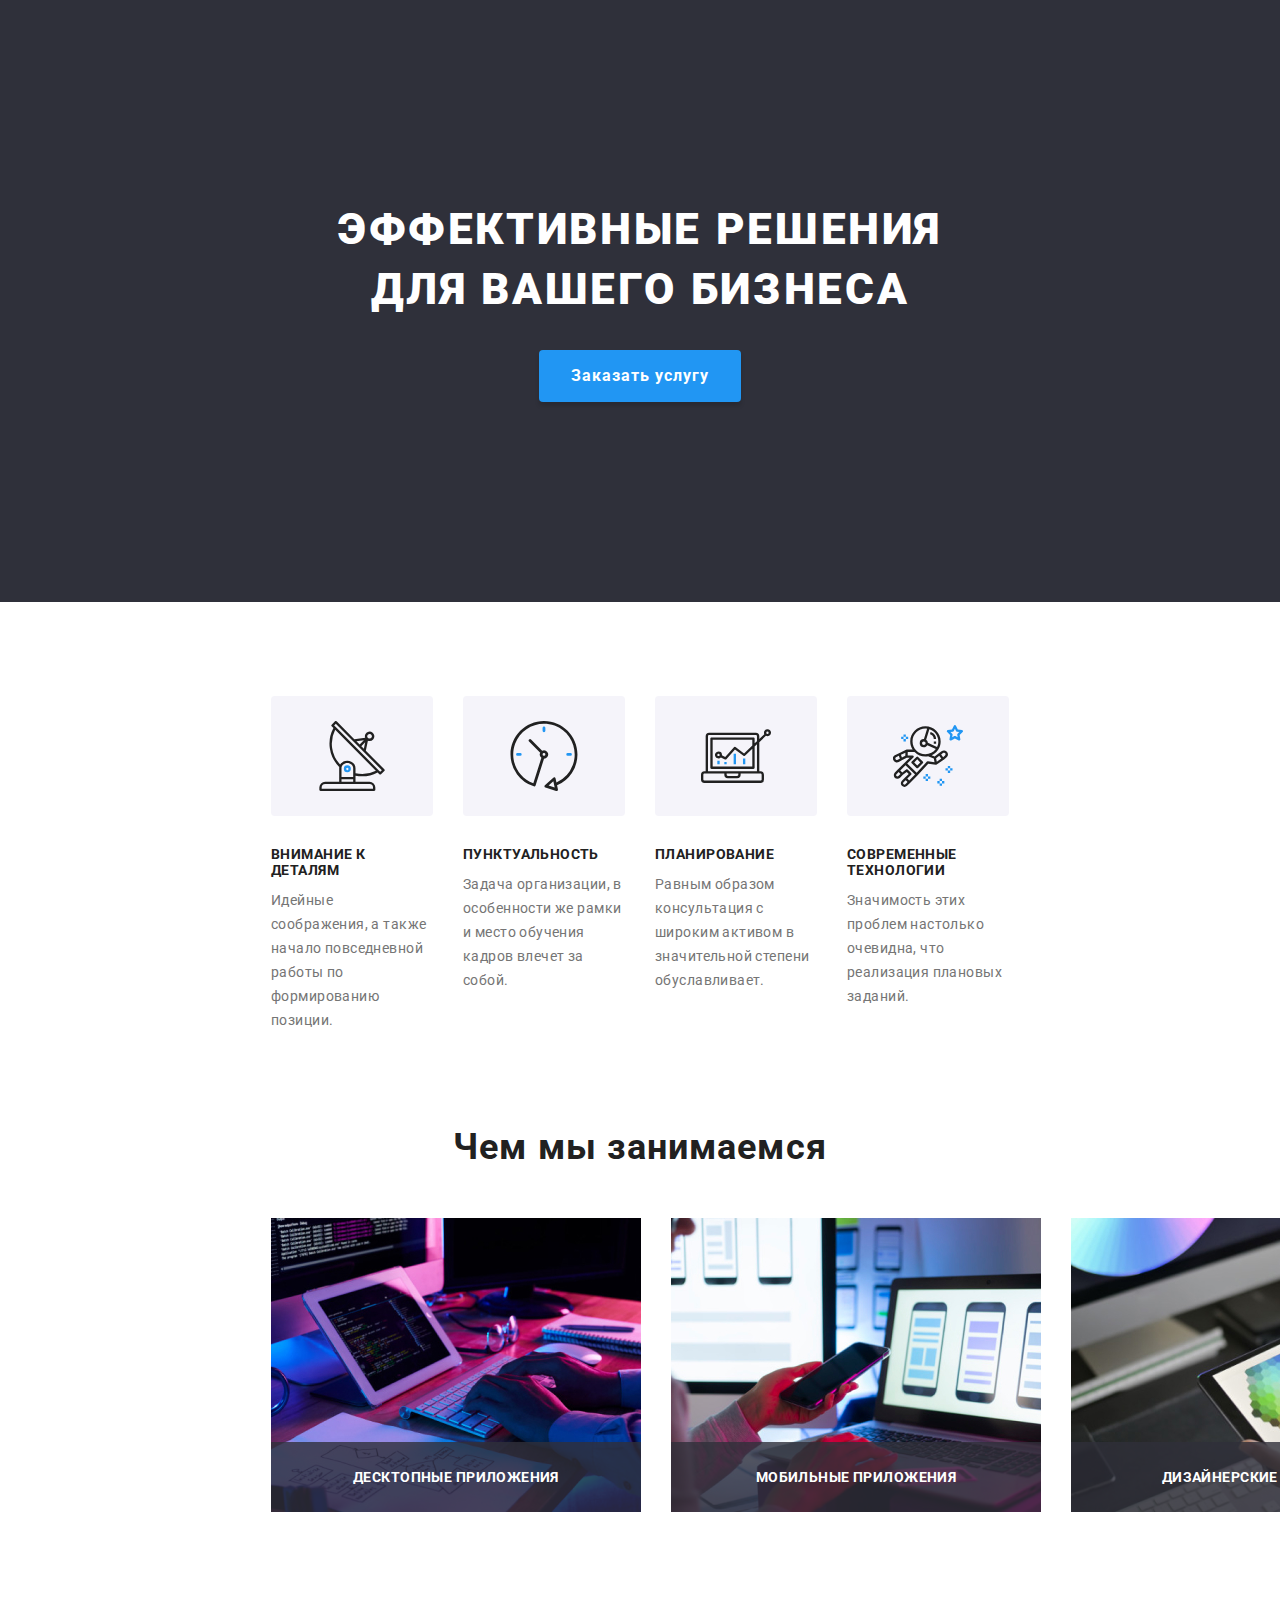
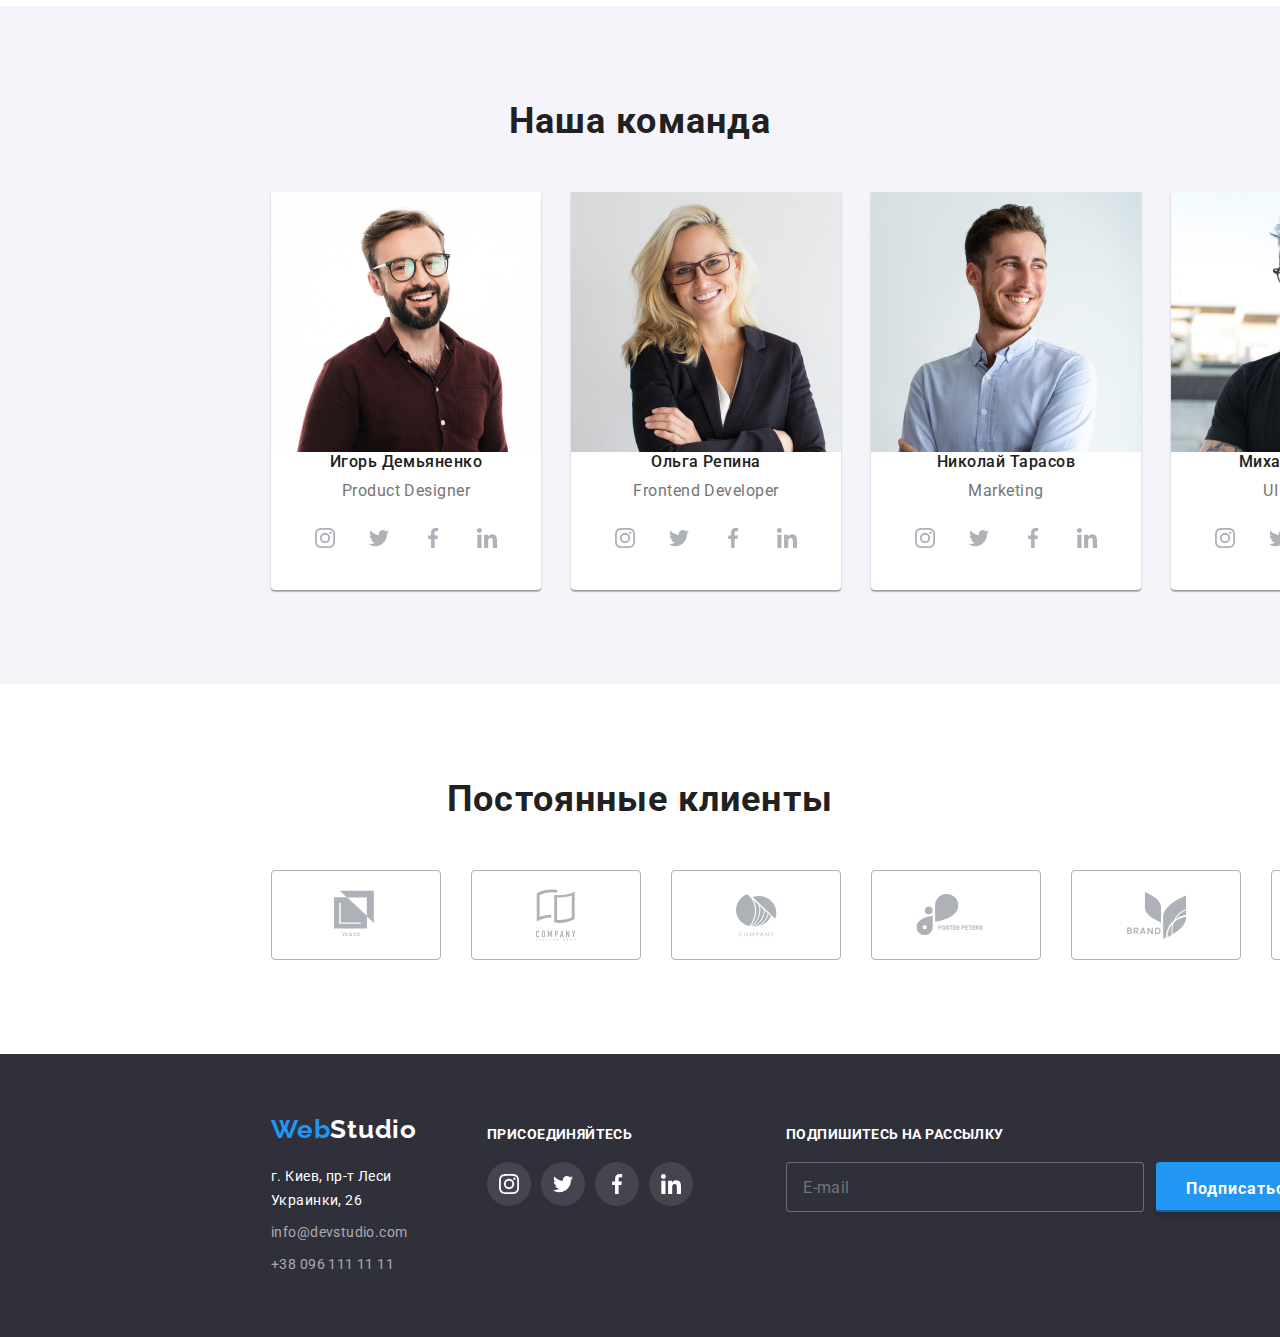
==== index.html @ cc9237bf "Адаптивность секций" ====
<!DOCTYPE html>
<html lang="ru">
  <head>
    <meta charset="UTF-8" />
    <meta name="viewport" content="width=device-width, initial-scale=1.0">
    <title>WebStudio</title>
    <link
      rel="stylesheet"
      href="https://cdnjs.cloudflare.com/ajax/libs/modern-normalize/1.0.0/modern-normalize.css"
    />
    <link
      href="https://fonts.googleapis.com/css2?family=Raleway:wght@700&family=Roboto:wght@400;500;700;900&display=swap"
      rel="stylesheet"
    />
    <link rel="stylesheet" href="https://cdnjs.cloudflare.com/ajax/libs/animate.css/4.1.1/animate.min.css" />
    <link rel="stylesheet" href="./css/main.min.css">
  </head>
  <body>
    <!-- HEADER -->
    <!-- <header class="header">
      <div class="container container-header">
        <nav class="nav">
          <a class="logo link animate__pulse" href="./index.html" lang="en"
            ><span class="logo-first-word">Web</span>Studio</a
          >
          <ul class="nav-list list">
            <li class="nav-list-item">
              <div class="active">
                <a class="nav-list-link link active" href="./index.html"
                  >Студия</a
                >
              </div>
            </li>
            <li class="nav-list-item">
              <a class="nav-list-link link" href="./portfolio.html"
                >Портфолио</a
              >
            </li>
            <li class="nav-list-item">
              <a class="nav-list-link link" href="">Контакты</a>
            </li>
          </ul>
        </nav>
        <address class="address-header">
          <ul class="address-header-list list">
            <li class="address-header-list-item">
              <a class="address-link-mail link" href="mailto:info@devstudio.com"
                ><svg class="letter-svg" width="16" height="12">
                  <use href="./images/sprite.svg#letter"></use>
                </svg>
                info@devstudio.com</a
              >
            </li>
            <li class="address-header-list-item">
              <a class="address-link-tel link" href="tel:+380961111111"
                ><svg class="phone-svg" width="10" height="16">
                  <use href="./images/sprite.svg#phone"></use>
                </svg>
                +38 096 111 11 11</a
              >
            </li>
          </ul>
        </address>
      </div>
    </header> -->
    <main>
      <!-- HERO -->
      <section class="hero">
        <div class="container">
          <h1 class="hero-title">
            Эффективные решения <br />
            для вашего бизнеса
          </h1>
          <button class="modal-btn" type="button" data-modal-open>
            Заказать услугу
          </button>
        </div>
      </section>
      <!-- ADVANTAGE -->
      <section class="advantage">
        <div class="container">
          <h2 class="visually-hidden">Приимущества</h2>
          <ul class="advantage-list list">
            <li class="advantage-list-item">
              <h3 class="advantage-title">Внимание к деталям</h3>
              <p class="advantage-description">
                Идейные соображения, а также начало повседневной работы по
                формированию позиции.
              </p>
            </li>
            <li class="advantage-list-item">
              <h3 class="advantage-title">Пунктуальность</h3>
              <p class="advantage-description">
                Задача организации, в особенности же рамки и место обучения
                кадров влечет за собой.
              </p>
            </li>
            <li class="advantage-list-item">
              <h3 class="advantage-title">Планирование</h3>
              <p class="advantage-description">
                Равным образом консультация с широким активом в значительной
                степени обуславливает.
              </p>
            </li>
            <li class="advantage-list-item">
              <h3 class="advantage-title">Современные технологии</h3>
              <p class="advantage-description">
                Значимость этих проблем настолько очевидна, что реализация
                плановых заданий.
              </p>
            </li>
          </ul>
        </div>
      </section>
      <!-- ABOUT-->
      <section class="about">
        <div class="container">
          <h2 class="about-title">Чем мы занимаемся</h2>
          <ul class="about-list list">
            <li class="about-list-item">
              <picture>
                <source srcset="./images/work/work-process-1.jpg 1x, ./images/work/work-process-1@2x.jpg 2x" media="(min-width: 1200px)">
                <img class="about-list-img"
                src="./images/work/work-process-1.jpg"
                alt="мужчина программирует за компьютером">
              </picture>
              
              <div class="about-text-overlay">
                <p class="about-text">
                  Десктопные приложения
                </p>
              </div>


            </li>
            <li class="about-list-item">
              <picture>
                <source srcset="./images/work/work-process-2.jpg 1x, ./images/work/work-process-2@2x.jpg 2x"
                  media="(min-width: 1200px)">
                <img class="about-list-img" src="./images/work/work-process-2.jpg" alt="девушка смотрит на телефон перед ноутбуком">
              </picture>
              <div class="about-text-overlay">
                <p class="about-text">
                  Мобильные приложения
                </p>
              </div>
            </li>
            <li class="about-list-item">
              <picture>
                <source srcset="./images/work/work-process-3.jpg 1x, ./images/work/work-process-3@2x.jpg 2x"
                  media="(min-width: 1200px)">
                <img class="about-list-img" src="./images/work/work-process-3.jpg" alt="человек работает с планшетом над проектом">
              </picture>
              <div class="about-text-overlay">
                <p class="about-text">
                  Дизайнерские решения
                </p>
              </div>
            </li>
          </ul>
        </div>
      </section>
      <!-- OUR TEAM -->
      <section class="team">
        <div class="container">
          <h2 class="team-title">Наша команда</h2>
          <ul class="team-list list">
            <li class="team-list-item">
              <picture>
                <source srcset="./images/team/igor-desktop.jpg 1x, ./images/team/igor-desktop@2x.jpg 2x"
                  media="(min-width: 1200px)">
                <source srcset="./images/team/igor-tablet.jpg 1x, ./images/team/igor-tablet@2x.jpg 2x"
                  media="(min-width:768px)">
                  <source srcset="./images/team/igor-mobile.jpg 1x, ./images/team/igor-mobile@2x.jpg 2x"
                    media="(min-width:480px)">
                <img class="about-list-img" src="./images/team/igor-mobile.jpg" alt="Фото Игоря Демьяненко">
              </picture>
              <p class="team-list-name">Игорь Демьяненко</p>
              <p class="team-list-position" lang="en">Product Designer</p>
              <ul class="social-list list">
                <li class="social-list-item">
                  <a class="social-list-link" href="">
                    <svg class="social-list-svg">
                      <use href="./images/sprite.svg#instagram"></use>
                    </svg>
                  </a>
                </li>
                <li class="social-list-item">
                  <a class="social-list-link" href="">
                    <svg class="social-list-svg">
                      <use href="./images/sprite.svg#twitter"></use>
                    </svg>
                  </a>
                </li>
                <li class="social-list-item">
                  <a class="social-list-link" href="">
                    <svg class="social-list-svg">
                      <use href="./images/sprite.svg#facebook"></use>
                    </svg>
                  </a>
                </li>
                <li class="social-list-item">
                  <a class="social-list-link" href="">
                    <svg class="social-list-svg">
                      <use href="./images/sprite.svg#linkedin"></use>
                    </svg>
                  </a>
                </li>
              </ul>
            </li>
            <li class="team-list-item">
              <picture>
                <source srcset="./images/team/olga-desktop.jpg 1x, ./images/team/olga-desktop@2x.jpg 2x" media="(min-width: 1200px)">
                <source srcset="./images/team/olga-tablet.jpg 1x, ./images/team/olga-tablet@2x.jpg 2x" media="(min-width:768px)">
                <source srcset="./images/team/olga-mobile.jpg 1x, ./images/team/olga-mobile@2x.jpg 2x" media="(min-width:480px)">
                <img class="about-list-img" src="./images/team/olga-mobile.jpg" alt="Фото Ольги Репеной">
              </picture>
              <p class="team-list-name">Ольга Репина</p>
              <p class="team-list-position" lang="en">Frontend Developer</p>
              <ul class="social-list list">
                <li class="social-list-item">
                  <a class="social-list-link" href="">
                    <svg class="social-list-svg">
                      <use href="./images/sprite.svg#instagram"></use>
                    </svg>
                  </a>
                </li>
                <li class="social-list-item">
                  <a class="social-list-link" href="">
                    <svg class="social-list-svg">
                      <use href="./images/sprite.svg#twitter"></use>
                    </svg>
                  </a>
                </li>
                <li class="social-list-item">
                  <a class="social-list-link" href="">
                    <svg class="social-list-svg">
                      <use href="./images/sprite.svg#facebook"></use>
                    </svg>
                  </a>
                </li>
                <li class="social-list-item">
                  <a class="social-list-link" href="">
                    <svg class="social-list-svg">
                      <use href="./images/sprite.svg#linkedin"></use>
                    </svg>
                  </a>
                </li>
              </ul>
            </li>
            <li class="team-list-item">
              <picture>
                <source srcset="./images/team/nikolay-desktop.jpg 1x, ./images/team/nikolay-desktop@2x.jpg 2x" media="(min-width: 1200px)">
                <source srcset="./images/team/nikolay-tablet.jpg 1x, ./images/team/nikolay-tablet@2x.jpg 2x" media="(min-width:768px)">
                <source srcset="./images/team/nikolay-mobile.jpg 1x, ./images/team/nikolay-mobile@2x.jpg 2x" media="(min-width:480px)">
                <img class="about-list-img" src="./images/team/nikolay-mobile.jpg" alt="Фото Николая Тарасова">
              </picture>
              <p class="team-list-name">Николай Тарасов</p>
              <p class="team-list-position" lang="en">Marketing</p>
              <ul class="social-list list">
                <li class="social-list-item">
                  <a class="social-list-link" href="">
                    <svg class="social-list-svg">
                      <use href="./images/sprite.svg#instagram"></use>
                    </svg>
                  </a>
                </li>
                <li class="social-list-item">
                  <a class="social-list-link" href="">
                    <svg class="social-list-svg">
                      <use href="./images/sprite.svg#twitter"></use>
                    </svg>
                  </a>
                </li>
                <li class="social-list-item">
                  <a class="social-list-link" href="">
                    <svg class="social-list-svg">
                      <use href="./images/sprite.svg#facebook"></use>
                    </svg>
                  </a>
                </li>
                <li class="social-list-item">
                  <a class="social-list-link" href="">
                    <svg class="social-list-svg">
                      <use href="./images/sprite.svg#linkedin"></use>
                    </svg>
                  </a>
                </li>
              </ul>
            </li>
            <li class="team-list-item">
              <picture>
                <source srcset="./images/team/mikhail-desktop.jpg 1x, ./images/team/mikhail-desktop@2x.jpg 2x" media="(min-width: 1200px)">
                <source srcset="./images/team/mikhail-tablet.jpg 1x, ./images/team/mikhail-tablet@2x.jpg 2x" media="(min-width:768px)">
                <source srcset="./images/team/mikhail-mobile.jpg 1x, ./images/team/mikhail-mobile@2x.jpg 2x" media="(min-width:480px)">
                <img class="about-list-img" src="./images/team/mikhail-mobile.jpg" alt="Фото Михаила Ермакова">
              </picture>
              <p class="team-list-name">Михаил Ермаков</p>
              <p class="team-list-position" lang="en">UI Designer</p>
              <ul class="social-list list">
                <li class="social-list-item">
                  <a class="social-list-link" href="">
                    <svg class="social-list-svg">
                      <use href="./images/sprite.svg#instagram"></use>
                    </svg>
                  </a>
                </li>
                <li class="social-list-item">
                  <a class="social-list-link" href="">
                    <svg class="social-list-svg">
                      <use href="./images/sprite.svg#twitter"></use>
                    </svg>
                  </a>
                </li>
                <li class="social-list-item">
                  <a class="social-list-link" href="">
                    <svg class="social-list-svg">
                      <use href="./images/sprite.svg#facebook"></use>
                    </svg>
                  </a>
                </li>
                <li class="social-list-item">
                  <a class="social-list-link" href="">
                    <svg class="social-list-svg">
                      <use href="./images/sprite.svg#linkedin"></use>
                    </svg>
                  </a>
                </li>
              </ul>
            </li>
          </ul>
        </div>
      </section>
      <!-- REGULAR CLIENTS -->
      <section class="clients">
        <div class="container">
          <h2 class="clients-title">Постоянные клиенты</h2>
          <ul class="clients-list list">
            <li class="clients-list-item">
              <a class="clients-link" href="">
                <svg class="clients-logo-svg" width="44" height="50">
                  <use href="./images/sprite.svg#logo-1"></use>
                </svg>
              </a>
            </li>
            <li class="clients-list-item">
              <a class="clients-link" href="">
                <svg class="clients-logo-svg" width="40" height="52">
                  <use href="./images/sprite.svg#logo-2"></use>
                </svg>
              </a>
            </li>
            <li class="clients-list-item">
              <a class="clients-link" href="">
                <svg class="clients-logo-svg" width="41" height="43">
                  <use href="./images/sprite.svg#logo-3"></use>
                </svg>
              </a>
            </li>
            <li class="clients-list-item">
              <a class="clients-link" href="">
                <svg class="clients-logo-svg" width="80" height="42">
                  <use href="./images/sprite.svg#logo-4"></use>
                </svg>
              </a>
            </li>
            <li class="clients-list-item">
              <a class="clients-link" href="">
                <svg class="clients-logo-svg" width="59" height="47">
                  <use href="./images/sprite.svg#logo-5"></use>
                </svg>
              </a>
            </li>
            <li class="clients-list-item">
              <a class="clients-link" href="">
                <svg class="clients-logo-svg" width="88" height="45">
                  <use href="./images/sprite.svg#logo-6"></use>
                </svg>
              </a>
            </li>
          </ul>
        </div>
      </section>
    </main>
    <!-- FOOTER -->
    <footer class="footer">
      <div class="container">
        <ul class="footer-list list">
          <li class="footer-left-side">
            <a class="logo-footer link" href="./index.html" lang="en"
              ><span class="logo-first-word">Web</span>Studio</a
            >
            <address class="address">
              <ul class="address-list-footer list">
                <li class="address-list-item">
                  <a
                    class="address-link-maps-foot link"
                    href="https://goo.gl/maps/HmVPbDxhy2ioRLZ18"
                    target="_blank"
                    >г. Киев, пр-т Леси Украинки, 26</a
                  >
                </li>
                <li>
                  <a
                    class="address-link-mail-foot link"
                    href="mailto:info@devstudio.com"
                    >info@devstudio.com</a
                  >
                </li>
                <li class="address-list-item">
                  <a class="address-link-tel-foot link" href="tel:+380961111111"
                    >+38 096 111 11 11</a
                  >
                </li>
              </ul>
            </address>
          </li>
          <li class="footer-social-side">
            <h3 class="footer-social-side-title">присоединяйтесь</h3>
            <ul class="social-list list">
              <li class="social-list-item">
                <a class="social-list-link" href="">
                  <svg class="social-list-svg">
                    <use href="./images/sprite.svg#instagram"></use>
                  </svg>
                </a>
              </li>
              <li class="social-list-item">
                <a class="social-list-link" href="">
                  <svg class="social-list-svg">
                    <use href="./images/sprite.svg#twitter"></use>
                  </svg>
                </a>
              </li>
              <li class="social-list-item">
                <a class="social-list-link" href="">
                  <svg class="social-list-svg">
                    <use href="./images/sprite.svg#facebook"></use>
                  </svg>
                </a>
              </li>
              <li class="social-list-item">
                <a class="social-list-link" href="">
                  <svg class="social-list-svg">
                    <use href="./images/sprite.svg#linkedin"></use>
                  </svg>
                </a>
              </li>
            </ul>
          </li>
          <li class="subscribe">
            <h3 class="footer-social-side-title">Подпишитесь на рассылку</h3>
            <form action="#" class="form-subscribe"> 
              <input class="input-form-subscribe" type="email" name="user-imail" placeholder="E-mail" required >
              <button type="submit" class="subscribe-btn ">
                <span >Подписаться  
                  <svg width="24px" height="24px" >
                    <use href="./images/sprite.svg#telegram"></use>
                  </svg>
                </span>
              </button>
            </form>
          </li>
        </ul>
      </div>
    </footer>
    <div class="backdrop is-hidden" data-modal>
      <div class="modal-wrapper">
        <div class="modal">
          <button type="button" class="close-btn" data-modal-close> 
            <svg width="18px" height="18px">
              <use href="./images/sprite.svg#btn-close"></use>
            </svg>
          </button>
          <h2 class="modal-form-title">Оставьте свои данные, мы вам перезвоним</h2>
          <form action="#" class="modal-form">
            <label class="modal-form-field">Имя*
              <span class="modal-form-field-wrapper">
                <input type="text" name="user-name" class="modal-form-input" required>
                <svg width="18px" height="18px" class="modal-form-svg-icon">
                  <use href="./images/sprite.svg#person"></use>
                </svg>
              </span>
            </label>
            <label class="modal-form-field">Телефон*
              <span class="modal-form-field-wrapper">
                <input type="tel" name="user-tel" class="modal-form-input" required>
                <svg width="18px" height="18px" class="modal-form-svg-icon">
                  <use href="./images/sprite.svg#handset"></use>
                </svg>
              </span>
            </label>
            <label class="modal-form-field">Почта*
              <span class="modal-form-field-wrapper">
                <input type="email" name="user-email" class="modal-form-input" required>
                <svg width="18px" height="18px" class="modal-form-svg-icon">
                  <use href="./images/sprite.svg#email"></use>
                </svg>
              </span>
            </label>      
            <label class="modal-form-message-field" for="user-message">Комментарий</label>
            <textarea name="user-message" class="modal-form-message" id="user-message" placeholder="Введите текст"></textarea>
            <input type="checkbox" name="user-policy" value="accept-policy" id="check-policy"
              class="modal-form-policy visually-hidden" >
            <label for="check-policy" class="modal-form-policy-label">
            Соглашаюсь с рассылкой и принимаю &nbsp;<a href="#">Условия договора</a>
            </label>
            <button type="submit" class="modal-btn modal-btn__send">отправить</button>
          </form>
        </div>
      </div>
    </div>
    <script src="./js/modal.js"></script>
  </body>
</html>
---- css/main.min.css ----
.visually-hidden{position:absolute !important;clip:rect(1px 1px 1px 1px);clip:rect(1px, 1px, 1px, 1px);padding:0 !important;border:0 !important;height:1px !important;width:1px !important;overflow:hidden}*,*::before,*::after{margin:0;padding:0}body{font-family:"Roboto",sans-serif;font-style:normal}.list{list-style:none}.link{text-decoration:none}img{display:block}.container{padding:0 15px;margin:0 auto}@media screen and (min-width: 480px){.container{width:480px}}@media screen and (min-width: 768px){.container{width:768px}}@media screen and (min-width: 1200){.container{width:1200px}}.logo{font-family:"Raleway",sans-serif;font-weight:700;font-size:26px;line-height:1.192;letter-spacing:0.03em;color:#000000;margin-right:94px;animation-duration:2000ms;animation-iteration-count:infinite}.logo-footer{font-family:"Raleway",sans-serif;font-weight:700;font-size:26px;line-height:1.192;letter-spacing:0.03em;color:#fff;display:inline-block;margin-bottom:20px}.logo-first-word{color:#2196f3}.modal-btn{font-family:"Roboto",sans-serif;font-weight:700;font-size:16px;line-height:1.875;text-align:center;letter-spacing:0.06em;color:#fff;background:#2196f3;box-shadow:0px 4px 4px rgba(0,0,0,0.15);border-radius:4px;border-style:none;padding:11px 32px;cursor:pointer}.modal-btn__send{width:200px;height:50px;padding:10px 55px;margin:0 auto}.social-list{display:flex;justify-content:center;padding-bottom:30px}.social-list-link{width:44px;height:44px;border-radius:50%;display:flex;align-items:center;justify-content:center;transition:background-color 250ms cubic-bezier(0.4, 0, 0.2, 1)}.social-list-link:hover{background-color:#2196f3}.social-list-item:not(:last-child){margin-right:10px}.social-list-svg{width:20px;height:20px;fill:#afb1b8;transition:fill 250ms cubic-bezier(0.4, 0, 0.2, 1)}.social-list-link:hover .social-list-svg{fill:#fff}.backdrop{position:fixed;top:0;left:0;width:100%;height:100%;overflow-y:auto;background-color:rgba(0,0,0,0.5)}.backdrop.is-hidden{pointer-events:none;visibility:hidden;opacity:0;transition:opacity 250ms cubic-bezier(0.4, 0, 0.2, 1),visibility 0ms linear 250ms}.modal{width:528px;height:581px;transform:scale(1) perspective(400px) rotateX(0deg);transition:transform 250ms cubic-bezier(0.4, 0, 0.2, 1);background-color:#fff;box-shadow:0px 1px 3px rgba(0,0,0,0.12),0px 1px 1px rgba(0,0,0,0.14),0px 2px 1px rgba(0,0,0,0.2);border-radius:4px;padding:40px}.modal-wrapper{display:flex;justify-content:center;align-items:center;min-height:100%;padding:15px}.backdrop.is-hidden .modal{transform:scale(0.3) perspective(400px) rotateX(25deg);transition:transform 250ms cubic-bezier(0.4, 0, 0.2, 1)}.close-btn{position:absolute;top:8px;right:8px;width:30px;height:30px;display:flex;justify-content:center;align-items:center;background-color:#fff;border:1px solid rgba(0,0,0,0.1);border-radius:50%;cursor:pointer;fill:#000000;outline:none;transition:fill 250ms cubic-bezier(0.4, 0, 0.2, 1)}.close-btn:hover{fill:#2196f3}.modal-form{display:flex;flex-direction:column}.modal-form-title{font-weight:700;font-size:20px;line-height:1.15;text-align:center;letter-spacing:0.03em;color:#212121;padding-bottom:12px}.modal-form-field{margin-bottom:10px;font-weight:400;font-size:12px;line-height:1.167;letter-spacing:0.01em;color:#757575}.modal-form-field-wrapper{display:block;position:relative;margin-top:4px}.modal-form-input:focus,.modal-form-message:focus{outline:none;border:1px solid #2196f3}.modal-form-input{display:block;width:100%;height:40px;border:1px solid rgba(33,33,33,0.2);border-radius:4px;padding-left:42px;transition:border 250ms cubic-bezier(0.4, 0, 0.2, 1)}.modal-form-message{height:120px;border:1px solid rgba(33,33,33,0.2);border-radius:4px;resize:none;padding:12px 16px;margin-bottom:20px;font-weight:400;font-size:12px;line-height:1.167;transition:border 250ms cubic-bezier(0.4, 0, 0.2, 1)}.modal-form-message:placeholder-shown{font-weight:400;font-size:14px;line-height:1.143;letter-spacing:0.01em;color:rgba(117,117,117,0.5)}.modal-form-message-field{font-weight:400;font-size:12px;line-height:1.167;letter-spacing:0.01em;color:#757575;padding-bottom:4px}.modal-form-svg-icon{position:absolute;top:50%;left:12px;transform:translateY(-50%);transition:fill 250ms cubic-bezier(0.4, 0, 0.2, 1)}.modal-form-input:focus+.modal-form-svg-icon{fill:#2196f3}.modal-form-policy-label{font-weight:400;font-size:14px;line-height:1.714;letter-spacing:0.03em;color:#757575;padding-bottom:30px;margin:0 auto;display:flex;align-items:center}.modal-form-policy-label::before{content:'';margin-right:7px;display:inline-block;width:16px;height:15px;border:2px solid #212121;border-radius:2px;background-image:url(../images/modal/vector.svg);background-position:center;background-repeat:no-repeat;background-size:contain}.modal-form-policy:checked+.modal-form-policy-label::before{border:1px solid #2196f3;background-color:#2196f3}.modal-form .modal-form-policy-label a{text-decoration-line:underline;color:#2196f3}.nav{display:flex;align-items:center}.nav-list{display:flex}.nav-list-link{font-family:"Roboto",sans-serif;font-weight:500;font-size:14px;line-height:1.14;letter-spacing:0.02em;color:#212121;transition:color 250ms cubic-bezier(0.4, 0, 0.2, 1)}.nav-list-item{padding-top:32px;padding-bottom:32px}.nav-list-item:not(:last-child){margin-right:52px}.nav-list-link:hover,.nav-list-link:focus,.nav .active{color:#2196f3;position:relative}.nav-list-link:hover .nav-list-link::after,.nav-list-link:focus .nav-list-link::after,.nav .active .nav-list-link::after{position:absolute;content:'';display:block;width:100%;height:4px;background-color:#2196f3;border-radius:4px;bottom:-33px}.address-header{margin-left:auto}.address-header-list{display:flex;align-items:center}.address-header-list-item:not(:last-child){margin-right:30px}.address-link-mail,.address-link-tel{font-family:"Roboto",sans-serif;font-style:normal;font-weight:500;font-size:14px;line-height:1.142;letter-spacing:0.02em;color:#757575;display:flex;align-items:center;transition:color 250ms cubic-bezier(0.4, 0, 0.2, 1)}.address-link-mail:hover,.address-link-mail:focus,.address-link-mail:hover,.address-link-mail:focus,.address-link-tel:hover,.address-link-tel:focus,.address-link-tel:hover,.address-link-tel:focus{color:#2196f3}.letter-svg,.phone-svg{margin-right:10px;fill:currentColor}.header-portfolio{border-bottom:1px solid #ececec}.nav{display:flex;align-items:center}.nav-list{display:flex}.nav-list-link{font-family:"Roboto",sans-serif;font-weight:500;font-size:14px;line-height:1.14;letter-spacing:0.02em;color:#212121;transition:color 250ms cubic-bezier(0.4, 0, 0.2, 1)}.nav-list-item{padding-top:32px;padding-bottom:32px}.nav-list-item:not(:last-child){margin-right:52px}.nav-list-link:hover,.nav-list-link:focus,.nav .active{color:#2196f3;position:relative}.nav-list-link:hover .nav-list-link::after,.nav-list-link:focus .nav-list-link::after,.nav .active .nav-list-link::after{position:absolute;content:'';display:block;width:100%;height:4px;background-color:#2196f3;border-radius:4px;bottom:-33px}.address-header{margin-left:auto}.address-header-list{display:flex;align-items:center}.address-header-list-item:not(:last-child){margin-right:30px}.address-link-mail,.address-link-tel{font-family:"Roboto",sans-serif;font-style:normal;font-weight:500;font-size:14px;line-height:1.142;letter-spacing:0.02em;color:#757575;display:flex;align-items:center;transition:color 250ms cubic-bezier(0.4, 0, 0.2, 1)}.address-link-mail:hover,.address-link-mail:focus,.address-link-mail:hover,.address-link-mail:focus,.address-link-tel:hover,.address-link-tel:focus,.address-link-tel:hover,.address-link-tel:focus{color:#2196f3}.letter-svg,.phone-svg{margin-right:10px;fill:currentColor}.header-portfolio{border-bottom:1px solid #ececec}.hero{text-align:center;padding-top:200px;padding-bottom:200px;background-color:#2f303a;background-image:linear-gradient(rgba(47,48,58,0.4), rgba(47,48,58,0.4)),url(../images/hero/bg.jpg);background-position:center;background-repeat:no-repeat}.hero-title{font-weight:900;font-size:44px;line-height:1.363;text-align:center;letter-spacing:0.06em;text-transform:uppercase;color:#fff;margin-bottom:30px}.advantage{padding-top:94px}.advantage-title{font-weight:700;font-size:14px;line-height:1.142;letter-spacing:0.03em;text-transform:uppercase;color:#212121;margin-bottom:10px}.advantage-description{font-weight:400;font-size:14px;line-height:1.72;letter-spacing:0.03em;color:#757575}.advantage-list{display:flex}.advantage .advantage-list li{flex-basis:270px;margin-right:30px}.advantage .advantage-list li:last-child{margin-right:0px}.advantage .advantage-list-item::before{content:'';display:block;height:120px;margin-bottom:30px;background-color:#f5f4fa;border-radius:4px;background-repeat:no-repeat;background-position:center}.advantage .advantage-list-item:nth-child(1)::before{background-image:url(../images/advantage/antenna.svg)}.advantage .advantage-list-item:nth-child(2)::before{background-image:url(../images/advantage/clock.svg)}.advantage .advantage-list-item:nth-child(3)::before{background-image:url(../images/advantage/pc.svg)}.advantage .advantage-list-item:nth-child(4)::before{background-image:url(../images/advantage/astronaut.svg)}.about{padding-top:94px;padding-bottom:94px}.about-title{font-weight:700;font-size:36px;line-height:1.167;text-align:center;letter-spacing:0.03em;color:#212121;margin-bottom:50px}.about-text-overlay{position:absolute;bottom:0px;height:70px;width:100%;display:flex;justify-content:center;align-items:center;background-color:rgba(47,48,58,0.8)}.about-text{font-weight:700;font-size:14px;line-height:1.142;text-align:center;letter-spacing:0.03em;text-transform:uppercase;color:#fff}.about .about-list{display:flex}.about-list-item{position:relative}.about-list-item:not(:last-child){margin-right:30px}.team{background-color:#f5f4fa;padding-top:94px;padding-bottom:94px}.team-list{display:flex}.team-list-item{background:#fff;box-shadow:0px 1px 3px rgba(0,0,0,0.12),0px 1px 1px rgba(0,0,0,0.14),0px 2px 1px rgba(0,0,0,0.2);border-radius:0px 0px 4px 4px}.team-list-item:not(:last-child){margin-right:30px}.team-title{font-weight:700;font-size:36px;line-height:1.167;text-align:center;letter-spacing:0.03em;color:#212121;margin-bottom:50px}.team-list-img{margin-bottom:30px}.team-list-name{font-weight:500;font-size:16px;line-height:1.187;text-align:center;letter-spacing:0.03em;color:#212121;margin-bottom:10px}.team-list-position{font-weight:400;font-size:16px;line-height:1.187;text-align:center;letter-spacing:0.03em;color:#757575;margin-bottom:16px}.clients{padding-top:94px;padding-bottom:94px}.clients-title{font-weight:700;font-size:36px;line-height:1.167;text-align:center;letter-spacing:0.03em;color:#212121;margin-bottom:50px}.clients .clients-list{display:flex}.clients .clients-list-item:not(:last-child){margin-right:30px}.clients-link{display:flex;justify-content:center;align-items:center;width:170px;height:90px;border:1px solid #afb1b8;border-radius:4px;color:#afb1b8;transition:border 250ms cubic-bezier(0.4, 0, 0.2, 1),color 250ms cubic-bezier(0.4, 0, 0.2, 1)}.clients-link:hover{border:1px solid #2196f3;color:#2196f3}.clients-logo-svg{fill:currentColor}.footer{background-color:#2f303a;padding-top:60px;padding-bottom:60px}.footer-social-side{margin-right:93px}.footer-social-side-title{font-weight:700;font-size:14px;line-height:1.142;letter-spacing:0.03em;text-transform:uppercase;color:#fff;padding-bottom:20px;padding-top:12px}.footer-list{display:flex}.footer-left-side{margin-right:70px}.address-link-maps-foot,.address-link-mail-foot,.address-link-tel-foot{font-style:normal;font-weight:400;font-size:14px;line-height:1.714;letter-spacing:0.03em;color:rgba(255,255,255,0.6)}.address-link-maps-foot{color:#fff}.address-list-footer{display:flex;flex-direction:column}.address-list-footer li:not(:last-child){margin-bottom:8px;margin-right:0px}.footer-social-side .social-list-svg{fill:#fff}.footer-social-side .social-list-link:hover{background:#2196f3}.social-list-link{background:rgba(255,255,255,0.1)}.form-subscribe{display:flex;justify-content:center}.form-subscribe :placeholder-shown{padding:15px 16px;font-size:16px;line-height:1.25;font-weight:400;letter-spacing:0.03em;color:rgba(255,255,255,0.6)}.form-subscribe .input-form-subscribe{border:1px solid rgba(255,255,255,0.3);border-radius:4px;background:#2f303a;outline:none;width:358px;height:50px;padding-left:16px;margin-right:12px;color:#fff}.form-subscribe .subscribe-btn{width:200px;height:50px;background:#2196f3;border-radius:4px;box-shadow:0px 4px 4px rgba(0,0,0,0.15);border-color:#2196f3;cursor:pointer}.form-subscribe .subscribe-btn span{display:flex;align-items:center;justify-content:center;padding:10px 28px;font-weight:bold;font-size:16px;line-height:1.87;letter-spacing:0.06em;color:#fff;fill:#fff}.form-subscribe .subscribe-btn svg{margin-left:10px}
/*# sourceMappingURL=main.min.css.map */
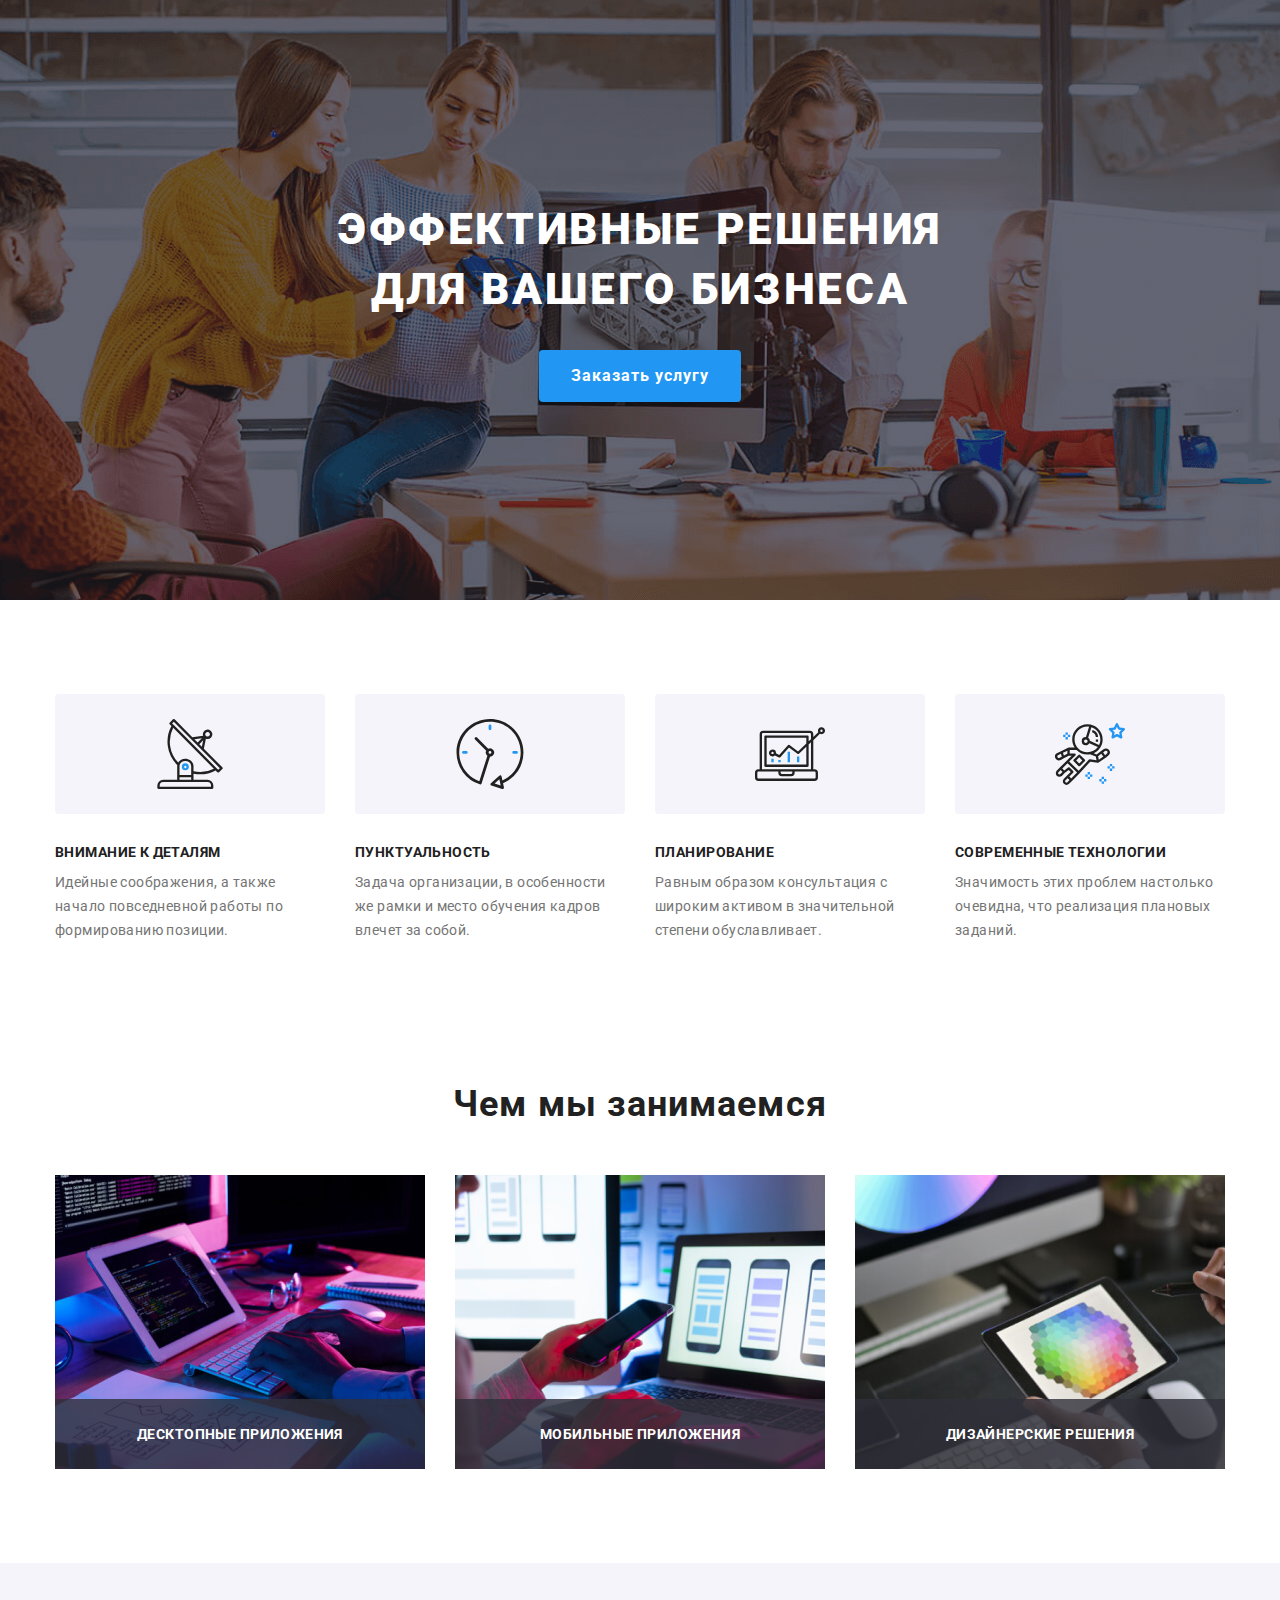
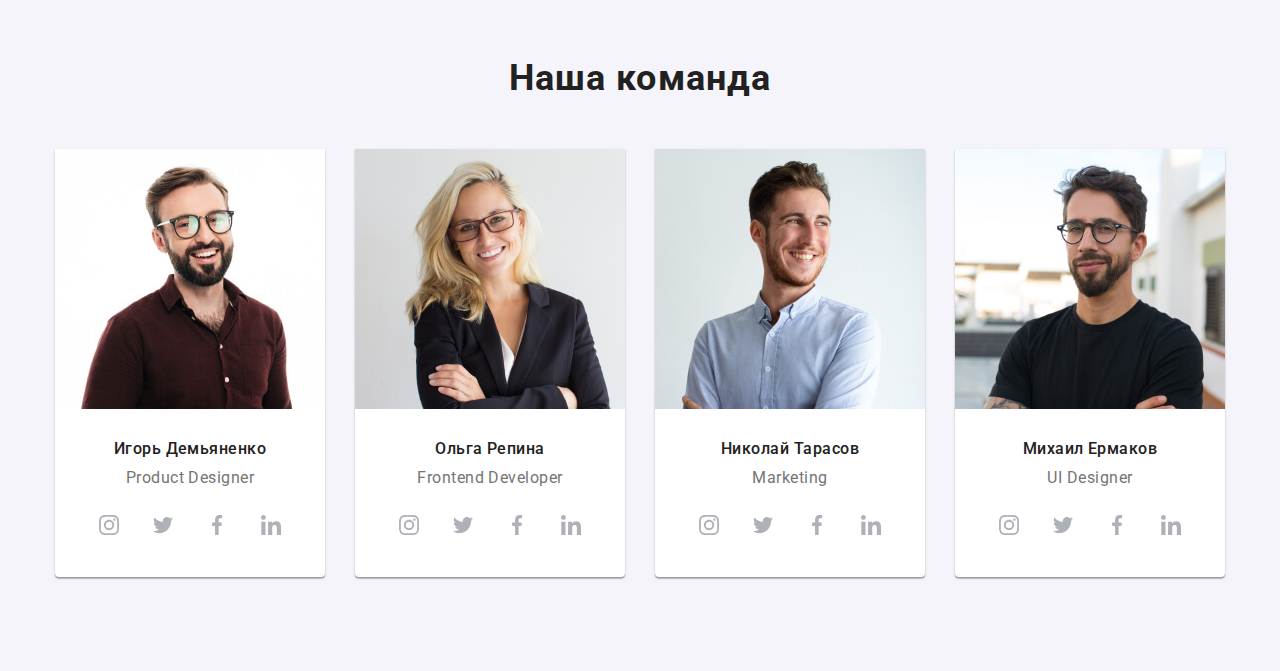
==== commit ed00241d: "Адаптивность секций" ====
--- a/index.html
+++ b/index.html
@@ -130,8 +130,6 @@
                   Десктопные приложения
                 </p>
               </div>
-
-
             </li>
             <li class="about-list-item">
               <picture>
@@ -332,7 +330,7 @@
         </div>
       </section>
       <!-- REGULAR CLIENTS -->
-      <section class="clients">
+      <!-- <section class="clients">
         <div class="container">
           <h2 class="clients-title">Постоянные клиенты</h2>
           <ul class="clients-list list">
@@ -381,9 +379,9 @@
           </ul>
         </div>
       </section>
-    </main>
+    </main> -->
     <!-- FOOTER -->
-    <footer class="footer">
+    <!-- <footer class="footer">
       <div class="container">
         <ul class="footer-list list">
           <li class="footer-left-side">
@@ -509,7 +507,7 @@
           </form>
         </div>
       </div>
-    </div>
+    </div> -->
     <script src="./js/modal.js"></script>
   </body>
 </html>
--- a/css/main.min.css
+++ b/css/main.min.css
@@ -1,2 +1,2 @@
-.visually-hidden{position:absolute !important;clip:rect(1px 1px 1px 1px);clip:rect(1px, 1px, 1px, 1px);padding:0 !important;border:0 !important;height:1px !important;width:1px !important;overflow:hidden}*,*::before,*::after{margin:0;padding:0}body{font-family:"Roboto",sans-serif;font-style:normal}.list{list-style:none}.link{text-decoration:none}img{display:block}.container{padding:0 15px;margin:0 auto}@media screen and (min-width: 480px){.container{width:480px}}@media screen and (min-width: 768px){.container{width:768px}}@media screen and (min-width: 1200){.container{width:1200px}}.logo{font-family:"Raleway",sans-serif;font-weight:700;font-size:26px;line-height:1.192;letter-spacing:0.03em;color:#000000;margin-right:94px;animation-duration:2000ms;animation-iteration-count:infinite}.logo-footer{font-family:"Raleway",sans-serif;font-weight:700;font-size:26px;line-height:1.192;letter-spacing:0.03em;color:#fff;display:inline-block;margin-bottom:20px}.logo-first-word{color:#2196f3}.modal-btn{font-family:"Roboto",sans-serif;font-weight:700;font-size:16px;line-height:1.875;text-align:center;letter-spacing:0.06em;color:#fff;background:#2196f3;box-shadow:0px 4px 4px rgba(0,0,0,0.15);border-radius:4px;border-style:none;padding:11px 32px;cursor:pointer}.modal-btn__send{width:200px;height:50px;padding:10px 55px;margin:0 auto}.social-list{display:flex;justify-content:center;padding-bottom:30px}.social-list-link{width:44px;height:44px;border-radius:50%;display:flex;align-items:center;justify-content:center;transition:background-color 250ms cubic-bezier(0.4, 0, 0.2, 1)}.social-list-link:hover{background-color:#2196f3}.social-list-item:not(:last-child){margin-right:10px}.social-list-svg{width:20px;height:20px;fill:#afb1b8;transition:fill 250ms cubic-bezier(0.4, 0, 0.2, 1)}.social-list-link:hover .social-list-svg{fill:#fff}.backdrop{position:fixed;top:0;left:0;width:100%;height:100%;overflow-y:auto;background-color:rgba(0,0,0,0.5)}.backdrop.is-hidden{pointer-events:none;visibility:hidden;opacity:0;transition:opacity 250ms cubic-bezier(0.4, 0, 0.2, 1),visibility 0ms linear 250ms}.modal{width:528px;height:581px;transform:scale(1) perspective(400px) rotateX(0deg);transition:transform 250ms cubic-bezier(0.4, 0, 0.2, 1);background-color:#fff;box-shadow:0px 1px 3px rgba(0,0,0,0.12),0px 1px 1px rgba(0,0,0,0.14),0px 2px 1px rgba(0,0,0,0.2);border-radius:4px;padding:40px}.modal-wrapper{display:flex;justify-content:center;align-items:center;min-height:100%;padding:15px}.backdrop.is-hidden .modal{transform:scale(0.3) perspective(400px) rotateX(25deg);transition:transform 250ms cubic-bezier(0.4, 0, 0.2, 1)}.close-btn{position:absolute;top:8px;right:8px;width:30px;height:30px;display:flex;justify-content:center;align-items:center;background-color:#fff;border:1px solid rgba(0,0,0,0.1);border-radius:50%;cursor:pointer;fill:#000000;outline:none;transition:fill 250ms cubic-bezier(0.4, 0, 0.2, 1)}.close-btn:hover{fill:#2196f3}.modal-form{display:flex;flex-direction:column}.modal-form-title{font-weight:700;font-size:20px;line-height:1.15;text-align:center;letter-spacing:0.03em;color:#212121;padding-bottom:12px}.modal-form-field{margin-bottom:10px;font-weight:400;font-size:12px;line-height:1.167;letter-spacing:0.01em;color:#757575}.modal-form-field-wrapper{display:block;position:relative;margin-top:4px}.modal-form-input:focus,.modal-form-message:focus{outline:none;border:1px solid #2196f3}.modal-form-input{display:block;width:100%;height:40px;border:1px solid rgba(33,33,33,0.2);border-radius:4px;padding-left:42px;transition:border 250ms cubic-bezier(0.4, 0, 0.2, 1)}.modal-form-message{height:120px;border:1px solid rgba(33,33,33,0.2);border-radius:4px;resize:none;padding:12px 16px;margin-bottom:20px;font-weight:400;font-size:12px;line-height:1.167;transition:border 250ms cubic-bezier(0.4, 0, 0.2, 1)}.modal-form-message:placeholder-shown{font-weight:400;font-size:14px;line-height:1.143;letter-spacing:0.01em;color:rgba(117,117,117,0.5)}.modal-form-message-field{font-weight:400;font-size:12px;line-height:1.167;letter-spacing:0.01em;color:#757575;padding-bottom:4px}.modal-form-svg-icon{position:absolute;top:50%;left:12px;transform:translateY(-50%);transition:fill 250ms cubic-bezier(0.4, 0, 0.2, 1)}.modal-form-input:focus+.modal-form-svg-icon{fill:#2196f3}.modal-form-policy-label{font-weight:400;font-size:14px;line-height:1.714;letter-spacing:0.03em;color:#757575;padding-bottom:30px;margin:0 auto;display:flex;align-items:center}.modal-form-policy-label::before{content:'';margin-right:7px;display:inline-block;width:16px;height:15px;border:2px solid #212121;border-radius:2px;background-image:url(../images/modal/vector.svg);background-position:center;background-repeat:no-repeat;background-size:contain}.modal-form-policy:checked+.modal-form-policy-label::before{border:1px solid #2196f3;background-color:#2196f3}.modal-form .modal-form-policy-label a{text-decoration-line:underline;color:#2196f3}.nav{display:flex;align-items:center}.nav-list{display:flex}.nav-list-link{font-family:"Roboto",sans-serif;font-weight:500;font-size:14px;line-height:1.14;letter-spacing:0.02em;color:#212121;transition:color 250ms cubic-bezier(0.4, 0, 0.2, 1)}.nav-list-item{padding-top:32px;padding-bottom:32px}.nav-list-item:not(:last-child){margin-right:52px}.nav-list-link:hover,.nav-list-link:focus,.nav .active{color:#2196f3;position:relative}.nav-list-link:hover .nav-list-link::after,.nav-list-link:focus .nav-list-link::after,.nav .active .nav-list-link::after{position:absolute;content:'';display:block;width:100%;height:4px;background-color:#2196f3;border-radius:4px;bottom:-33px}.address-header{margin-left:auto}.address-header-list{display:flex;align-items:center}.address-header-list-item:not(:last-child){margin-right:30px}.address-link-mail,.address-link-tel{font-family:"Roboto",sans-serif;font-style:normal;font-weight:500;font-size:14px;line-height:1.142;letter-spacing:0.02em;color:#757575;display:flex;align-items:center;transition:color 250ms cubic-bezier(0.4, 0, 0.2, 1)}.address-link-mail:hover,.address-link-mail:focus,.address-link-mail:hover,.address-link-mail:focus,.address-link-tel:hover,.address-link-tel:focus,.address-link-tel:hover,.address-link-tel:focus{color:#2196f3}.letter-svg,.phone-svg{margin-right:10px;fill:currentColor}.header-portfolio{border-bottom:1px solid #ececec}.nav{display:flex;align-items:center}.nav-list{display:flex}.nav-list-link{font-family:"Roboto",sans-serif;font-weight:500;font-size:14px;line-height:1.14;letter-spacing:0.02em;color:#212121;transition:color 250ms cubic-bezier(0.4, 0, 0.2, 1)}.nav-list-item{padding-top:32px;padding-bottom:32px}.nav-list-item:not(:last-child){margin-right:52px}.nav-list-link:hover,.nav-list-link:focus,.nav .active{color:#2196f3;position:relative}.nav-list-link:hover .nav-list-link::after,.nav-list-link:focus .nav-list-link::after,.nav .active .nav-list-link::after{position:absolute;content:'';display:block;width:100%;height:4px;background-color:#2196f3;border-radius:4px;bottom:-33px}.address-header{margin-left:auto}.address-header-list{display:flex;align-items:center}.address-header-list-item:not(:last-child){margin-right:30px}.address-link-mail,.address-link-tel{font-family:"Roboto",sans-serif;font-style:normal;font-weight:500;font-size:14px;line-height:1.142;letter-spacing:0.02em;color:#757575;display:flex;align-items:center;transition:color 250ms cubic-bezier(0.4, 0, 0.2, 1)}.address-link-mail:hover,.address-link-mail:focus,.address-link-mail:hover,.address-link-mail:focus,.address-link-tel:hover,.address-link-tel:focus,.address-link-tel:hover,.address-link-tel:focus{color:#2196f3}.letter-svg,.phone-svg{margin-right:10px;fill:currentColor}.header-portfolio{border-bottom:1px solid #ececec}.hero{text-align:center;padding-top:200px;padding-bottom:200px;background-color:#2f303a;background-image:linear-gradient(rgba(47,48,58,0.4), rgba(47,48,58,0.4)),url(../images/hero/bg.jpg);background-position:center;background-repeat:no-repeat}.hero-title{font-weight:900;font-size:44px;line-height:1.363;text-align:center;letter-spacing:0.06em;text-transform:uppercase;color:#fff;margin-bottom:30px}.advantage{padding-top:94px}.advantage-title{font-weight:700;font-size:14px;line-height:1.142;letter-spacing:0.03em;text-transform:uppercase;color:#212121;margin-bottom:10px}.advantage-description{font-weight:400;font-size:14px;line-height:1.72;letter-spacing:0.03em;color:#757575}.advantage-list{display:flex}.advantage .advantage-list li{flex-basis:270px;margin-right:30px}.advantage .advantage-list li:last-child{margin-right:0px}.advantage .advantage-list-item::before{content:'';display:block;height:120px;margin-bottom:30px;background-color:#f5f4fa;border-radius:4px;background-repeat:no-repeat;background-position:center}.advantage .advantage-list-item:nth-child(1)::before{background-image:url(../images/advantage/antenna.svg)}.advantage .advantage-list-item:nth-child(2)::before{background-image:url(../images/advantage/clock.svg)}.advantage .advantage-list-item:nth-child(3)::before{background-image:url(../images/advantage/pc.svg)}.advantage .advantage-list-item:nth-child(4)::before{background-image:url(../images/advantage/astronaut.svg)}.about{padding-top:94px;padding-bottom:94px}.about-title{font-weight:700;font-size:36px;line-height:1.167;text-align:center;letter-spacing:0.03em;color:#212121;margin-bottom:50px}.about-text-overlay{position:absolute;bottom:0px;height:70px;width:100%;display:flex;justify-content:center;align-items:center;background-color:rgba(47,48,58,0.8)}.about-text{font-weight:700;font-size:14px;line-height:1.142;text-align:center;letter-spacing:0.03em;text-transform:uppercase;color:#fff}.about .about-list{display:flex}.about-list-item{position:relative}.about-list-item:not(:last-child){margin-right:30px}.team{background-color:#f5f4fa;padding-top:94px;padding-bottom:94px}.team-list{display:flex}.team-list-item{background:#fff;box-shadow:0px 1px 3px rgba(0,0,0,0.12),0px 1px 1px rgba(0,0,0,0.14),0px 2px 1px rgba(0,0,0,0.2);border-radius:0px 0px 4px 4px}.team-list-item:not(:last-child){margin-right:30px}.team-title{font-weight:700;font-size:36px;line-height:1.167;text-align:center;letter-spacing:0.03em;color:#212121;margin-bottom:50px}.team-list-img{margin-bottom:30px}.team-list-name{font-weight:500;font-size:16px;line-height:1.187;text-align:center;letter-spacing:0.03em;color:#212121;margin-bottom:10px}.team-list-position{font-weight:400;font-size:16px;line-height:1.187;text-align:center;letter-spacing:0.03em;color:#757575;margin-bottom:16px}.clients{padding-top:94px;padding-bottom:94px}.clients-title{font-weight:700;font-size:36px;line-height:1.167;text-align:center;letter-spacing:0.03em;color:#212121;margin-bottom:50px}.clients .clients-list{display:flex}.clients .clients-list-item:not(:last-child){margin-right:30px}.clients-link{display:flex;justify-content:center;align-items:center;width:170px;height:90px;border:1px solid #afb1b8;border-radius:4px;color:#afb1b8;transition:border 250ms cubic-bezier(0.4, 0, 0.2, 1),color 250ms cubic-bezier(0.4, 0, 0.2, 1)}.clients-link:hover{border:1px solid #2196f3;color:#2196f3}.clients-logo-svg{fill:currentColor}.footer{background-color:#2f303a;padding-top:60px;padding-bottom:60px}.footer-social-side{margin-right:93px}.footer-social-side-title{font-weight:700;font-size:14px;line-height:1.142;letter-spacing:0.03em;text-transform:uppercase;color:#fff;padding-bottom:20px;padding-top:12px}.footer-list{display:flex}.footer-left-side{margin-right:70px}.address-link-maps-foot,.address-link-mail-foot,.address-link-tel-foot{font-style:normal;font-weight:400;font-size:14px;line-height:1.714;letter-spacing:0.03em;color:rgba(255,255,255,0.6)}.address-link-maps-foot{color:#fff}.address-list-footer{display:flex;flex-direction:column}.address-list-footer li:not(:last-child){margin-bottom:8px;margin-right:0px}.footer-social-side .social-list-svg{fill:#fff}.footer-social-side .social-list-link:hover{background:#2196f3}.social-list-link{background:rgba(255,255,255,0.1)}.form-subscribe{display:flex;justify-content:center}.form-subscribe :placeholder-shown{padding:15px 16px;font-size:16px;line-height:1.25;font-weight:400;letter-spacing:0.03em;color:rgba(255,255,255,0.6)}.form-subscribe .input-form-subscribe{border:1px solid rgba(255,255,255,0.3);border-radius:4px;background:#2f303a;outline:none;width:358px;height:50px;padding-left:16px;margin-right:12px;color:#fff}.form-subscribe .subscribe-btn{width:200px;height:50px;background:#2196f3;border-radius:4px;box-shadow:0px 4px 4px rgba(0,0,0,0.15);border-color:#2196f3;cursor:pointer}.form-subscribe .subscribe-btn span{display:flex;align-items:center;justify-content:center;padding:10px 28px;font-weight:bold;font-size:16px;line-height:1.87;letter-spacing:0.06em;color:#fff;fill:#fff}.form-subscribe .subscribe-btn svg{margin-left:10px}
+.visually-hidden{position:absolute !important;clip:rect(1px 1px 1px 1px);clip:rect(1px, 1px, 1px, 1px);padding:0 !important;border:0 !important;height:1px !important;width:1px !important;overflow:hidden}*,*::before,*::after{margin:0;padding:0}body{font-family:"Roboto",sans-serif;font-style:normal}.list{list-style:none}.link{text-decoration:none}img{display:block;max-width:100%;height:auto}.container{margin-left:auto;margin-right:auto;padding-left:15px;padding-right:15px}@media screen and (min-width: 480px){.container{width:480px}}@media screen and (min-width: 768px){.container{width:768px}}@media screen and (min-width: 1200px){.container{width:1200px}}.logo{font-family:"Raleway",sans-serif;font-weight:700;font-size:26px;line-height:1.192;letter-spacing:0.03em;color:#000000;margin-right:94px;animation-duration:2000ms;animation-iteration-count:infinite}.logo-footer{font-family:"Raleway",sans-serif;font-weight:700;font-size:26px;line-height:1.192;letter-spacing:0.03em;color:#fff;display:inline-block;margin-bottom:20px}.logo-first-word{color:#2196f3}.modal-btn{font-family:"Roboto",sans-serif;font-weight:700;font-size:16px;line-height:1.875;text-align:center;letter-spacing:0.06em;color:#fff;background:#2196f3;box-shadow:0px 4px 4px rgba(0,0,0,0.15);border-radius:4px;border-style:none;padding:11px 32px;cursor:pointer}.modal-btn__send{width:200px;height:50px;padding:10px 55px;margin:0 auto}.social-list{display:flex;justify-content:center;padding-bottom:30px}.social-list-link{width:44px;height:44px;border-radius:50%;display:flex;align-items:center;justify-content:center;transition:background-color 250ms cubic-bezier(0.4, 0, 0.2, 1)}.social-list-link:hover{background-color:#2196f3}.social-list-item:not(:last-child){margin-right:10px}.social-list-svg{width:20px;height:20px;fill:#afb1b8;transition:fill 250ms cubic-bezier(0.4, 0, 0.2, 1)}.social-list-link:hover .social-list-svg{fill:#fff}.backdrop{position:fixed;top:0;left:0;width:100%;height:100%;overflow-y:auto;background-color:rgba(0,0,0,0.5)}.backdrop.is-hidden{pointer-events:none;visibility:hidden;opacity:0;transition:opacity 250ms cubic-bezier(0.4, 0, 0.2, 1),visibility 0ms linear 250ms}.modal{width:528px;height:581px;transform:scale(1) perspective(400px) rotateX(0deg);transition:transform 250ms cubic-bezier(0.4, 0, 0.2, 1);background-color:#fff;box-shadow:0px 1px 3px rgba(0,0,0,0.12),0px 1px 1px rgba(0,0,0,0.14),0px 2px 1px rgba(0,0,0,0.2);border-radius:4px;padding:40px}.modal-wrapper{display:flex;justify-content:center;align-items:center;min-height:100%;padding:15px}.backdrop.is-hidden .modal{transform:scale(0.3) perspective(400px) rotateX(25deg);transition:transform 250ms cubic-bezier(0.4, 0, 0.2, 1)}.close-btn{position:absolute;top:8px;right:8px;width:30px;height:30px;display:flex;justify-content:center;align-items:center;background-color:#fff;border:1px solid rgba(0,0,0,0.1);border-radius:50%;cursor:pointer;fill:#000000;outline:none;transition:fill 250ms cubic-bezier(0.4, 0, 0.2, 1)}.close-btn:hover{fill:#2196f3}.modal-form{display:flex;flex-direction:column}.modal-form-title{font-weight:700;font-size:20px;line-height:1.15;text-align:center;letter-spacing:0.03em;color:#212121;padding-bottom:12px}.modal-form-field{margin-bottom:10px;font-weight:400;font-size:12px;line-height:1.167;letter-spacing:0.01em;color:#757575}.modal-form-field-wrapper{display:block;position:relative;margin-top:4px}.modal-form-input:focus,.modal-form-message:focus{outline:none;border:1px solid #2196f3}.modal-form-input{display:block;width:100%;height:40px;border:1px solid rgba(33,33,33,0.2);border-radius:4px;padding-left:42px;transition:border 250ms cubic-bezier(0.4, 0, 0.2, 1)}.modal-form-message{height:120px;border:1px solid rgba(33,33,33,0.2);border-radius:4px;resize:none;padding:12px 16px;margin-bottom:20px;font-weight:400;font-size:12px;line-height:1.167;transition:border 250ms cubic-bezier(0.4, 0, 0.2, 1)}.modal-form-message:placeholder-shown{font-weight:400;font-size:14px;line-height:1.143;letter-spacing:0.01em;color:rgba(117,117,117,0.5)}.modal-form-message-field{font-weight:400;font-size:12px;line-height:1.167;letter-spacing:0.01em;color:#757575;padding-bottom:4px}.modal-form-svg-icon{position:absolute;top:50%;left:12px;transform:translateY(-50%);transition:fill 250ms cubic-bezier(0.4, 0, 0.2, 1)}.modal-form-input:focus+.modal-form-svg-icon{fill:#2196f3}.modal-form-policy-label{font-weight:400;font-size:14px;line-height:1.714;letter-spacing:0.03em;color:#757575;padding-bottom:30px;margin:0 auto;display:flex;align-items:center}.modal-form-policy-label::before{content:'';margin-right:7px;display:inline-block;width:16px;height:15px;border:2px solid #212121;border-radius:2px;background-image:url(../images/modal/vector.svg);background-position:center;background-repeat:no-repeat;background-size:contain}.modal-form-policy:checked+.modal-form-policy-label::before{border:1px solid #2196f3;background-color:#2196f3}.modal-form .modal-form-policy-label a{text-decoration-line:underline;color:#2196f3}.nav{display:flex;align-items:center}.nav-list{display:flex}.nav-list-link{font-family:"Roboto",sans-serif;font-weight:500;font-size:14px;line-height:1.14;letter-spacing:0.02em;color:#212121;transition:color 250ms cubic-bezier(0.4, 0, 0.2, 1)}.nav-list-item{padding-top:32px;padding-bottom:32px}.nav-list-item:not(:last-child){margin-right:52px}.nav-list-link:hover,.nav-list-link:focus,.nav .active{color:#2196f3;position:relative}.nav-list-link:hover .nav-list-link::after,.nav-list-link:focus .nav-list-link::after,.nav .active .nav-list-link::after{position:absolute;content:'';display:block;width:100%;height:4px;background-color:#2196f3;border-radius:4px;bottom:-33px}.address-header{margin-left:auto}.address-header-list{display:flex;align-items:center}.address-header-list-item:not(:last-child){margin-right:30px}.address-link-mail,.address-link-tel{font-family:"Roboto",sans-serif;font-style:normal;font-weight:500;font-size:14px;line-height:1.142;letter-spacing:0.02em;color:#757575;display:flex;align-items:center;transition:color 250ms cubic-bezier(0.4, 0, 0.2, 1)}.address-link-mail:hover,.address-link-mail:focus,.address-link-mail:hover,.address-link-mail:focus,.address-link-tel:hover,.address-link-tel:focus,.address-link-tel:hover,.address-link-tel:focus{color:#2196f3}.letter-svg,.phone-svg{margin-right:10px;fill:currentColor}.header-portfolio{border-bottom:1px solid #ececec}.nav{display:flex;align-items:center}.nav-list{display:flex}.nav-list-link{font-family:"Roboto",sans-serif;font-weight:500;font-size:14px;line-height:1.14;letter-spacing:0.02em;color:#212121;transition:color 250ms cubic-bezier(0.4, 0, 0.2, 1)}.nav-list-item{padding-top:32px;padding-bottom:32px}.nav-list-item:not(:last-child){margin-right:52px}.nav-list-link:hover,.nav-list-link:focus,.nav .active{color:#2196f3;position:relative}.nav-list-link:hover .nav-list-link::after,.nav-list-link:focus .nav-list-link::after,.nav .active .nav-list-link::after{position:absolute;content:'';display:block;width:100%;height:4px;background-color:#2196f3;border-radius:4px;bottom:-33px}.address-header{margin-left:auto}.address-header-list{display:flex;align-items:center}.address-header-list-item:not(:last-child){margin-right:30px}.address-link-mail,.address-link-tel{font-family:"Roboto",sans-serif;font-style:normal;font-weight:500;font-size:14px;line-height:1.142;letter-spacing:0.02em;color:#757575;display:flex;align-items:center;transition:color 250ms cubic-bezier(0.4, 0, 0.2, 1)}.address-link-mail:hover,.address-link-mail:focus,.address-link-mail:hover,.address-link-mail:focus,.address-link-tel:hover,.address-link-tel:focus,.address-link-tel:hover,.address-link-tel:focus{color:#2196f3}.letter-svg,.phone-svg{margin-right:10px;fill:currentColor}.header-portfolio{border-bottom:1px solid #ececec}.hero{max-width:100%;height:400px;margin:0 auto;padding:120px 0px;text-align:center;background-color:#2f303a;background-repeat:no-repeat;background-position:center;background-image:linear-gradient(rgba(47,48,58,0.4), rgba(47,48,58,0.4)),url(../images/hero/bg-mobile.png)}@media screen and (min-width: 480px){.hero{max-width:480px;background-size:480px 400px;background-image:linear-gradient(rgba(47,48,58,0.4), rgba(47,48,58,0.4)),url(../images/hero/bg-mobile.png)}}@media screen and (min-width: 480px) and (min-device-pixel-ratio: 2), screen and (min-width: 480px) and (min-resolution: 192dpi), screen and (min-width: 480px) and (min-resolution: 2dppx){.hero{background-image:linear-gradient(rgba(47,48,58,0.4), rgba(47,48,58,0.4)),url(../images/hero/bg-mobile@2.png)}}@media screen and (min-width: 768px){.hero{max-width:768px;background-size:768px 400px;background-image:linear-gradient(rgba(47,48,58,0.4), rgba(47,48,58,0.4)),url(../images/hero/bg-tablet.png)}}@media screen and (min-width: 768px) and (min-device-pixel-ratio: 2), screen and (min-width: 768px) and (min-resolution: 192dpi), screen and (min-width: 768px) and (min-resolution: 2dppx){.hero{background-image:linear-gradient(rgba(47,48,58,0.4), rgba(47,48,58,0.4)),url(../images/hero/bg-tablet@2x.png)}}@media screen and (min-width: 1200px){.hero{max-width:1600px;height:600px;padding:200px 0px;background-size:1600px 600px;background-image:linear-gradient(rgba(47,48,58,0.4), rgba(47,48,58,0.4)),url(../images/hero/bg-desktop.png)}}@media screen and (min-width: 1200px) and (min-device-pixel-ratio: 2), screen and (min-width: 1200px) and (min-resolution: 192dpi), screen and (min-width: 1200px) and (min-resolution: 2dppx){.hero{background-image:linear-gradient(rgba(47,48,58,0.4), rgba(47,48,58,0.4)),url(../images/hero/bg-desktop@2x.png)}}.hero-title{margin-right:auto;margin-left:auto;margin-bottom:30px;font-weight:900;font-size:26px;line-height:1.615;text-align:center;letter-spacing:0.06em;text-transform:uppercase;color:#fff}@media screen and (min-width: 480px){.hero-title{width:368px}}@media screen and (min-width: 1200px){.hero-title{width:696px;font-size:44px;line-height:1.363}}.advantage{padding-top:60px;padding-bottom:30px}@media screen and (min-width: 1200px){.advantage{padding-top:94px;padding-bottom:47px}}@media screen and (min-width: 768px){.advantage-list{display:flex;flex-wrap:wrap}}@media screen and (min-width: 480px){.advantage-list-item{width:450px}}@media screen and (min-width: 768px){.advantage-list-item{width:354px}}@media screen and (min-width: 1200px){.advantage-list-item{width:270px}}@media screen and (min-width: 768px){.advantage-list-item:nth-child(odd){margin-right:30px}}.advantage-list-item:not(:last-child){margin-bottom:30px}@media screen and (min-width: 1200px){.advantage-list-item:not(:last-child){margin-right:30px;margin-bottom:0}}.advantage-title{font-weight:700;font-size:14px;line-height:1.142;letter-spacing:0.03em;text-transform:uppercase;color:#212121;margin-bottom:10px}@media screen and (max-width: 767px){.advantage-title{text-align:center}}.advantage-description{font-weight:400;font-size:14px;line-height:1.72;letter-spacing:0.03em;color:#757575}.advantage .advantage-list-item::before{content:'';display:block;height:120px;margin-bottom:30px;background-color:#f5f4fa;border-radius:4px;background-repeat:no-repeat;background-position:center}.advantage .advantage-list-item:nth-child(1)::before{background-image:url(../images/advantage/antenna.svg)}.advantage .advantage-list-item:nth-child(2)::before{background-image:url(../images/advantage/clock.svg)}.advantage .advantage-list-item:nth-child(3)::before{background-image:url(../images/advantage/pc.svg)}.advantage .advantage-list-item:nth-child(4)::before{background-image:url(../images/advantage/astronaut.svg)}.about{padding-top:94px;padding-bottom:94px}@media screen and (max-width: 1199px){.about{display:none}}.about-title{font-weight:700;font-size:36px;line-height:1.167;text-align:center;letter-spacing:0.03em;color:#212121;margin-bottom:50px}.about-text-overlay{position:absolute;bottom:0px;height:70px;width:100%;display:flex;justify-content:center;align-items:center;background-color:rgba(47,48,58,0.8)}.about-text{font-weight:700;font-size:14px;line-height:1.142;text-align:center;letter-spacing:0.03em;text-transform:uppercase;color:#fff}.about .about-list{display:flex}.about-list-item{position:relative}.about-list-item:not(:last-child){margin-right:30px}.team{padding-top:60px;padding-bottom:60px;background-color:#f5f4fa}@media screen and (min-width: 1200px){.team{padding-top:94px;padding-bottom:94px}}.team-list{display:flex;flex-direction:column;margin:-15px}@media screen and (min-width: 768px){.team-list{flex-direction:row;flex-wrap:wrap}}.team-list-item{background:#fff;box-shadow:0px 1px 3px rgba(0,0,0,0.12),0px 1px 1px rgba(0,0,0,0.14),0px 2px 1px rgba(0,0,0,0.2);border-radius:0px 0px 4px 4px;margin:15px}.team-title{font-weight:700;font-size:36px;line-height:1.167;text-align:center;letter-spacing:0.03em;color:#212121;margin-bottom:30px}@media screen and (min-width: 1200px){.team-title{margin-bottom:50px}}.team-list-name{font-weight:500;font-size:16px;line-height:1.187;text-align:center;letter-spacing:0.03em;color:#212121;padding-top:30px;padding-bottom:10px}.team-list-position{font-weight:400;font-size:16px;line-height:1.187;text-align:center;letter-spacing:0.03em;color:#757575;padding-bottom:16px}.clients{padding-top:94px;padding-bottom:94px}.clients-title{font-weight:700;font-size:36px;line-height:1.167;text-align:center;letter-spacing:0.03em;color:#212121;margin-bottom:50px}.clients .clients-list{display:flex}.clients .clients-list-item:not(:last-child){margin-right:30px}.clients-link{display:flex;justify-content:center;align-items:center;width:170px;height:90px;border:1px solid #afb1b8;border-radius:4px;color:#afb1b8;transition:border 250ms cubic-bezier(0.4, 0, 0.2, 1),color 250ms cubic-bezier(0.4, 0, 0.2, 1)}.clients-link:hover{border:1px solid #2196f3;color:#2196f3}.clients-logo-svg{fill:currentColor}.footer{background-color:#2f303a;padding-top:60px;padding-bottom:60px}.footer-social-side{margin-right:93px}.footer-social-side-title{font-weight:700;font-size:14px;line-height:1.142;letter-spacing:0.03em;text-transform:uppercase;color:#fff;padding-bottom:20px;padding-top:12px}.footer-list{display:flex}.footer-left-side{margin-right:70px}.address-link-maps-foot,.address-link-mail-foot,.address-link-tel-foot{font-style:normal;font-weight:400;font-size:14px;line-height:1.714;letter-spacing:0.03em;color:rgba(255,255,255,0.6)}.address-link-maps-foot{color:#fff}.address-list-footer{display:flex;flex-direction:column}.address-list-footer li:not(:last-child){margin-bottom:8px;margin-right:0px}.footer-social-side .social-list-svg{fill:#fff}.footer-social-side .social-list-link:hover{background:#2196f3}.social-list-link{background:rgba(255,255,255,0.1)}.form-subscribe{display:flex;justify-content:center}.form-subscribe :placeholder-shown{padding:15px 16px;font-size:16px;line-height:1.25;font-weight:400;letter-spacing:0.03em;color:rgba(255,255,255,0.6)}.form-subscribe .input-form-subscribe{border:1px solid rgba(255,255,255,0.3);border-radius:4px;background:#2f303a;outline:none;width:358px;height:50px;padding-left:16px;margin-right:12px;color:#fff}.form-subscribe .subscribe-btn{width:200px;height:50px;background:#2196f3;border-radius:4px;box-shadow:0px 4px 4px rgba(0,0,0,0.15);border-color:#2196f3;cursor:pointer}.form-subscribe .subscribe-btn span{display:flex;align-items:center;justify-content:center;padding:10px 28px;font-weight:bold;font-size:16px;line-height:1.87;letter-spacing:0.06em;color:#fff;fill:#fff}.form-subscribe .subscribe-btn svg{margin-left:10px}
 /*# sourceMappingURL=main.min.css.map */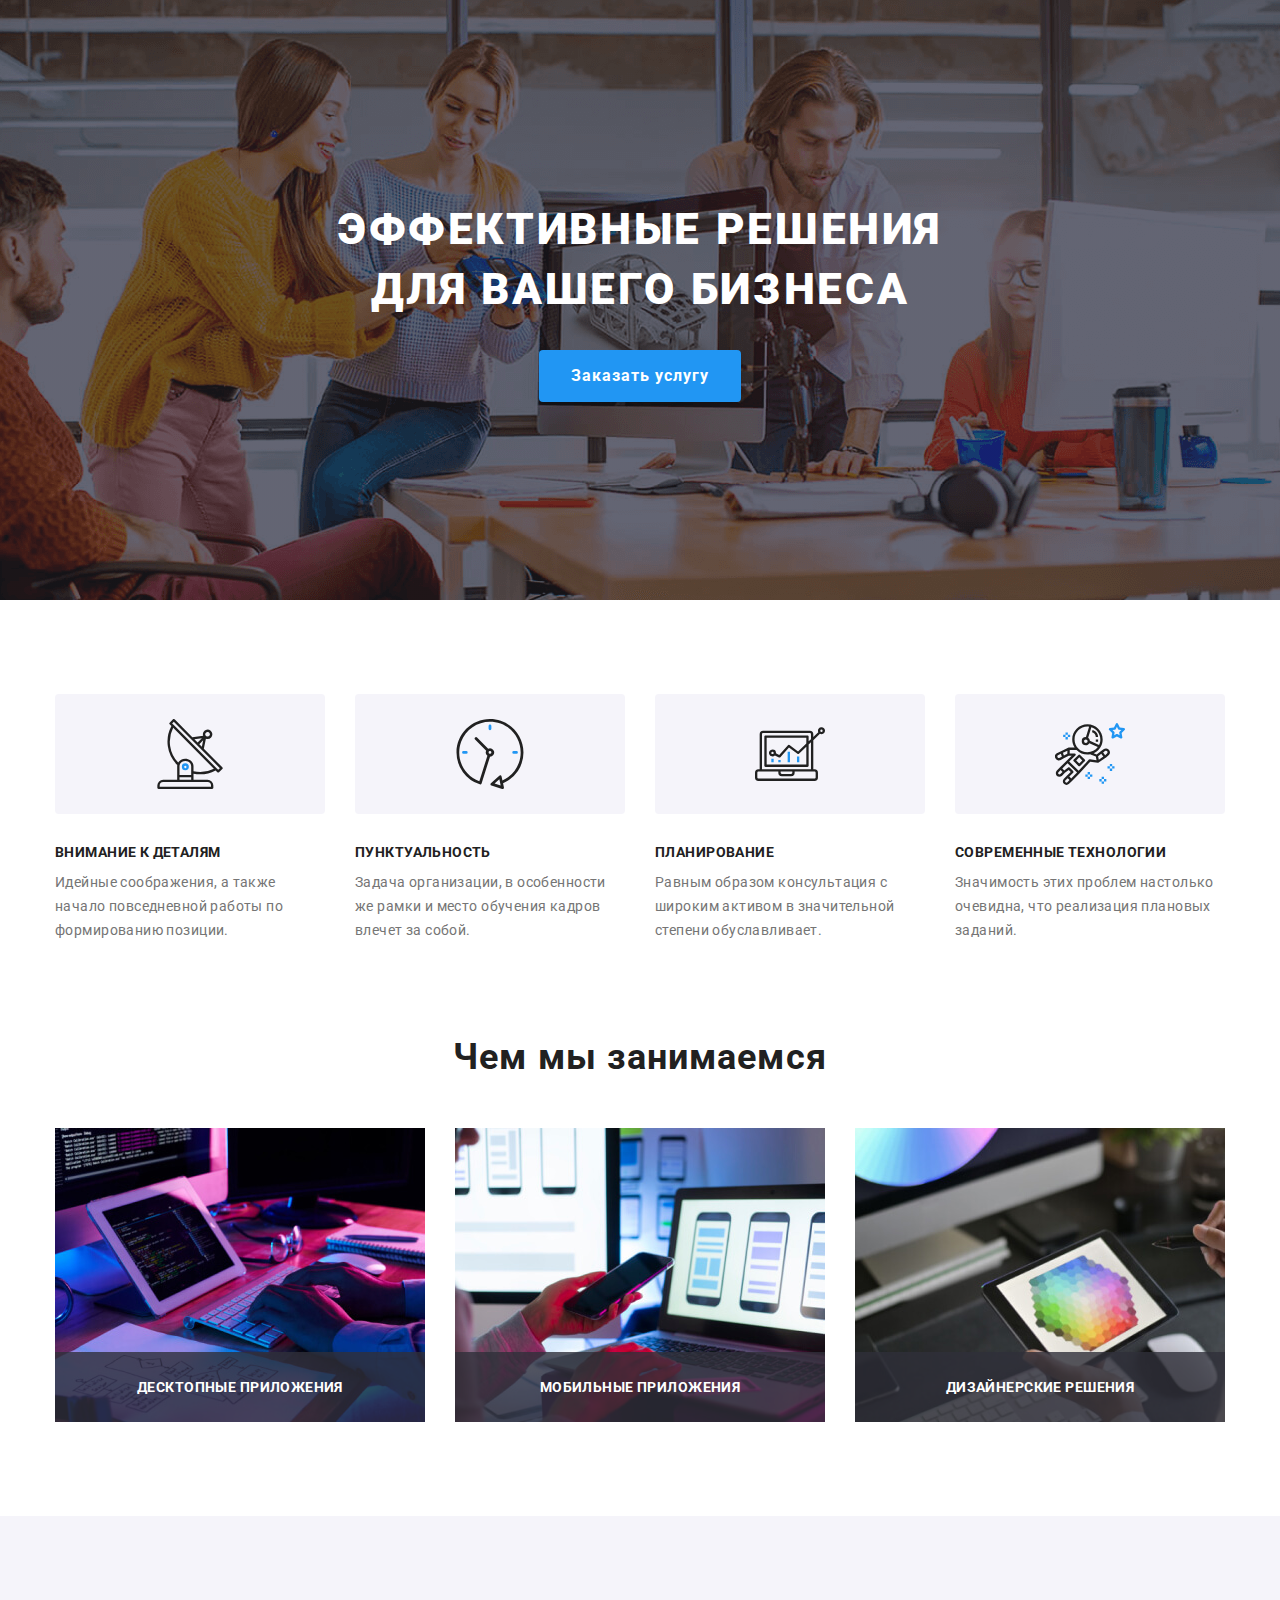
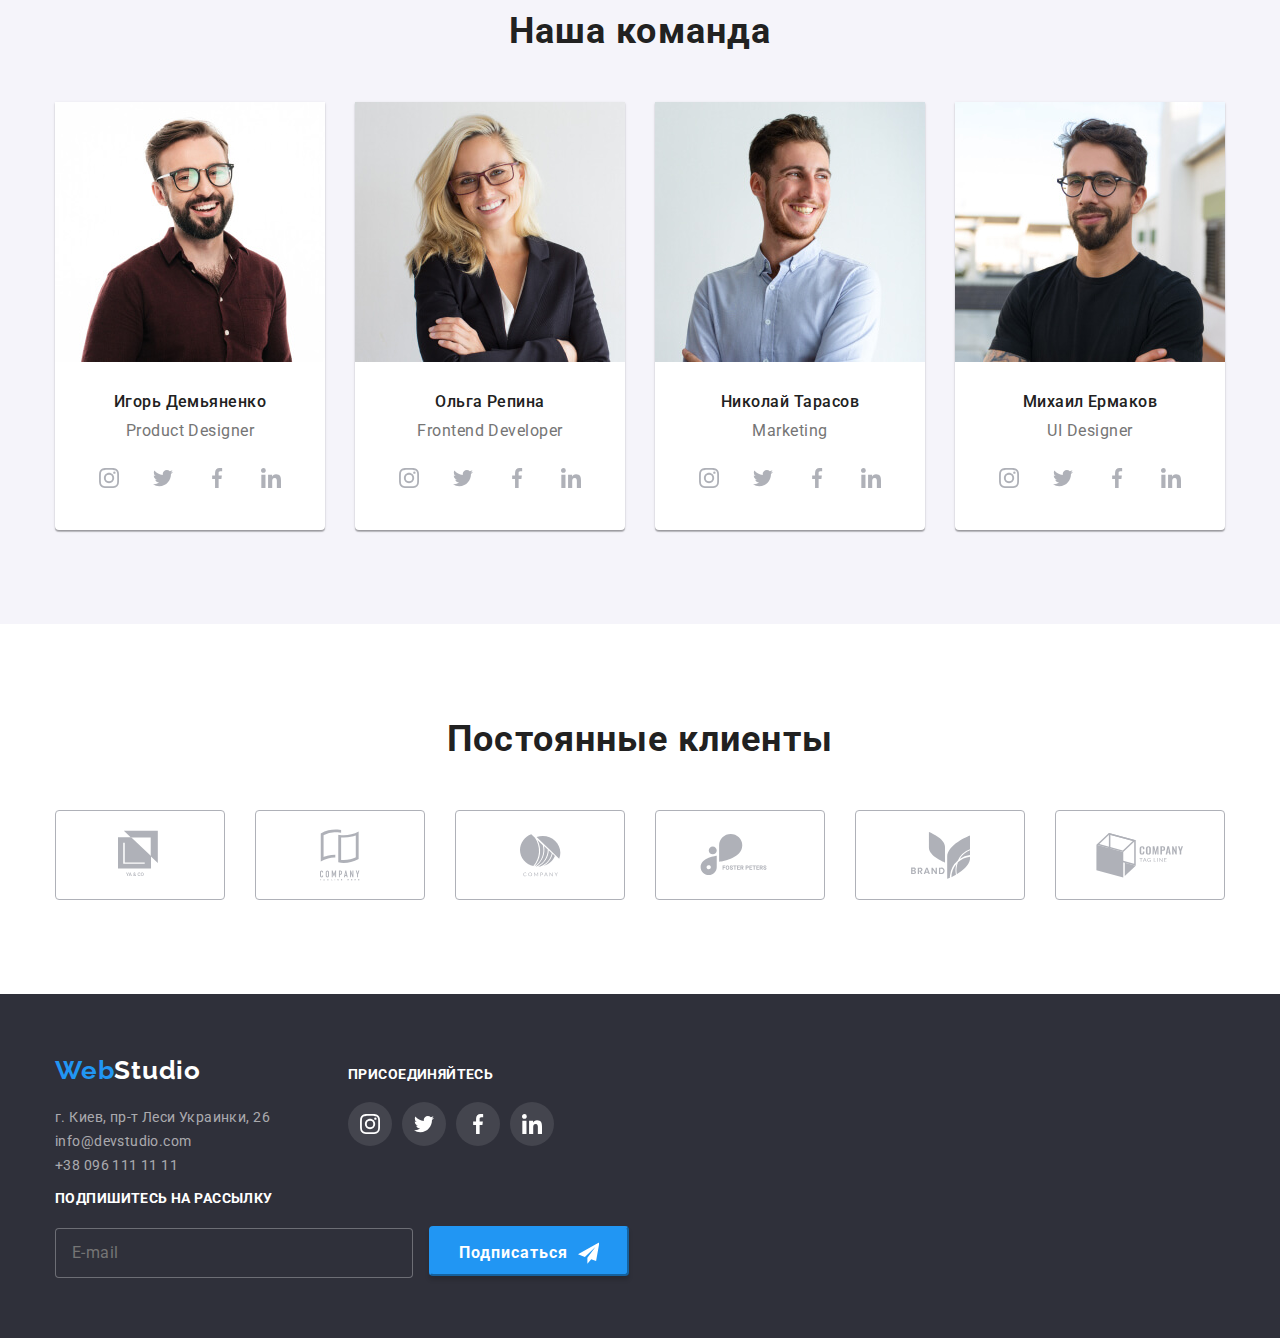
==== commit 1fa4457c: "Адаптивность секций" ====
--- a/index.html
+++ b/index.html
@@ -330,7 +330,7 @@
         </div>
       </section>
       <!-- REGULAR CLIENTS -->
-      <!-- <section class="clients">
+      <section class="clients">
         <div class="container">
           <h2 class="clients-title">Постоянные клиенты</h2>
           <ul class="clients-list list">
@@ -379,76 +379,81 @@
           </ul>
         </div>
       </section>
-    </main> -->
+    </main>
     <!-- FOOTER -->
-    <!-- <footer class="footer">
+    <footer class="footer">
       <div class="container">
-        <ul class="footer-list list">
-          <li class="footer-left-side">
-            <a class="logo-footer link" href="./index.html" lang="en"
-              ><span class="logo-first-word">Web</span>Studio</a
-            >
-            <address class="address">
-              <ul class="address-list-footer list">
-                <li class="address-list-item">
-                  <a
-                    class="address-link-maps-foot link"
-                    href="https://goo.gl/maps/HmVPbDxhy2ioRLZ18"
-                    target="_blank"
-                    >г. Киев, пр-т Леси Украинки, 26</a
-                  >
-                </li>
-                <li>
-                  <a
-                    class="address-link-mail-foot link"
-                    href="mailto:info@devstudio.com"
-                    >info@devstudio.com</a
-                  >
-                </li>
-                <li class="address-list-item">
-                  <a class="address-link-tel-foot link" href="tel:+380961111111"
-                    >+38 096 111 11 11</a
-                  >
+          <div class="footer-address-social-wrap">
+           <!-- <ul class="footer-list list"> -->
+           <!-- <li class="footer-left-side"> -->
+            <div class="address-container">
+              <a class="logo-footer link" href="./index.html" lang="en"
+                ><span class="logo-first-word">Web</span>Studio</a
+              >
+              <address class="address">
+                <ul class="address-list-footer list">
+                  <li class="address-list-item">
+                    <a
+                      class="address-link-maps-foot link"
+                      href="https://goo.gl/maps/HmVPbDxhy2ioRLZ18"
+                      target="_blank"
+                      >г. Киев, пр-т Леси Украинки, 26</a
+                    >
+                  </li>
+                  <li>
+                    <a
+                      class="address-link-mail-foot link"
+                      href="mailto:info@devstudio.com"
+                      >info@devstudio.com</a
+                    >
+                  </li>
+                  <li class="address-list-item">
+                    <a class="address-link-tel-foot link" href="tel:+380961111111"
+                      >+38 096 111 11 11</a
+                    >
+                  </li>
+                </ul>
+              </address>
+            </div>
+           <!-- </li> -->
+            <div class="footer-social-side">
+              <h3 class="footer-social-side-title">присоединяйтесь</h3>
+              <ul class="social-list list">
+                <li class="social-list-item">
+                  <a class="social-list-link" href="">
+                    <svg class="social-list-svg">
+                      <use href="./images/sprite.svg#instagram"></use>
+                    </svg>
+                  </a>
+                </li>
+                <li class="social-list-item">
+                  <a class="social-list-link" href="">
+                    <svg class="social-list-svg">
+                      <use href="./images/sprite.svg#twitter"></use>
+                    </svg>
+                  </a>
+                </li>
+                <li class="social-list-item">
+                  <a class="social-list-link" href="">
+                    <svg class="social-list-svg">
+                      <use href="./images/sprite.svg#facebook"></use>
+                    </svg>
+                  </a>
+                </li>
+                <li class="social-list-item">
+                  <a class="social-list-link" href="">
+                    <svg class="social-list-svg">
+                      <use href="./images/sprite.svg#linkedin"></use>
+                    </svg>
+                  </a>
                 </li>
               </ul>
-            </address>
-          </li>
-          <li class="footer-social-side">
-            <h3 class="footer-social-side-title">присоединяйтесь</h3>
-            <ul class="social-list list">
-              <li class="social-list-item">
-                <a class="social-list-link" href="">
-                  <svg class="social-list-svg">
-                    <use href="./images/sprite.svg#instagram"></use>
-                  </svg>
-                </a>
-              </li>
-              <li class="social-list-item">
-                <a class="social-list-link" href="">
-                  <svg class="social-list-svg">
-                    <use href="./images/sprite.svg#twitter"></use>
-                  </svg>
-                </a>
-              </li>
-              <li class="social-list-item">
-                <a class="social-list-link" href="">
-                  <svg class="social-list-svg">
-                    <use href="./images/sprite.svg#facebook"></use>
-                  </svg>
-                </a>
-              </li>
-              <li class="social-list-item">
-                <a class="social-list-link" href="">
-                  <svg class="social-list-svg">
-                    <use href="./images/sprite.svg#linkedin"></use>
-                  </svg>
-                </a>
-              </li>
-            </ul>
-          </li>
-          <li class="subscribe">
-            <h3 class="footer-social-side-title">Подпишитесь на рассылку</h3>
+            </div>
+          </div>
+          <!-- </li> -->
+          <!-- <li class="subscribe"> -->
             <form action="#" class="form-subscribe"> 
+              <h3 class="footer-social-side-title">Подпишитесь на рассылку</h3>
               <input class="input-form-subscribe" type="email" name="user-imail" placeholder="E-mail" required >
               <button type="submit" class="subscribe-btn ">
                 <span >Подписаться  
@@ -458,8 +463,8 @@
                 </span>
               </button>
             </form>
-          </li>
-        </ul>
+          <!-- </li> -->
+        <!-- </ul> -->
       </div>
     </footer>
     <div class="backdrop is-hidden" data-modal>
@@ -507,7 +512,7 @@
           </form>
         </div>
       </div>
-    </div> -->
+    </div>
     <script src="./js/modal.js"></script>
   </body>
 </html>
--- a/css/main.min.css
+++ b/css/main.min.css
@@ -1,2 +1,2 @@
-.visually-hidden{position:absolute !important;clip:rect(1px 1px 1px 1px);clip:rect(1px, 1px, 1px, 1px);padding:0 !important;border:0 !important;height:1px !important;width:1px !important;overflow:hidden}*,*::before,*::after{margin:0;padding:0}body{font-family:"Roboto",sans-serif;font-style:normal}.list{list-style:none}.link{text-decoration:none}img{display:block;max-width:100%;height:auto}.container{margin-left:auto;margin-right:auto;padding-left:15px;padding-right:15px}@media screen and (min-width: 480px){.container{width:480px}}@media screen and (min-width: 768px){.container{width:768px}}@media screen and (min-width: 1200px){.container{width:1200px}}.logo{font-family:"Raleway",sans-serif;font-weight:700;font-size:26px;line-height:1.192;letter-spacing:0.03em;color:#000000;margin-right:94px;animation-duration:2000ms;animation-iteration-count:infinite}.logo-footer{font-family:"Raleway",sans-serif;font-weight:700;font-size:26px;line-height:1.192;letter-spacing:0.03em;color:#fff;display:inline-block;margin-bottom:20px}.logo-first-word{color:#2196f3}.modal-btn{font-family:"Roboto",sans-serif;font-weight:700;font-size:16px;line-height:1.875;text-align:center;letter-spacing:0.06em;color:#fff;background:#2196f3;box-shadow:0px 4px 4px rgba(0,0,0,0.15);border-radius:4px;border-style:none;padding:11px 32px;cursor:pointer}.modal-btn__send{width:200px;height:50px;padding:10px 55px;margin:0 auto}.social-list{display:flex;justify-content:center;padding-bottom:30px}.social-list-link{width:44px;height:44px;border-radius:50%;display:flex;align-items:center;justify-content:center;transition:background-color 250ms cubic-bezier(0.4, 0, 0.2, 1)}.social-list-link:hover{background-color:#2196f3}.social-list-item:not(:last-child){margin-right:10px}.social-list-svg{width:20px;height:20px;fill:#afb1b8;transition:fill 250ms cubic-bezier(0.4, 0, 0.2, 1)}.social-list-link:hover .social-list-svg{fill:#fff}.backdrop{position:fixed;top:0;left:0;width:100%;height:100%;overflow-y:auto;background-color:rgba(0,0,0,0.5)}.backdrop.is-hidden{pointer-events:none;visibility:hidden;opacity:0;transition:opacity 250ms cubic-bezier(0.4, 0, 0.2, 1),visibility 0ms linear 250ms}.modal{width:528px;height:581px;transform:scale(1) perspective(400px) rotateX(0deg);transition:transform 250ms cubic-bezier(0.4, 0, 0.2, 1);background-color:#fff;box-shadow:0px 1px 3px rgba(0,0,0,0.12),0px 1px 1px rgba(0,0,0,0.14),0px 2px 1px rgba(0,0,0,0.2);border-radius:4px;padding:40px}.modal-wrapper{display:flex;justify-content:center;align-items:center;min-height:100%;padding:15px}.backdrop.is-hidden .modal{transform:scale(0.3) perspective(400px) rotateX(25deg);transition:transform 250ms cubic-bezier(0.4, 0, 0.2, 1)}.close-btn{position:absolute;top:8px;right:8px;width:30px;height:30px;display:flex;justify-content:center;align-items:center;background-color:#fff;border:1px solid rgba(0,0,0,0.1);border-radius:50%;cursor:pointer;fill:#000000;outline:none;transition:fill 250ms cubic-bezier(0.4, 0, 0.2, 1)}.close-btn:hover{fill:#2196f3}.modal-form{display:flex;flex-direction:column}.modal-form-title{font-weight:700;font-size:20px;line-height:1.15;text-align:center;letter-spacing:0.03em;color:#212121;padding-bottom:12px}.modal-form-field{margin-bottom:10px;font-weight:400;font-size:12px;line-height:1.167;letter-spacing:0.01em;color:#757575}.modal-form-field-wrapper{display:block;position:relative;margin-top:4px}.modal-form-input:focus,.modal-form-message:focus{outline:none;border:1px solid #2196f3}.modal-form-input{display:block;width:100%;height:40px;border:1px solid rgba(33,33,33,0.2);border-radius:4px;padding-left:42px;transition:border 250ms cubic-bezier(0.4, 0, 0.2, 1)}.modal-form-message{height:120px;border:1px solid rgba(33,33,33,0.2);border-radius:4px;resize:none;padding:12px 16px;margin-bottom:20px;font-weight:400;font-size:12px;line-height:1.167;transition:border 250ms cubic-bezier(0.4, 0, 0.2, 1)}.modal-form-message:placeholder-shown{font-weight:400;font-size:14px;line-height:1.143;letter-spacing:0.01em;color:rgba(117,117,117,0.5)}.modal-form-message-field{font-weight:400;font-size:12px;line-height:1.167;letter-spacing:0.01em;color:#757575;padding-bottom:4px}.modal-form-svg-icon{position:absolute;top:50%;left:12px;transform:translateY(-50%);transition:fill 250ms cubic-bezier(0.4, 0, 0.2, 1)}.modal-form-input:focus+.modal-form-svg-icon{fill:#2196f3}.modal-form-policy-label{font-weight:400;font-size:14px;line-height:1.714;letter-spacing:0.03em;color:#757575;padding-bottom:30px;margin:0 auto;display:flex;align-items:center}.modal-form-policy-label::before{content:'';margin-right:7px;display:inline-block;width:16px;height:15px;border:2px solid #212121;border-radius:2px;background-image:url(../images/modal/vector.svg);background-position:center;background-repeat:no-repeat;background-size:contain}.modal-form-policy:checked+.modal-form-policy-label::before{border:1px solid #2196f3;background-color:#2196f3}.modal-form .modal-form-policy-label a{text-decoration-line:underline;color:#2196f3}.nav{display:flex;align-items:center}.nav-list{display:flex}.nav-list-link{font-family:"Roboto",sans-serif;font-weight:500;font-size:14px;line-height:1.14;letter-spacing:0.02em;color:#212121;transition:color 250ms cubic-bezier(0.4, 0, 0.2, 1)}.nav-list-item{padding-top:32px;padding-bottom:32px}.nav-list-item:not(:last-child){margin-right:52px}.nav-list-link:hover,.nav-list-link:focus,.nav .active{color:#2196f3;position:relative}.nav-list-link:hover .nav-list-link::after,.nav-list-link:focus .nav-list-link::after,.nav .active .nav-list-link::after{position:absolute;content:'';display:block;width:100%;height:4px;background-color:#2196f3;border-radius:4px;bottom:-33px}.address-header{margin-left:auto}.address-header-list{display:flex;align-items:center}.address-header-list-item:not(:last-child){margin-right:30px}.address-link-mail,.address-link-tel{font-family:"Roboto",sans-serif;font-style:normal;font-weight:500;font-size:14px;line-height:1.142;letter-spacing:0.02em;color:#757575;display:flex;align-items:center;transition:color 250ms cubic-bezier(0.4, 0, 0.2, 1)}.address-link-mail:hover,.address-link-mail:focus,.address-link-mail:hover,.address-link-mail:focus,.address-link-tel:hover,.address-link-tel:focus,.address-link-tel:hover,.address-link-tel:focus{color:#2196f3}.letter-svg,.phone-svg{margin-right:10px;fill:currentColor}.header-portfolio{border-bottom:1px solid #ececec}.nav{display:flex;align-items:center}.nav-list{display:flex}.nav-list-link{font-family:"Roboto",sans-serif;font-weight:500;font-size:14px;line-height:1.14;letter-spacing:0.02em;color:#212121;transition:color 250ms cubic-bezier(0.4, 0, 0.2, 1)}.nav-list-item{padding-top:32px;padding-bottom:32px}.nav-list-item:not(:last-child){margin-right:52px}.nav-list-link:hover,.nav-list-link:focus,.nav .active{color:#2196f3;position:relative}.nav-list-link:hover .nav-list-link::after,.nav-list-link:focus .nav-list-link::after,.nav .active .nav-list-link::after{position:absolute;content:'';display:block;width:100%;height:4px;background-color:#2196f3;border-radius:4px;bottom:-33px}.address-header{margin-left:auto}.address-header-list{display:flex;align-items:center}.address-header-list-item:not(:last-child){margin-right:30px}.address-link-mail,.address-link-tel{font-family:"Roboto",sans-serif;font-style:normal;font-weight:500;font-size:14px;line-height:1.142;letter-spacing:0.02em;color:#757575;display:flex;align-items:center;transition:color 250ms cubic-bezier(0.4, 0, 0.2, 1)}.address-link-mail:hover,.address-link-mail:focus,.address-link-mail:hover,.address-link-mail:focus,.address-link-tel:hover,.address-link-tel:focus,.address-link-tel:hover,.address-link-tel:focus{color:#2196f3}.letter-svg,.phone-svg{margin-right:10px;fill:currentColor}.header-portfolio{border-bottom:1px solid #ececec}.hero{max-width:100%;height:400px;margin:0 auto;padding:120px 0px;text-align:center;background-color:#2f303a;background-repeat:no-repeat;background-position:center;background-image:linear-gradient(rgba(47,48,58,0.4), rgba(47,48,58,0.4)),url(../images/hero/bg-mobile.png)}@media screen and (min-width: 480px){.hero{max-width:480px;background-size:480px 400px;background-image:linear-gradient(rgba(47,48,58,0.4), rgba(47,48,58,0.4)),url(../images/hero/bg-mobile.png)}}@media screen and (min-width: 480px) and (min-device-pixel-ratio: 2), screen and (min-width: 480px) and (min-resolution: 192dpi), screen and (min-width: 480px) and (min-resolution: 2dppx){.hero{background-image:linear-gradient(rgba(47,48,58,0.4), rgba(47,48,58,0.4)),url(../images/hero/bg-mobile@2.png)}}@media screen and (min-width: 768px){.hero{max-width:768px;background-size:768px 400px;background-image:linear-gradient(rgba(47,48,58,0.4), rgba(47,48,58,0.4)),url(../images/hero/bg-tablet.png)}}@media screen and (min-width: 768px) and (min-device-pixel-ratio: 2), screen and (min-width: 768px) and (min-resolution: 192dpi), screen and (min-width: 768px) and (min-resolution: 2dppx){.hero{background-image:linear-gradient(rgba(47,48,58,0.4), rgba(47,48,58,0.4)),url(../images/hero/bg-tablet@2x.png)}}@media screen and (min-width: 1200px){.hero{max-width:1600px;height:600px;padding:200px 0px;background-size:1600px 600px;background-image:linear-gradient(rgba(47,48,58,0.4), rgba(47,48,58,0.4)),url(../images/hero/bg-desktop.png)}}@media screen and (min-width: 1200px) and (min-device-pixel-ratio: 2), screen and (min-width: 1200px) and (min-resolution: 192dpi), screen and (min-width: 1200px) and (min-resolution: 2dppx){.hero{background-image:linear-gradient(rgba(47,48,58,0.4), rgba(47,48,58,0.4)),url(../images/hero/bg-desktop@2x.png)}}.hero-title{margin-right:auto;margin-left:auto;margin-bottom:30px;font-weight:900;font-size:26px;line-height:1.615;text-align:center;letter-spacing:0.06em;text-transform:uppercase;color:#fff}@media screen and (min-width: 480px){.hero-title{width:368px}}@media screen and (min-width: 1200px){.hero-title{width:696px;font-size:44px;line-height:1.363}}.advantage{padding-top:60px;padding-bottom:30px}@media screen and (min-width: 1200px){.advantage{padding-top:94px;padding-bottom:47px}}@media screen and (min-width: 768px){.advantage-list{display:flex;flex-wrap:wrap}}@media screen and (min-width: 480px){.advantage-list-item{width:450px}}@media screen and (min-width: 768px){.advantage-list-item{width:354px}}@media screen and (min-width: 1200px){.advantage-list-item{width:270px}}@media screen and (min-width: 768px){.advantage-list-item:nth-child(odd){margin-right:30px}}.advantage-list-item:not(:last-child){margin-bottom:30px}@media screen and (min-width: 1200px){.advantage-list-item:not(:last-child){margin-right:30px;margin-bottom:0}}.advantage-title{font-weight:700;font-size:14px;line-height:1.142;letter-spacing:0.03em;text-transform:uppercase;color:#212121;margin-bottom:10px}@media screen and (max-width: 767px){.advantage-title{text-align:center}}.advantage-description{font-weight:400;font-size:14px;line-height:1.72;letter-spacing:0.03em;color:#757575}.advantage .advantage-list-item::before{content:'';display:block;height:120px;margin-bottom:30px;background-color:#f5f4fa;border-radius:4px;background-repeat:no-repeat;background-position:center}.advantage .advantage-list-item:nth-child(1)::before{background-image:url(../images/advantage/antenna.svg)}.advantage .advantage-list-item:nth-child(2)::before{background-image:url(../images/advantage/clock.svg)}.advantage .advantage-list-item:nth-child(3)::before{background-image:url(../images/advantage/pc.svg)}.advantage .advantage-list-item:nth-child(4)::before{background-image:url(../images/advantage/astronaut.svg)}.about{padding-top:94px;padding-bottom:94px}@media screen and (max-width: 1199px){.about{display:none}}.about-title{font-weight:700;font-size:36px;line-height:1.167;text-align:center;letter-spacing:0.03em;color:#212121;margin-bottom:50px}.about-text-overlay{position:absolute;bottom:0px;height:70px;width:100%;display:flex;justify-content:center;align-items:center;background-color:rgba(47,48,58,0.8)}.about-text{font-weight:700;font-size:14px;line-height:1.142;text-align:center;letter-spacing:0.03em;text-transform:uppercase;color:#fff}.about .about-list{display:flex}.about-list-item{position:relative}.about-list-item:not(:last-child){margin-right:30px}.team{padding-top:60px;padding-bottom:60px;background-color:#f5f4fa}@media screen and (min-width: 1200px){.team{padding-top:94px;padding-bottom:94px}}.team-list{display:flex;flex-direction:column;margin:-15px}@media screen and (min-width: 768px){.team-list{flex-direction:row;flex-wrap:wrap}}.team-list-item{background:#fff;box-shadow:0px 1px 3px rgba(0,0,0,0.12),0px 1px 1px rgba(0,0,0,0.14),0px 2px 1px rgba(0,0,0,0.2);border-radius:0px 0px 4px 4px;margin:15px}.team-title{font-weight:700;font-size:36px;line-height:1.167;text-align:center;letter-spacing:0.03em;color:#212121;margin-bottom:30px}@media screen and (min-width: 1200px){.team-title{margin-bottom:50px}}.team-list-name{font-weight:500;font-size:16px;line-height:1.187;text-align:center;letter-spacing:0.03em;color:#212121;padding-top:30px;padding-bottom:10px}.team-list-position{font-weight:400;font-size:16px;line-height:1.187;text-align:center;letter-spacing:0.03em;color:#757575;padding-bottom:16px}.clients{padding-top:94px;padding-bottom:94px}.clients-title{font-weight:700;font-size:36px;line-height:1.167;text-align:center;letter-spacing:0.03em;color:#212121;margin-bottom:50px}.clients .clients-list{display:flex}.clients .clients-list-item:not(:last-child){margin-right:30px}.clients-link{display:flex;justify-content:center;align-items:center;width:170px;height:90px;border:1px solid #afb1b8;border-radius:4px;color:#afb1b8;transition:border 250ms cubic-bezier(0.4, 0, 0.2, 1),color 250ms cubic-bezier(0.4, 0, 0.2, 1)}.clients-link:hover{border:1px solid #2196f3;color:#2196f3}.clients-logo-svg{fill:currentColor}.footer{background-color:#2f303a;padding-top:60px;padding-bottom:60px}.footer-social-side{margin-right:93px}.footer-social-side-title{font-weight:700;font-size:14px;line-height:1.142;letter-spacing:0.03em;text-transform:uppercase;color:#fff;padding-bottom:20px;padding-top:12px}.footer-list{display:flex}.footer-left-side{margin-right:70px}.address-link-maps-foot,.address-link-mail-foot,.address-link-tel-foot{font-style:normal;font-weight:400;font-size:14px;line-height:1.714;letter-spacing:0.03em;color:rgba(255,255,255,0.6)}.address-link-maps-foot{color:#fff}.address-list-footer{display:flex;flex-direction:column}.address-list-footer li:not(:last-child){margin-bottom:8px;margin-right:0px}.footer-social-side .social-list-svg{fill:#fff}.footer-social-side .social-list-link:hover{background:#2196f3}.social-list-link{background:rgba(255,255,255,0.1)}.form-subscribe{display:flex;justify-content:center}.form-subscribe :placeholder-shown{padding:15px 16px;font-size:16px;line-height:1.25;font-weight:400;letter-spacing:0.03em;color:rgba(255,255,255,0.6)}.form-subscribe .input-form-subscribe{border:1px solid rgba(255,255,255,0.3);border-radius:4px;background:#2f303a;outline:none;width:358px;height:50px;padding-left:16px;margin-right:12px;color:#fff}.form-subscribe .subscribe-btn{width:200px;height:50px;background:#2196f3;border-radius:4px;box-shadow:0px 4px 4px rgba(0,0,0,0.15);border-color:#2196f3;cursor:pointer}.form-subscribe .subscribe-btn span{display:flex;align-items:center;justify-content:center;padding:10px 28px;font-weight:bold;font-size:16px;line-height:1.87;letter-spacing:0.06em;color:#fff;fill:#fff}.form-subscribe .subscribe-btn svg{margin-left:10px}
+.visually-hidden{position:absolute !important;clip:rect(1px 1px 1px 1px);clip:rect(1px, 1px, 1px, 1px);padding:0 !important;border:0 !important;height:1px !important;width:1px !important;overflow:hidden}*,*::before,*::after{margin:0;padding:0}body{font-family:"Roboto",sans-serif;font-style:normal}.list{list-style:none}.link{text-decoration:none}img{display:block;max-width:100%;height:auto}.container{margin-left:auto;margin-right:auto;padding-left:15px;padding-right:15px}@media screen and (min-width: 480px){.container{width:480px}}@media screen and (min-width: 768px){.container{width:768px}}@media screen and (min-width: 1200px){.container{width:1200px}}.logo{font-family:"Raleway",sans-serif;font-weight:700;font-size:26px;line-height:1.192;letter-spacing:0.03em;color:#000000;margin-right:94px;animation-duration:2000ms;animation-iteration-count:infinite}.logo-footer{font-family:"Raleway",sans-serif;font-weight:700;font-size:26px;line-height:1.192;letter-spacing:0.03em;color:#fff;display:inline-block;margin-bottom:20px}.logo-first-word{color:#2196f3}.modal-btn{font-family:"Roboto",sans-serif;font-weight:700;font-size:16px;line-height:1.875;text-align:center;letter-spacing:0.06em;color:#fff;background:#2196f3;box-shadow:0px 4px 4px rgba(0,0,0,0.15);border-radius:4px;border-style:none;padding:11px 32px;cursor:pointer}.modal-btn__send{width:200px;height:50px;padding:10px 55px;margin:0 auto}.social-list{display:flex;justify-content:center;padding-bottom:30px}.social-list-link{width:44px;height:44px;border-radius:50%;display:flex;align-items:center;justify-content:center;transition:background-color 250ms cubic-bezier(0.4, 0, 0.2, 1)}.social-list-link:hover{background-color:#2196f3}.social-list-item:not(:last-child){margin-right:10px}.social-list-svg{width:20px;height:20px;fill:#afb1b8;transition:fill 250ms cubic-bezier(0.4, 0, 0.2, 1)}.social-list-link:hover .social-list-svg{fill:#fff}.backdrop{position:fixed;top:0;left:0;width:100%;height:100%;overflow-y:auto;background-color:rgba(0,0,0,0.5)}.backdrop.is-hidden{pointer-events:none;visibility:hidden;opacity:0;transition:opacity 250ms cubic-bezier(0.4, 0, 0.2, 1),visibility 0ms linear 250ms}.modal{width:528px;height:581px;transform:scale(1) perspective(400px) rotateX(0deg);transition:transform 250ms cubic-bezier(0.4, 0, 0.2, 1);background-color:#fff;box-shadow:0px 1px 3px rgba(0,0,0,0.12),0px 1px 1px rgba(0,0,0,0.14),0px 2px 1px rgba(0,0,0,0.2);border-radius:4px;padding:40px}.modal-wrapper{display:flex;justify-content:center;align-items:center;min-height:100%;padding:15px}.backdrop.is-hidden .modal{transform:scale(0.3) perspective(400px) rotateX(25deg);transition:transform 250ms cubic-bezier(0.4, 0, 0.2, 1)}.close-btn{position:absolute;top:8px;right:8px;width:30px;height:30px;display:flex;justify-content:center;align-items:center;background-color:#fff;border:1px solid rgba(0,0,0,0.1);border-radius:50%;cursor:pointer;fill:#000000;outline:none;transition:fill 250ms cubic-bezier(0.4, 0, 0.2, 1)}.close-btn:hover{fill:#2196f3}.modal-form{display:flex;flex-direction:column}.modal-form-title{font-weight:700;font-size:20px;line-height:1.15;text-align:center;letter-spacing:0.03em;color:#212121;padding-bottom:12px}.modal-form-field{margin-bottom:10px;font-weight:400;font-size:12px;line-height:1.167;letter-spacing:0.01em;color:#757575}.modal-form-field-wrapper{display:block;position:relative;margin-top:4px}.modal-form-input:focus,.modal-form-message:focus{outline:none;border:1px solid #2196f3}.modal-form-input{display:block;width:100%;height:40px;border:1px solid rgba(33,33,33,0.2);border-radius:4px;padding-left:42px;transition:border 250ms cubic-bezier(0.4, 0, 0.2, 1)}.modal-form-message{height:120px;border:1px solid rgba(33,33,33,0.2);border-radius:4px;resize:none;padding:12px 16px;margin-bottom:20px;font-weight:400;font-size:12px;line-height:1.167;transition:border 250ms cubic-bezier(0.4, 0, 0.2, 1)}.modal-form-message:placeholder-shown{font-weight:400;font-size:14px;line-height:1.143;letter-spacing:0.01em;color:rgba(117,117,117,0.5)}.modal-form-message-field{font-weight:400;font-size:12px;line-height:1.167;letter-spacing:0.01em;color:#757575;padding-bottom:4px}.modal-form-svg-icon{position:absolute;top:50%;left:12px;transform:translateY(-50%);transition:fill 250ms cubic-bezier(0.4, 0, 0.2, 1)}.modal-form-input:focus+.modal-form-svg-icon{fill:#2196f3}.modal-form-policy-label{font-weight:400;font-size:14px;line-height:1.714;letter-spacing:0.03em;color:#757575;padding-bottom:30px;margin:0 auto;display:flex;align-items:center}.modal-form-policy-label::before{content:'';margin-right:7px;display:inline-block;width:16px;height:15px;border:2px solid #212121;border-radius:2px;background-image:url(../images/modal/vector.svg);background-position:center;background-repeat:no-repeat;background-size:contain}.modal-form-policy:checked+.modal-form-policy-label::before{border:1px solid #2196f3;background-color:#2196f3}.modal-form .modal-form-policy-label a{text-decoration-line:underline;color:#2196f3}.nav{display:flex;align-items:center}.nav-list{display:flex}.nav-list-link{font-family:"Roboto",sans-serif;font-weight:500;font-size:14px;line-height:1.14;letter-spacing:0.02em;color:#212121;transition:color 250ms cubic-bezier(0.4, 0, 0.2, 1)}.nav-list-item{padding-top:32px;padding-bottom:32px}.nav-list-item:not(:last-child){margin-right:52px}.nav-list-link:hover,.nav-list-link:focus,.nav .active{color:#2196f3;position:relative}.nav-list-link:hover .nav-list-link::after,.nav-list-link:focus .nav-list-link::after,.nav .active .nav-list-link::after{position:absolute;content:'';display:block;width:100%;height:4px;background-color:#2196f3;border-radius:4px;bottom:-33px}.address-header{margin-left:auto}.address-header-list{display:flex;align-items:center}.address-header-list-item:not(:last-child){margin-right:30px}.address-link-mail,.address-link-tel{font-family:"Roboto",sans-serif;font-style:normal;font-weight:500;font-size:14px;line-height:1.142;letter-spacing:0.02em;color:#757575;display:flex;align-items:center;transition:color 250ms cubic-bezier(0.4, 0, 0.2, 1)}.address-link-mail:hover,.address-link-mail:focus,.address-link-mail:hover,.address-link-mail:focus,.address-link-tel:hover,.address-link-tel:focus,.address-link-tel:hover,.address-link-tel:focus{color:#2196f3}.letter-svg,.phone-svg{margin-right:10px;fill:currentColor}.header-portfolio{border-bottom:1px solid #ececec}.nav{display:flex;align-items:center}.nav-list{display:flex}.nav-list-link{font-family:"Roboto",sans-serif;font-weight:500;font-size:14px;line-height:1.14;letter-spacing:0.02em;color:#212121;transition:color 250ms cubic-bezier(0.4, 0, 0.2, 1)}.nav-list-item{padding-top:32px;padding-bottom:32px}.nav-list-item:not(:last-child){margin-right:52px}.nav-list-link:hover,.nav-list-link:focus,.nav .active{color:#2196f3;position:relative}.nav-list-link:hover .nav-list-link::after,.nav-list-link:focus .nav-list-link::after,.nav .active .nav-list-link::after{position:absolute;content:'';display:block;width:100%;height:4px;background-color:#2196f3;border-radius:4px;bottom:-33px}.address-header{margin-left:auto}.address-header-list{display:flex;align-items:center}.address-header-list-item:not(:last-child){margin-right:30px}.address-link-mail,.address-link-tel{font-family:"Roboto",sans-serif;font-style:normal;font-weight:500;font-size:14px;line-height:1.142;letter-spacing:0.02em;color:#757575;display:flex;align-items:center;transition:color 250ms cubic-bezier(0.4, 0, 0.2, 1)}.address-link-mail:hover,.address-link-mail:focus,.address-link-mail:hover,.address-link-mail:focus,.address-link-tel:hover,.address-link-tel:focus,.address-link-tel:hover,.address-link-tel:focus{color:#2196f3}.letter-svg,.phone-svg{margin-right:10px;fill:currentColor}.header-portfolio{border-bottom:1px solid #ececec}.hero{max-width:100%;height:400px;margin:0 auto;padding:120px 0px;text-align:center;background-color:#2f303a;background-repeat:no-repeat;background-position:center;background-image:linear-gradient(rgba(47,48,58,0.4), rgba(47,48,58,0.4)),url(../images/hero/bg-mobile.png)}@media screen and (min-width: 480px){.hero{max-width:480px;background-size:480px 400px;background-image:linear-gradient(rgba(47,48,58,0.4), rgba(47,48,58,0.4)),url(../images/hero/bg-mobile.png)}}@media screen and (min-width: 480px) and (min-device-pixel-ratio: 2), screen and (min-width: 480px) and (min-resolution: 192dpi), screen and (min-width: 480px) and (min-resolution: 2dppx){.hero{background-image:linear-gradient(rgba(47,48,58,0.4), rgba(47,48,58,0.4)),url(../images/hero/bg-mobile@2x.png)}}@media screen and (min-width: 768px){.hero{max-width:768px;background-size:768px 400px;background-image:linear-gradient(rgba(47,48,58,0.4), rgba(47,48,58,0.4)),url(../images/hero/bg-tablet.png)}}@media screen and (min-width: 768px) and (min-device-pixel-ratio: 2), screen and (min-width: 768px) and (min-resolution: 192dpi), screen and (min-width: 768px) and (min-resolution: 2dppx){.hero{background-image:linear-gradient(rgba(47,48,58,0.4), rgba(47,48,58,0.4)),url(../images/hero/bg-tablet@2x.png)}}@media screen and (min-width: 1200px){.hero{max-width:1600px;height:600px;padding:200px 0px;background-size:1600px 600px;background-image:linear-gradient(rgba(47,48,58,0.4), rgba(47,48,58,0.4)),url(../images/hero/bg-desktop.png)}}@media screen and (min-width: 1200px) and (min-device-pixel-ratio: 2), screen and (min-width: 1200px) and (min-resolution: 192dpi), screen and (min-width: 1200px) and (min-resolution: 2dppx){.hero{background-image:linear-gradient(rgba(47,48,58,0.4), rgba(47,48,58,0.4)),url(../images/hero/bg-desktop@2x.png)}}.hero-title{margin-right:auto;margin-left:auto;margin-bottom:30px;font-weight:900;font-size:26px;line-height:1.615;text-align:center;letter-spacing:0.06em;text-transform:uppercase;color:#fff}@media screen and (min-width: 480px){.hero-title{width:368px}}@media screen and (min-width: 1200px){.hero-title{width:696px;font-size:44px;line-height:1.363}}.advantage{padding-top:60px;padding-bottom:30px}@media screen and (min-width: 1200px){.advantage{padding-top:94px;padding-bottom:0px}}@media screen and (min-width: 768px){.advantage-list{display:flex;flex-wrap:wrap}}@media screen and (min-width: 480px){.advantage-list-item{width:450px}}@media screen and (min-width: 768px){.advantage-list-item{width:354px}}@media screen and (min-width: 1200px){.advantage-list-item{width:270px}}@media screen and (min-width: 768px){.advantage-list-item:nth-child(odd){margin-right:30px}}.advantage-list-item:not(:last-child){margin-bottom:30px}@media screen and (min-width: 1200px){.advantage-list-item:not(:last-child){margin-right:30px;margin-bottom:0}}.advantage-title{font-weight:700;font-size:14px;line-height:1.142;letter-spacing:0.03em;text-transform:uppercase;color:#212121;margin-bottom:10px}@media screen and (max-width: 767px){.advantage-title{text-align:center}}.advantage-description{font-weight:400;font-size:14px;line-height:1.72;letter-spacing:0.03em;color:#757575}.advantage .advantage-list-item::before{content:'';display:block;height:120px;margin-bottom:30px;background-color:#f5f4fa;border-radius:4px;background-repeat:no-repeat;background-position:center}.advantage .advantage-list-item:nth-child(1)::before{background-image:url(../images/advantage/antenna.svg)}.advantage .advantage-list-item:nth-child(2)::before{background-image:url(../images/advantage/clock.svg)}.advantage .advantage-list-item:nth-child(3)::before{background-image:url(../images/advantage/pc.svg)}.advantage .advantage-list-item:nth-child(4)::before{background-image:url(../images/advantage/astronaut.svg)}.about{padding-top:94px;padding-bottom:94px}@media screen and (max-width: 1199px){.about{display:none}}.about-title{font-weight:700;font-size:36px;line-height:1.167;text-align:center;letter-spacing:0.03em;color:#212121;margin-bottom:50px}.about-text-overlay{position:absolute;bottom:0px;height:70px;width:100%;display:flex;justify-content:center;align-items:center;background-color:rgba(47,48,58,0.8)}.about-text{font-weight:700;font-size:14px;line-height:1.142;text-align:center;letter-spacing:0.03em;text-transform:uppercase;color:#fff}.about .about-list{display:flex}.about-list-item{position:relative}.about-list-item:not(:last-child){margin-right:30px}.team{padding-top:60px;padding-bottom:60px;background-color:#f5f4fa}@media screen and (min-width: 1200px){.team{padding-top:94px;padding-bottom:94px}}.team-list{display:flex;flex-direction:column;margin:-15px}@media screen and (min-width: 768px){.team-list{flex-direction:row;flex-wrap:wrap}}.team-list-item{background:#fff;box-shadow:0px 1px 3px rgba(0,0,0,0.12),0px 1px 1px rgba(0,0,0,0.14),0px 2px 1px rgba(0,0,0,0.2);border-radius:0px 0px 4px 4px;margin:15px}.team-title{font-weight:700;font-size:36px;line-height:1.167;text-align:center;letter-spacing:0.03em;color:#212121;margin-bottom:30px}@media screen and (min-width: 1200px){.team-title{margin-bottom:50px}}.team-list-name{font-weight:500;font-size:16px;line-height:1.187;text-align:center;letter-spacing:0.03em;color:#212121;padding-top:30px;padding-bottom:10px}.team-list-position{font-weight:400;font-size:16px;line-height:1.187;text-align:center;letter-spacing:0.03em;color:#757575;padding-bottom:16px}.clients{padding:60px 0px}@media screen and (min-width: 1200px){.clients{padding:94px 0px}}.clients-title{font-weight:700;font-size:28px;line-height:1.178;text-align:center;letter-spacing:0.03em;color:#212121;margin-bottom:30px}@media screen and (min-width: 1200px){.clients-title{font-size:36px;line-height:1.167;margin-bottom:50px}}.clients-list{display:flex;flex-wrap:wrap;margin:-15px}.clients-list-item{margin:15px;width:calc((100% - 2 * 30px) / 2)}@media screen and (min-width: 768px){.clients-list-item{width:calc((100% - 3 * 30px) / 3)}}@media screen and (min-width: 1200px){.clients-list-item{width:170px}}.clients-link{display:flex;justify-content:center;align-items:center;width:100%;height:90px;border:1px solid #afb1b8;border-radius:4px;color:#afb1b8;transition:border 250ms cubic-bezier(0.4, 0, 0.2, 1),color 250ms cubic-bezier(0.4, 0, 0.2, 1)}.clients-link:hover{border:1px solid #2196f3;color:#2196f3}.clients-logo-svg{fill:currentColor}.footer{background-color:#2f303a;padding-top:60px;padding-bottom:60px}@media screen and (max-width: 1199px){.footer{text-align:center}}@media screen and (min-width: 768px) and (max-width: 1199px){.footer-address-social-wrap{display:flex;justify-content:center;margin-bottom:60px}}@media screen and (min-width: 1200px){.footer-address-social-wrap{display:flex;align-items:baseline}}@media screen and (max-width: 767px){.footer-social-side{margin-bottom:60px}}@media screen and (min-width: 1200px){.footer-social-side{margin-right:93px}}.footer-social-side-title{font-weight:700;font-size:14px;line-height:1.142;letter-spacing:0.03em;text-transform:uppercase;color:#fff;padding-bottom:20px;padding-top:12px}.footer-social-side .social-list-svg{fill:#fff}.footer-social-side .social-list-link:hover{background:#2196f3}.social-list-link{background:rgba(255,255,255,0.1)}@media screen and (max-width: 767px){.address-container{margin-bottom:60px}}@media screen and (min-width: 768px){.address-container{margin-right:165px}}@media screen and (min-width: 1200px){.address-container{margin-right:78px;text-align:left}}.address-link-maps-foot,.address-link-mail-foot,.address-link-tel-foot{font-style:normal;font-weight:400;font-size:14px;line-height:1.714;letter-spacing:0.03em;color:rgba(255,255,255,0.6)}.form-subscribe :placeholder-shown{padding:15px 16px;font-size:16px;line-height:1.25;font-weight:400;letter-spacing:0.03em;color:rgba(255,255,255,0.6)}.form-subscribe .input-form-subscribe{border:1px solid rgba(255,255,255,0.3);border-radius:4px;background:#2f303a;outline:none;width:358px;height:50px;padding-left:16px;margin-right:12px;color:#fff}.form-subscribe .subscribe-btn{width:200px;height:50px;background:#2196f3;border-radius:4px;box-shadow:0px 4px 4px rgba(0,0,0,0.15);border-color:#2196f3;cursor:pointer}.form-subscribe .subscribe-btn span{display:flex;align-items:center;justify-content:center;padding:10px 28px;font-weight:bold;font-size:16px;line-height:1.87;letter-spacing:0.06em;color:#fff;fill:#fff}.form-subscribe .subscribe-btn svg{margin-left:10px}
 /*# sourceMappingURL=main.min.css.map */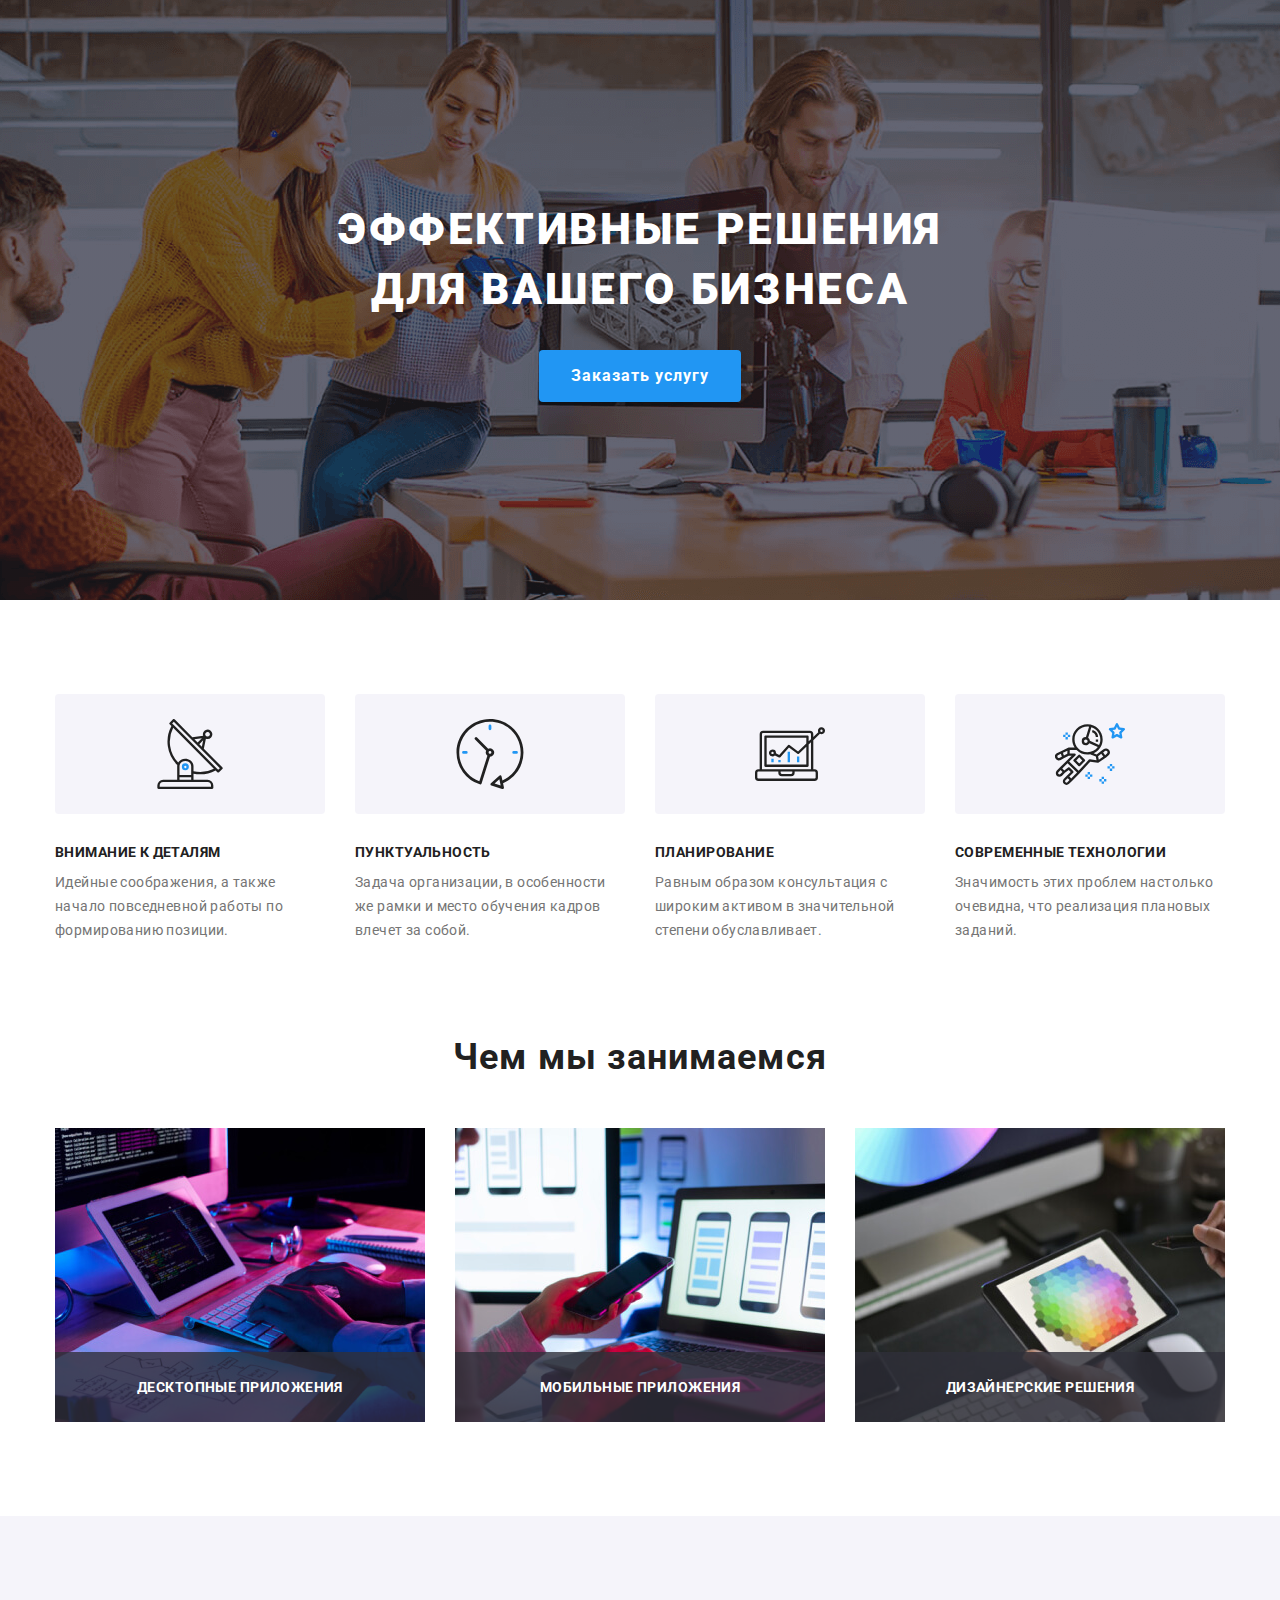
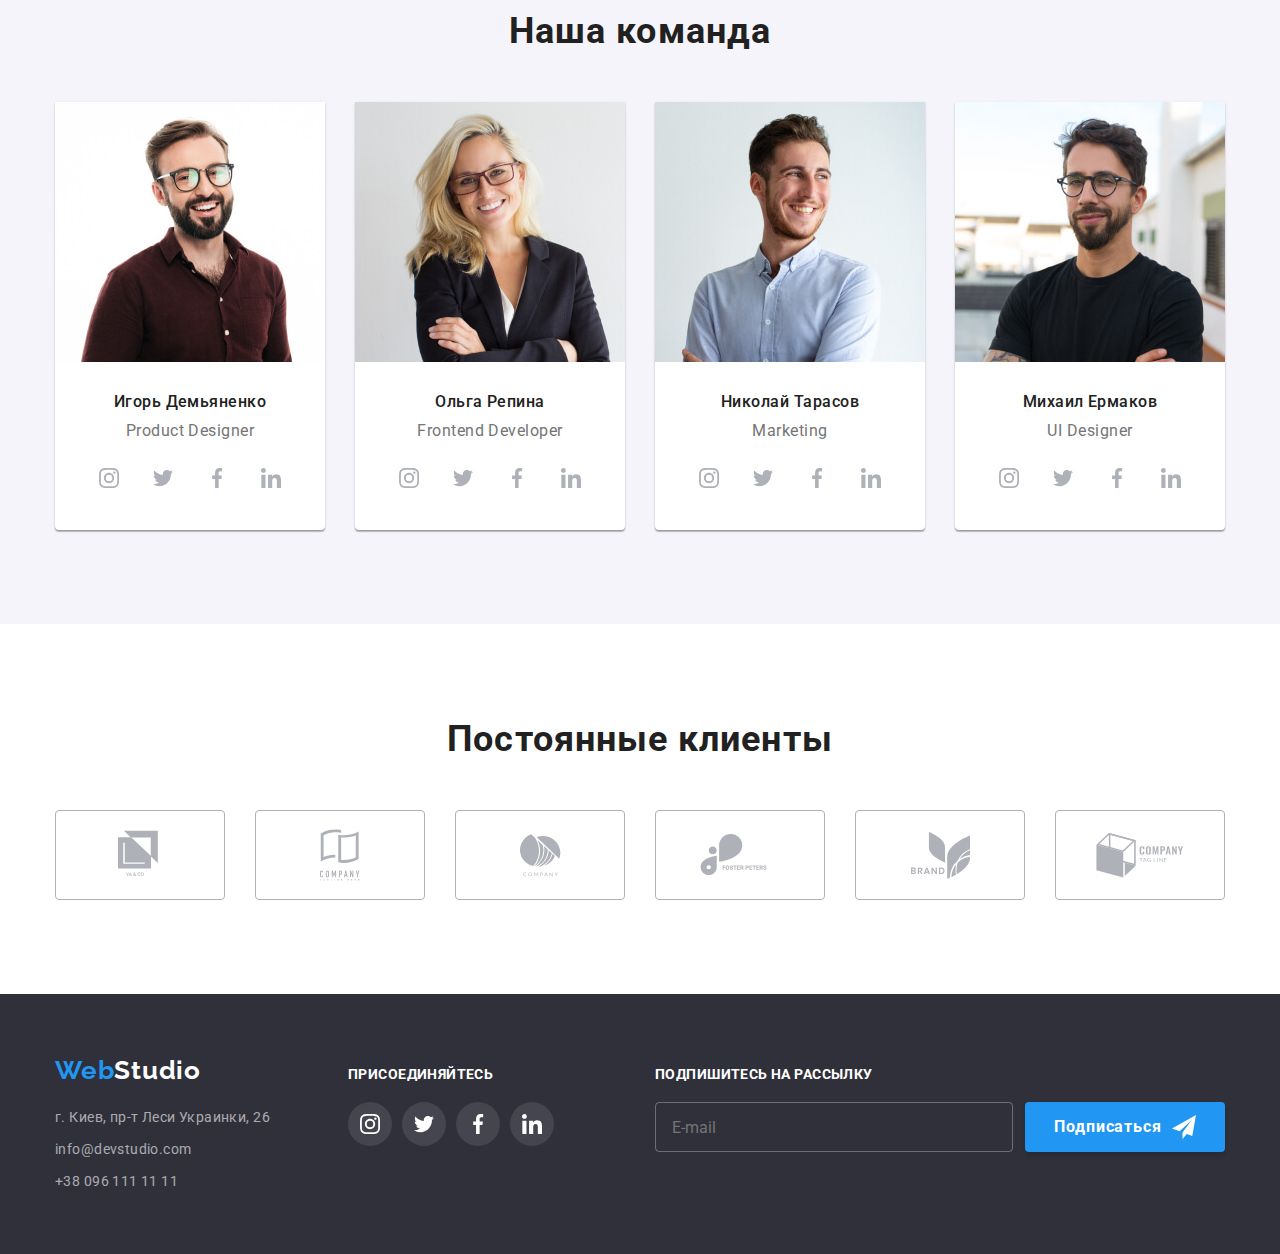
==== commit cd0f87d8: "Адаптивность секций" ====
--- a/index.html
+++ b/index.html
@@ -384,8 +384,6 @@
     <footer class="footer">
       <div class="container">
           <div class="footer-address-social-wrap">
-           <!-- <ul class="footer-list list"> -->
-           <!-- <li class="footer-left-side"> -->
             <div class="address-container">
               <a class="logo-footer link" href="./index.html" lang="en"
                 ><span class="logo-first-word">Web</span>Studio</a
@@ -400,7 +398,7 @@
                       >г. Киев, пр-т Леси Украинки, 26</a
                     >
                   </li>
-                  <li>
+                  <li class="address-list-item">
                     <a
                       class="address-link-mail-foot link"
                       href="mailto:info@devstudio.com"
@@ -415,7 +413,6 @@
                 </ul>
               </address>
             </div>
-           <!-- </li> -->
             <div class="footer-social-side">
               <h3 class="footer-social-side-title">присоединяйтесь</h3>
               <ul class="social-list list">
@@ -449,23 +446,20 @@
                 </li>
               </ul>
             </div>
-          </div>
-          <!-- </li> -->
-          <!-- <li class="subscribe"> -->
+          </div>       
             <form action="#" class="form-subscribe"> 
               <h3 class="footer-social-side-title">Подпишитесь на рассылку</h3>
-              <input class="input-form-subscribe" type="email" name="user-imail" placeholder="E-mail" required >
-              <button type="submit" class="subscribe-btn ">
-                <span >Подписаться  
-                  <svg width="24px" height="24px" >
-                    <use href="./images/sprite.svg#telegram"></use>
-                  </svg>
-                </span>
-              </button>
+              <div class="form-subscribe-wrapper">
+                <input class="form-subscribe-input" type="email" name="user-imail" placeholder="E-mail" required >
+                <button type="submit" class="form-subscribe-btn ">
+                  Подписаться  
+                    <svg width="24px" height="24px" >
+                      <use href="./images/sprite.svg#telegram"></use>
+                    </svg>
+                </button>
+              </div>
             </form>
-          <!-- </li> -->
-        <!-- </ul> -->
-      </div>
+        </div>
     </footer>
     <div class="backdrop is-hidden" data-modal>
       <div class="modal-wrapper">
--- a/css/main.min.css
+++ b/css/main.min.css
@@ -1,2 +1,2 @@
-.visually-hidden{position:absolute !important;clip:rect(1px 1px 1px 1px);clip:rect(1px, 1px, 1px, 1px);padding:0 !important;border:0 !important;height:1px !important;width:1px !important;overflow:hidden}*,*::before,*::after{margin:0;padding:0}body{font-family:"Roboto",sans-serif;font-style:normal}.list{list-style:none}.link{text-decoration:none}img{display:block;max-width:100%;height:auto}.container{margin-left:auto;margin-right:auto;padding-left:15px;padding-right:15px}@media screen and (min-width: 480px){.container{width:480px}}@media screen and (min-width: 768px){.container{width:768px}}@media screen and (min-width: 1200px){.container{width:1200px}}.logo{font-family:"Raleway",sans-serif;font-weight:700;font-size:26px;line-height:1.192;letter-spacing:0.03em;color:#000000;margin-right:94px;animation-duration:2000ms;animation-iteration-count:infinite}.logo-footer{font-family:"Raleway",sans-serif;font-weight:700;font-size:26px;line-height:1.192;letter-spacing:0.03em;color:#fff;display:inline-block;margin-bottom:20px}.logo-first-word{color:#2196f3}.modal-btn{font-family:"Roboto",sans-serif;font-weight:700;font-size:16px;line-height:1.875;text-align:center;letter-spacing:0.06em;color:#fff;background:#2196f3;box-shadow:0px 4px 4px rgba(0,0,0,0.15);border-radius:4px;border-style:none;padding:11px 32px;cursor:pointer}.modal-btn__send{width:200px;height:50px;padding:10px 55px;margin:0 auto}.social-list{display:flex;justify-content:center;padding-bottom:30px}.social-list-link{width:44px;height:44px;border-radius:50%;display:flex;align-items:center;justify-content:center;transition:background-color 250ms cubic-bezier(0.4, 0, 0.2, 1)}.social-list-link:hover{background-color:#2196f3}.social-list-item:not(:last-child){margin-right:10px}.social-list-svg{width:20px;height:20px;fill:#afb1b8;transition:fill 250ms cubic-bezier(0.4, 0, 0.2, 1)}.social-list-link:hover .social-list-svg{fill:#fff}.backdrop{position:fixed;top:0;left:0;width:100%;height:100%;overflow-y:auto;background-color:rgba(0,0,0,0.5)}.backdrop.is-hidden{pointer-events:none;visibility:hidden;opacity:0;transition:opacity 250ms cubic-bezier(0.4, 0, 0.2, 1),visibility 0ms linear 250ms}.modal{width:528px;height:581px;transform:scale(1) perspective(400px) rotateX(0deg);transition:transform 250ms cubic-bezier(0.4, 0, 0.2, 1);background-color:#fff;box-shadow:0px 1px 3px rgba(0,0,0,0.12),0px 1px 1px rgba(0,0,0,0.14),0px 2px 1px rgba(0,0,0,0.2);border-radius:4px;padding:40px}.modal-wrapper{display:flex;justify-content:center;align-items:center;min-height:100%;padding:15px}.backdrop.is-hidden .modal{transform:scale(0.3) perspective(400px) rotateX(25deg);transition:transform 250ms cubic-bezier(0.4, 0, 0.2, 1)}.close-btn{position:absolute;top:8px;right:8px;width:30px;height:30px;display:flex;justify-content:center;align-items:center;background-color:#fff;border:1px solid rgba(0,0,0,0.1);border-radius:50%;cursor:pointer;fill:#000000;outline:none;transition:fill 250ms cubic-bezier(0.4, 0, 0.2, 1)}.close-btn:hover{fill:#2196f3}.modal-form{display:flex;flex-direction:column}.modal-form-title{font-weight:700;font-size:20px;line-height:1.15;text-align:center;letter-spacing:0.03em;color:#212121;padding-bottom:12px}.modal-form-field{margin-bottom:10px;font-weight:400;font-size:12px;line-height:1.167;letter-spacing:0.01em;color:#757575}.modal-form-field-wrapper{display:block;position:relative;margin-top:4px}.modal-form-input:focus,.modal-form-message:focus{outline:none;border:1px solid #2196f3}.modal-form-input{display:block;width:100%;height:40px;border:1px solid rgba(33,33,33,0.2);border-radius:4px;padding-left:42px;transition:border 250ms cubic-bezier(0.4, 0, 0.2, 1)}.modal-form-message{height:120px;border:1px solid rgba(33,33,33,0.2);border-radius:4px;resize:none;padding:12px 16px;margin-bottom:20px;font-weight:400;font-size:12px;line-height:1.167;transition:border 250ms cubic-bezier(0.4, 0, 0.2, 1)}.modal-form-message:placeholder-shown{font-weight:400;font-size:14px;line-height:1.143;letter-spacing:0.01em;color:rgba(117,117,117,0.5)}.modal-form-message-field{font-weight:400;font-size:12px;line-height:1.167;letter-spacing:0.01em;color:#757575;padding-bottom:4px}.modal-form-svg-icon{position:absolute;top:50%;left:12px;transform:translateY(-50%);transition:fill 250ms cubic-bezier(0.4, 0, 0.2, 1)}.modal-form-input:focus+.modal-form-svg-icon{fill:#2196f3}.modal-form-policy-label{font-weight:400;font-size:14px;line-height:1.714;letter-spacing:0.03em;color:#757575;padding-bottom:30px;margin:0 auto;display:flex;align-items:center}.modal-form-policy-label::before{content:'';margin-right:7px;display:inline-block;width:16px;height:15px;border:2px solid #212121;border-radius:2px;background-image:url(../images/modal/vector.svg);background-position:center;background-repeat:no-repeat;background-size:contain}.modal-form-policy:checked+.modal-form-policy-label::before{border:1px solid #2196f3;background-color:#2196f3}.modal-form .modal-form-policy-label a{text-decoration-line:underline;color:#2196f3}.nav{display:flex;align-items:center}.nav-list{display:flex}.nav-list-link{font-family:"Roboto",sans-serif;font-weight:500;font-size:14px;line-height:1.14;letter-spacing:0.02em;color:#212121;transition:color 250ms cubic-bezier(0.4, 0, 0.2, 1)}.nav-list-item{padding-top:32px;padding-bottom:32px}.nav-list-item:not(:last-child){margin-right:52px}.nav-list-link:hover,.nav-list-link:focus,.nav .active{color:#2196f3;position:relative}.nav-list-link:hover .nav-list-link::after,.nav-list-link:focus .nav-list-link::after,.nav .active .nav-list-link::after{position:absolute;content:'';display:block;width:100%;height:4px;background-color:#2196f3;border-radius:4px;bottom:-33px}.address-header{margin-left:auto}.address-header-list{display:flex;align-items:center}.address-header-list-item:not(:last-child){margin-right:30px}.address-link-mail,.address-link-tel{font-family:"Roboto",sans-serif;font-style:normal;font-weight:500;font-size:14px;line-height:1.142;letter-spacing:0.02em;color:#757575;display:flex;align-items:center;transition:color 250ms cubic-bezier(0.4, 0, 0.2, 1)}.address-link-mail:hover,.address-link-mail:focus,.address-link-mail:hover,.address-link-mail:focus,.address-link-tel:hover,.address-link-tel:focus,.address-link-tel:hover,.address-link-tel:focus{color:#2196f3}.letter-svg,.phone-svg{margin-right:10px;fill:currentColor}.header-portfolio{border-bottom:1px solid #ececec}.nav{display:flex;align-items:center}.nav-list{display:flex}.nav-list-link{font-family:"Roboto",sans-serif;font-weight:500;font-size:14px;line-height:1.14;letter-spacing:0.02em;color:#212121;transition:color 250ms cubic-bezier(0.4, 0, 0.2, 1)}.nav-list-item{padding-top:32px;padding-bottom:32px}.nav-list-item:not(:last-child){margin-right:52px}.nav-list-link:hover,.nav-list-link:focus,.nav .active{color:#2196f3;position:relative}.nav-list-link:hover .nav-list-link::after,.nav-list-link:focus .nav-list-link::after,.nav .active .nav-list-link::after{position:absolute;content:'';display:block;width:100%;height:4px;background-color:#2196f3;border-radius:4px;bottom:-33px}.address-header{margin-left:auto}.address-header-list{display:flex;align-items:center}.address-header-list-item:not(:last-child){margin-right:30px}.address-link-mail,.address-link-tel{font-family:"Roboto",sans-serif;font-style:normal;font-weight:500;font-size:14px;line-height:1.142;letter-spacing:0.02em;color:#757575;display:flex;align-items:center;transition:color 250ms cubic-bezier(0.4, 0, 0.2, 1)}.address-link-mail:hover,.address-link-mail:focus,.address-link-mail:hover,.address-link-mail:focus,.address-link-tel:hover,.address-link-tel:focus,.address-link-tel:hover,.address-link-tel:focus{color:#2196f3}.letter-svg,.phone-svg{margin-right:10px;fill:currentColor}.header-portfolio{border-bottom:1px solid #ececec}.hero{max-width:100%;height:400px;margin:0 auto;padding:120px 0px;text-align:center;background-color:#2f303a;background-repeat:no-repeat;background-position:center;background-image:linear-gradient(rgba(47,48,58,0.4), rgba(47,48,58,0.4)),url(../images/hero/bg-mobile.png)}@media screen and (min-width: 480px){.hero{max-width:480px;background-size:480px 400px;background-image:linear-gradient(rgba(47,48,58,0.4), rgba(47,48,58,0.4)),url(../images/hero/bg-mobile.png)}}@media screen and (min-width: 480px) and (min-device-pixel-ratio: 2), screen and (min-width: 480px) and (min-resolution: 192dpi), screen and (min-width: 480px) and (min-resolution: 2dppx){.hero{background-image:linear-gradient(rgba(47,48,58,0.4), rgba(47,48,58,0.4)),url(../images/hero/bg-mobile@2x.png)}}@media screen and (min-width: 768px){.hero{max-width:768px;background-size:768px 400px;background-image:linear-gradient(rgba(47,48,58,0.4), rgba(47,48,58,0.4)),url(../images/hero/bg-tablet.png)}}@media screen and (min-width: 768px) and (min-device-pixel-ratio: 2), screen and (min-width: 768px) and (min-resolution: 192dpi), screen and (min-width: 768px) and (min-resolution: 2dppx){.hero{background-image:linear-gradient(rgba(47,48,58,0.4), rgba(47,48,58,0.4)),url(../images/hero/bg-tablet@2x.png)}}@media screen and (min-width: 1200px){.hero{max-width:1600px;height:600px;padding:200px 0px;background-size:1600px 600px;background-image:linear-gradient(rgba(47,48,58,0.4), rgba(47,48,58,0.4)),url(../images/hero/bg-desktop.png)}}@media screen and (min-width: 1200px) and (min-device-pixel-ratio: 2), screen and (min-width: 1200px) and (min-resolution: 192dpi), screen and (min-width: 1200px) and (min-resolution: 2dppx){.hero{background-image:linear-gradient(rgba(47,48,58,0.4), rgba(47,48,58,0.4)),url(../images/hero/bg-desktop@2x.png)}}.hero-title{margin-right:auto;margin-left:auto;margin-bottom:30px;font-weight:900;font-size:26px;line-height:1.615;text-align:center;letter-spacing:0.06em;text-transform:uppercase;color:#fff}@media screen and (min-width: 480px){.hero-title{width:368px}}@media screen and (min-width: 1200px){.hero-title{width:696px;font-size:44px;line-height:1.363}}.advantage{padding-top:60px;padding-bottom:30px}@media screen and (min-width: 1200px){.advantage{padding-top:94px;padding-bottom:0px}}@media screen and (min-width: 768px){.advantage-list{display:flex;flex-wrap:wrap}}@media screen and (min-width: 480px){.advantage-list-item{width:450px}}@media screen and (min-width: 768px){.advantage-list-item{width:354px}}@media screen and (min-width: 1200px){.advantage-list-item{width:270px}}@media screen and (min-width: 768px){.advantage-list-item:nth-child(odd){margin-right:30px}}.advantage-list-item:not(:last-child){margin-bottom:30px}@media screen and (min-width: 1200px){.advantage-list-item:not(:last-child){margin-right:30px;margin-bottom:0}}.advantage-title{font-weight:700;font-size:14px;line-height:1.142;letter-spacing:0.03em;text-transform:uppercase;color:#212121;margin-bottom:10px}@media screen and (max-width: 767px){.advantage-title{text-align:center}}.advantage-description{font-weight:400;font-size:14px;line-height:1.72;letter-spacing:0.03em;color:#757575}.advantage .advantage-list-item::before{content:'';display:block;height:120px;margin-bottom:30px;background-color:#f5f4fa;border-radius:4px;background-repeat:no-repeat;background-position:center}.advantage .advantage-list-item:nth-child(1)::before{background-image:url(../images/advantage/antenna.svg)}.advantage .advantage-list-item:nth-child(2)::before{background-image:url(../images/advantage/clock.svg)}.advantage .advantage-list-item:nth-child(3)::before{background-image:url(../images/advantage/pc.svg)}.advantage .advantage-list-item:nth-child(4)::before{background-image:url(../images/advantage/astronaut.svg)}.about{padding-top:94px;padding-bottom:94px}@media screen and (max-width: 1199px){.about{display:none}}.about-title{font-weight:700;font-size:36px;line-height:1.167;text-align:center;letter-spacing:0.03em;color:#212121;margin-bottom:50px}.about-text-overlay{position:absolute;bottom:0px;height:70px;width:100%;display:flex;justify-content:center;align-items:center;background-color:rgba(47,48,58,0.8)}.about-text{font-weight:700;font-size:14px;line-height:1.142;text-align:center;letter-spacing:0.03em;text-transform:uppercase;color:#fff}.about .about-list{display:flex}.about-list-item{position:relative}.about-list-item:not(:last-child){margin-right:30px}.team{padding-top:60px;padding-bottom:60px;background-color:#f5f4fa}@media screen and (min-width: 1200px){.team{padding-top:94px;padding-bottom:94px}}.team-list{display:flex;flex-direction:column;margin:-15px}@media screen and (min-width: 768px){.team-list{flex-direction:row;flex-wrap:wrap}}.team-list-item{background:#fff;box-shadow:0px 1px 3px rgba(0,0,0,0.12),0px 1px 1px rgba(0,0,0,0.14),0px 2px 1px rgba(0,0,0,0.2);border-radius:0px 0px 4px 4px;margin:15px}.team-title{font-weight:700;font-size:36px;line-height:1.167;text-align:center;letter-spacing:0.03em;color:#212121;margin-bottom:30px}@media screen and (min-width: 1200px){.team-title{margin-bottom:50px}}.team-list-name{font-weight:500;font-size:16px;line-height:1.187;text-align:center;letter-spacing:0.03em;color:#212121;padding-top:30px;padding-bottom:10px}.team-list-position{font-weight:400;font-size:16px;line-height:1.187;text-align:center;letter-spacing:0.03em;color:#757575;padding-bottom:16px}.clients{padding:60px 0px}@media screen and (min-width: 1200px){.clients{padding:94px 0px}}.clients-title{font-weight:700;font-size:28px;line-height:1.178;text-align:center;letter-spacing:0.03em;color:#212121;margin-bottom:30px}@media screen and (min-width: 1200px){.clients-title{font-size:36px;line-height:1.167;margin-bottom:50px}}.clients-list{display:flex;flex-wrap:wrap;margin:-15px}.clients-list-item{margin:15px;width:calc((100% - 2 * 30px) / 2)}@media screen and (min-width: 768px){.clients-list-item{width:calc((100% - 3 * 30px) / 3)}}@media screen and (min-width: 1200px){.clients-list-item{width:170px}}.clients-link{display:flex;justify-content:center;align-items:center;width:100%;height:90px;border:1px solid #afb1b8;border-radius:4px;color:#afb1b8;transition:border 250ms cubic-bezier(0.4, 0, 0.2, 1),color 250ms cubic-bezier(0.4, 0, 0.2, 1)}.clients-link:hover{border:1px solid #2196f3;color:#2196f3}.clients-logo-svg{fill:currentColor}.footer{background-color:#2f303a;padding-top:60px;padding-bottom:60px}@media screen and (max-width: 1199px){.footer{text-align:center}}@media screen and (min-width: 768px) and (max-width: 1199px){.footer-address-social-wrap{display:flex;justify-content:center;margin-bottom:60px}}@media screen and (min-width: 1200px){.footer-address-social-wrap{display:flex;align-items:baseline}}@media screen and (max-width: 767px){.footer-social-side{margin-bottom:60px}}@media screen and (min-width: 1200px){.footer-social-side{margin-right:93px}}.footer-social-side-title{font-weight:700;font-size:14px;line-height:1.142;letter-spacing:0.03em;text-transform:uppercase;color:#fff;padding-bottom:20px;padding-top:12px}.footer-social-side .social-list-svg{fill:#fff}.footer-social-side .social-list-link:hover{background:#2196f3}.social-list-link{background:rgba(255,255,255,0.1)}@media screen and (max-width: 767px){.address-container{margin-bottom:60px}}@media screen and (min-width: 768px){.address-container{margin-right:165px}}@media screen and (min-width: 1200px){.address-container{margin-right:78px;text-align:left}}.address-link-maps-foot,.address-link-mail-foot,.address-link-tel-foot{font-style:normal;font-weight:400;font-size:14px;line-height:1.714;letter-spacing:0.03em;color:rgba(255,255,255,0.6)}.form-subscribe :placeholder-shown{padding:15px 16px;font-size:16px;line-height:1.25;font-weight:400;letter-spacing:0.03em;color:rgba(255,255,255,0.6)}.form-subscribe .input-form-subscribe{border:1px solid rgba(255,255,255,0.3);border-radius:4px;background:#2f303a;outline:none;width:358px;height:50px;padding-left:16px;margin-right:12px;color:#fff}.form-subscribe .subscribe-btn{width:200px;height:50px;background:#2196f3;border-radius:4px;box-shadow:0px 4px 4px rgba(0,0,0,0.15);border-color:#2196f3;cursor:pointer}.form-subscribe .subscribe-btn span{display:flex;align-items:center;justify-content:center;padding:10px 28px;font-weight:bold;font-size:16px;line-height:1.87;letter-spacing:0.06em;color:#fff;fill:#fff}.form-subscribe .subscribe-btn svg{margin-left:10px}
+.visually-hidden{position:absolute !important;clip:rect(1px 1px 1px 1px);clip:rect(1px, 1px, 1px, 1px);padding:0 !important;border:0 !important;height:1px !important;width:1px !important;overflow:hidden}*,*::before,*::after{margin:0;padding:0}body{font-family:"Roboto",sans-serif;font-style:normal}.list{list-style:none}.link{text-decoration:none}img{display:block;max-width:100%;height:auto}.container{margin-left:auto;margin-right:auto;padding-left:15px;padding-right:15px}@media screen and (min-width: 480px){.container{width:480px}}@media screen and (min-width: 768px){.container{width:768px}}@media screen and (min-width: 1200px){.container{width:1200px}}@media screen and (min-width: 1200px){.footer .container{display:flex;align-items:baseline;justify-content:space-between}}.logo{font-family:"Raleway",sans-serif;font-weight:700;font-size:26px;line-height:1.192;letter-spacing:0.03em;color:#000000;margin-right:94px;animation-duration:2000ms;animation-iteration-count:infinite}.logo-footer{font-family:"Raleway",sans-serif;font-weight:700;font-size:26px;line-height:1.192;letter-spacing:0.03em;color:#fff;display:inline-block;margin-bottom:20px}.logo-first-word{color:#2196f3}.modal-btn{font-family:"Roboto",sans-serif;font-weight:700;font-size:16px;line-height:1.875;text-align:center;letter-spacing:0.06em;color:#fff;background:#2196f3;box-shadow:0px 4px 4px rgba(0,0,0,0.15);border-radius:4px;border-style:none;padding:11px 32px;cursor:pointer}.modal-btn__send{width:200px;height:50px;padding:10px 55px;margin:0 auto}.social-list{display:flex;justify-content:center;padding-bottom:30px}.social-list-link{width:44px;height:44px;border-radius:50%;display:flex;align-items:center;justify-content:center;transition:background-color 250ms cubic-bezier(0.4, 0, 0.2, 1)}.social-list-link:hover{background-color:#2196f3}.social-list-item:not(:last-child){margin-right:10px}.social-list-svg{width:20px;height:20px;fill:#afb1b8;transition:fill 250ms cubic-bezier(0.4, 0, 0.2, 1)}.social-list-link:hover .social-list-svg{fill:#fff}.backdrop{position:fixed;top:0;left:0;width:100%;height:100%;overflow-y:auto;background-color:rgba(0,0,0,0.5)}.backdrop.is-hidden{pointer-events:none;visibility:hidden;opacity:0;transition:opacity 250ms cubic-bezier(0.4, 0, 0.2, 1),visibility 0ms linear 250ms}.modal{width:528px;height:581px;transform:scale(1) perspective(400px) rotateX(0deg);transition:transform 250ms cubic-bezier(0.4, 0, 0.2, 1);background-color:#fff;box-shadow:0px 1px 3px rgba(0,0,0,0.12),0px 1px 1px rgba(0,0,0,0.14),0px 2px 1px rgba(0,0,0,0.2);border-radius:4px;padding:40px}.modal-wrapper{display:flex;justify-content:center;align-items:center;min-height:100%;padding:15px}.backdrop.is-hidden .modal{transform:scale(0.3) perspective(400px) rotateX(25deg);transition:transform 250ms cubic-bezier(0.4, 0, 0.2, 1)}.close-btn{position:absolute;top:8px;right:8px;width:30px;height:30px;display:flex;justify-content:center;align-items:center;background-color:#fff;border:1px solid rgba(0,0,0,0.1);border-radius:50%;cursor:pointer;fill:#000000;outline:none;transition:fill 250ms cubic-bezier(0.4, 0, 0.2, 1)}.close-btn:hover{fill:#2196f3}.modal-form{display:flex;flex-direction:column}.modal-form-title{font-weight:700;font-size:20px;line-height:1.15;text-align:center;letter-spacing:0.03em;color:#212121;padding-bottom:12px}.modal-form-field{margin-bottom:10px;font-weight:400;font-size:12px;line-height:1.167;letter-spacing:0.01em;color:#757575}.modal-form-field-wrapper{display:block;position:relative;margin-top:4px}.modal-form-input:focus,.modal-form-message:focus{outline:none;border:1px solid #2196f3}.modal-form-input{display:block;width:100%;height:40px;border:1px solid rgba(33,33,33,0.2);border-radius:4px;padding-left:42px;transition:border 250ms cubic-bezier(0.4, 0, 0.2, 1)}.modal-form-message{height:120px;border:1px solid rgba(33,33,33,0.2);border-radius:4px;resize:none;padding:12px 16px;margin-bottom:20px;font-weight:400;font-size:12px;line-height:1.167;transition:border 250ms cubic-bezier(0.4, 0, 0.2, 1)}.modal-form-message:placeholder-shown{font-weight:400;font-size:14px;line-height:1.143;letter-spacing:0.01em;color:rgba(117,117,117,0.5)}.modal-form-message-field{font-weight:400;font-size:12px;line-height:1.167;letter-spacing:0.01em;color:#757575;padding-bottom:4px}.modal-form-svg-icon{position:absolute;top:50%;left:12px;transform:translateY(-50%);transition:fill 250ms cubic-bezier(0.4, 0, 0.2, 1)}.modal-form-input:focus+.modal-form-svg-icon{fill:#2196f3}.modal-form-policy-label{font-weight:400;font-size:14px;line-height:1.714;letter-spacing:0.03em;color:#757575;padding-bottom:30px;margin:0 auto;display:flex;align-items:center}.modal-form-policy-label::before{content:'';margin-right:7px;display:inline-block;width:16px;height:15px;border:2px solid #212121;border-radius:2px;background-image:url(../images/modal/vector.svg);background-position:center;background-repeat:no-repeat;background-size:contain}.modal-form-policy:checked+.modal-form-policy-label::before{border:1px solid #2196f3;background-color:#2196f3}.modal-form .modal-form-policy-label a{text-decoration-line:underline;color:#2196f3}.nav{display:flex;align-items:center}.nav-list{display:flex}.nav-list-link{font-family:"Roboto",sans-serif;font-weight:500;font-size:14px;line-height:1.14;letter-spacing:0.02em;color:#212121;transition:color 250ms cubic-bezier(0.4, 0, 0.2, 1)}.nav-list-item{padding-top:32px;padding-bottom:32px}.nav-list-item:not(:last-child){margin-right:52px}.nav-list-link:hover,.nav-list-link:focus,.nav .active{color:#2196f3;position:relative}.nav-list-link:hover .nav-list-link::after,.nav-list-link:focus .nav-list-link::after,.nav .active .nav-list-link::after{position:absolute;content:'';display:block;width:100%;height:4px;background-color:#2196f3;border-radius:4px;bottom:-33px}.address-header{margin-left:auto}.address-header-list{display:flex;align-items:center}.address-header-list-item:not(:last-child){margin-right:30px}.address-link-mail,.address-link-tel{font-family:"Roboto",sans-serif;font-style:normal;font-weight:500;font-size:14px;line-height:1.142;letter-spacing:0.02em;color:#757575;display:flex;align-items:center;transition:color 250ms cubic-bezier(0.4, 0, 0.2, 1)}.address-link-mail:hover,.address-link-mail:focus,.address-link-mail:hover,.address-link-mail:focus,.address-link-tel:hover,.address-link-tel:focus,.address-link-tel:hover,.address-link-tel:focus{color:#2196f3}.letter-svg,.phone-svg{margin-right:10px;fill:currentColor}.header-portfolio{border-bottom:1px solid #ececec}.nav{display:flex;align-items:center}.nav-list{display:flex}.nav-list-link{font-family:"Roboto",sans-serif;font-weight:500;font-size:14px;line-height:1.14;letter-spacing:0.02em;color:#212121;transition:color 250ms cubic-bezier(0.4, 0, 0.2, 1)}.nav-list-item{padding-top:32px;padding-bottom:32px}.nav-list-item:not(:last-child){margin-right:52px}.nav-list-link:hover,.nav-list-link:focus,.nav .active{color:#2196f3;position:relative}.nav-list-link:hover .nav-list-link::after,.nav-list-link:focus .nav-list-link::after,.nav .active .nav-list-link::after{position:absolute;content:'';display:block;width:100%;height:4px;background-color:#2196f3;border-radius:4px;bottom:-33px}.address-header{margin-left:auto}.address-header-list{display:flex;align-items:center}.address-header-list-item:not(:last-child){margin-right:30px}.address-link-mail,.address-link-tel{font-family:"Roboto",sans-serif;font-style:normal;font-weight:500;font-size:14px;line-height:1.142;letter-spacing:0.02em;color:#757575;display:flex;align-items:center;transition:color 250ms cubic-bezier(0.4, 0, 0.2, 1)}.address-link-mail:hover,.address-link-mail:focus,.address-link-mail:hover,.address-link-mail:focus,.address-link-tel:hover,.address-link-tel:focus,.address-link-tel:hover,.address-link-tel:focus{color:#2196f3}.letter-svg,.phone-svg{margin-right:10px;fill:currentColor}.header-portfolio{border-bottom:1px solid #ececec}.hero{max-width:100%;height:400px;margin:0 auto;padding:120px 0px;text-align:center;background-color:#2f303a;background-repeat:no-repeat;background-position:center;background-image:linear-gradient(rgba(47,48,58,0.4), rgba(47,48,58,0.4)),url(../images/hero/bg-mobile.png)}@media screen and (min-width: 480px){.hero{max-width:480px;background-size:480px 400px;background-image:linear-gradient(rgba(47,48,58,0.4), rgba(47,48,58,0.4)),url(../images/hero/bg-mobile.png)}}@media screen and (min-width: 480px) and (min-device-pixel-ratio: 2), screen and (min-width: 480px) and (min-resolution: 192dpi), screen and (min-width: 480px) and (min-resolution: 2dppx){.hero{background-image:linear-gradient(rgba(47,48,58,0.4), rgba(47,48,58,0.4)),url(../images/hero/bg-mobile@2x.png)}}@media screen and (min-width: 768px){.hero{max-width:768px;background-size:768px 400px;background-image:linear-gradient(rgba(47,48,58,0.4), rgba(47,48,58,0.4)),url(../images/hero/bg-tablet.png)}}@media screen and (min-width: 768px) and (min-device-pixel-ratio: 2), screen and (min-width: 768px) and (min-resolution: 192dpi), screen and (min-width: 768px) and (min-resolution: 2dppx){.hero{background-image:linear-gradient(rgba(47,48,58,0.4), rgba(47,48,58,0.4)),url(../images/hero/bg-tablet@2x.png)}}@media screen and (min-width: 1200px){.hero{max-width:1600px;height:600px;padding:200px 0px;background-size:1600px 600px;background-image:linear-gradient(rgba(47,48,58,0.4), rgba(47,48,58,0.4)),url(../images/hero/bg-desktop.png)}}@media screen and (min-width: 1200px) and (min-device-pixel-ratio: 2), screen and (min-width: 1200px) and (min-resolution: 192dpi), screen and (min-width: 1200px) and (min-resolution: 2dppx){.hero{background-image:linear-gradient(rgba(47,48,58,0.4), rgba(47,48,58,0.4)),url(../images/hero/bg-desktop@2x.png)}}.hero-title{margin-right:auto;margin-left:auto;margin-bottom:30px;font-weight:900;font-size:26px;line-height:1.615;text-align:center;letter-spacing:0.06em;text-transform:uppercase;color:#fff}@media screen and (min-width: 480px){.hero-title{width:368px}}@media screen and (min-width: 1200px){.hero-title{width:696px;font-size:44px;line-height:1.363}}.advantage{padding-top:60px;padding-bottom:30px}@media screen and (min-width: 1200px){.advantage{padding-top:94px;padding-bottom:0px}}@media screen and (min-width: 768px){.advantage-list{display:flex;flex-wrap:wrap}}@media screen and (min-width: 480px){.advantage-list-item{width:450px}}@media screen and (min-width: 768px){.advantage-list-item{width:354px}}@media screen and (min-width: 1200px){.advantage-list-item{width:270px}}@media screen and (min-width: 768px){.advantage-list-item:nth-child(odd){margin-right:30px}}.advantage-list-item:not(:last-child){margin-bottom:30px}@media screen and (min-width: 1200px){.advantage-list-item:not(:last-child){margin-right:30px;margin-bottom:0}}.advantage-title{font-weight:700;font-size:14px;line-height:1.142;letter-spacing:0.03em;text-transform:uppercase;color:#212121;margin-bottom:10px}@media screen and (max-width: 767px){.advantage-title{text-align:center}}.advantage-description{font-weight:400;font-size:14px;line-height:1.72;letter-spacing:0.03em;color:#757575}.advantage .advantage-list-item::before{content:'';display:block;height:120px;margin-bottom:30px;background-color:#f5f4fa;border-radius:4px;background-repeat:no-repeat;background-position:center}.advantage .advantage-list-item:nth-child(1)::before{background-image:url(../images/advantage/antenna.svg)}.advantage .advantage-list-item:nth-child(2)::before{background-image:url(../images/advantage/clock.svg)}.advantage .advantage-list-item:nth-child(3)::before{background-image:url(../images/advantage/pc.svg)}.advantage .advantage-list-item:nth-child(4)::before{background-image:url(../images/advantage/astronaut.svg)}.about{padding-top:94px;padding-bottom:94px}@media screen and (max-width: 1199px){.about{display:none}}.about-title{font-weight:700;font-size:36px;line-height:1.167;text-align:center;letter-spacing:0.03em;color:#212121;margin-bottom:50px}.about-text-overlay{position:absolute;bottom:0px;height:70px;width:100%;display:flex;justify-content:center;align-items:center;background-color:rgba(47,48,58,0.8)}.about-text{font-weight:700;font-size:14px;line-height:1.142;text-align:center;letter-spacing:0.03em;text-transform:uppercase;color:#fff}.about .about-list{display:flex}.about-list-item{position:relative}.about-list-item:not(:last-child){margin-right:30px}.team{padding-top:60px;padding-bottom:60px;background-color:#f5f4fa}@media screen and (min-width: 1200px){.team{padding-top:94px;padding-bottom:94px}}.team-list{display:flex;flex-direction:column;margin:-15px}@media screen and (min-width: 768px){.team-list{flex-direction:row;flex-wrap:wrap}}.team-list-item{background:#fff;box-shadow:0px 1px 3px rgba(0,0,0,0.12),0px 1px 1px rgba(0,0,0,0.14),0px 2px 1px rgba(0,0,0,0.2);border-radius:0px 0px 4px 4px;margin:15px}.team-title{font-weight:700;font-size:36px;line-height:1.167;text-align:center;letter-spacing:0.03em;color:#212121;margin-bottom:30px}@media screen and (min-width: 1200px){.team-title{margin-bottom:50px}}.team-list-name{font-weight:500;font-size:16px;line-height:1.187;text-align:center;letter-spacing:0.03em;color:#212121;padding-top:30px;padding-bottom:10px}.team-list-position{font-weight:400;font-size:16px;line-height:1.187;text-align:center;letter-spacing:0.03em;color:#757575;padding-bottom:16px}.clients{padding:60px 0px}@media screen and (min-width: 1200px){.clients{padding:94px 0px}}.clients-title{font-weight:700;font-size:28px;line-height:1.178;text-align:center;letter-spacing:0.03em;color:#212121;margin-bottom:30px}@media screen and (min-width: 1200px){.clients-title{font-size:36px;line-height:1.167;margin-bottom:50px}}.clients-list{display:flex;flex-wrap:wrap;margin:-15px}.clients-list-item{margin:15px;width:calc((100% - 2 * 30px) / 2)}@media screen and (min-width: 768px){.clients-list-item{width:calc((100% - 3 * 30px) / 3)}}@media screen and (min-width: 1200px){.clients-list-item{width:170px}}.clients-link{display:flex;justify-content:center;align-items:center;width:100%;height:90px;border:1px solid #afb1b8;border-radius:4px;color:#afb1b8;transition:border 250ms cubic-bezier(0.4, 0, 0.2, 1),color 250ms cubic-bezier(0.4, 0, 0.2, 1)}.clients-link:hover{border:1px solid #2196f3;color:#2196f3}.clients-logo-svg{fill:currentColor}.footer{background-color:#2f303a;padding-top:60px;padding-bottom:60px}@media screen and (max-width: 1199px){.footer{text-align:center}}@media screen and (min-width: 768px) and (max-width: 1199px){.footer-address-social-wrap{display:flex;justify-content:center;margin-bottom:60px}}@media screen and (min-width: 1200px){.footer-address-social-wrap{display:flex;align-items:baseline}}@media screen and (max-width: 767px){.footer-social-side{margin-bottom:60px}}@media screen and (min-width: 1200px){.footer-social-side{margin-right:93px}}.footer-social-side-title{font-weight:700;font-size:14px;line-height:1.142;letter-spacing:0.03em;text-transform:uppercase;color:#fff;padding-bottom:20px;padding-top:12px}.address-list-item:not(:last-child){margin-bottom:8px}.footer-social-side .social-list-svg{fill:#fff}.footer-social-side .social-list-link:hover{background:#2196f3}.social-list-link{background:rgba(255,255,255,0.1)}@media screen and (max-width: 767px){.address-container{margin-bottom:60px}}@media screen and (min-width: 768px){.address-container{margin-right:165px}}@media screen and (min-width: 1200px){.address-container{margin-right:78px;text-align:left}}.address-link-maps-foot,.address-link-mail-foot,.address-link-tel-foot{font-style:normal;font-weight:400;font-size:14px;line-height:1.714;letter-spacing:0.03em;color:rgba(255,255,255,0.6)}.form-subscribe-title{font-weight:700;font-size:14px;line-height:1.142;letter-spacing:0.03em;text-transform:uppercase;color:#fff;padding-bottom:20px}@media screen and (min-width: 1200px){.form-subscribe-wrapper{display:flex}}.form-subscribe-input{padding:15px 16px;width:80%;height:50px;margin-bottom:20px;border:1px solid rgba(255,255,255,0.3);border-radius:4px;background-color:transparent;color:#fff;outline:none}@media screen and (min-width: 480px){.form-subscribe-input{width:450px}}@media screen and (min-width: 1200px){.form-subscribe-input{width:358px;margin-right:12px;margin-bottom:0px}}.form-subscribe-input ::placeholder{font-weight:400;font-size:16px;line-height:1.25;letter-spacing:0.03em;color:rgba(255,255,255,0.6)}.form-subscribe-input :focus{outline:none}.form-subscribe-btn{display:flex;justify-content:center;align-items:center;width:200px;height:50px;padding:10px 28px;font-weight:bold;font-size:16px;line-height:1.87;letter-spacing:0.06em;color:#fff;background-color:#2196f3;box-shadow:0px 4px 4px rgba(0,0,0,0.15);border-radius:4px;border-style:none}@media screen and (max-width: 1200px){.form-subscribe-btn{margin-left:auto;margin-right:auto}}.form-subscribe-btn svg{margin-left:10px;fill:#fff}
 /*# sourceMappingURL=main.min.css.map */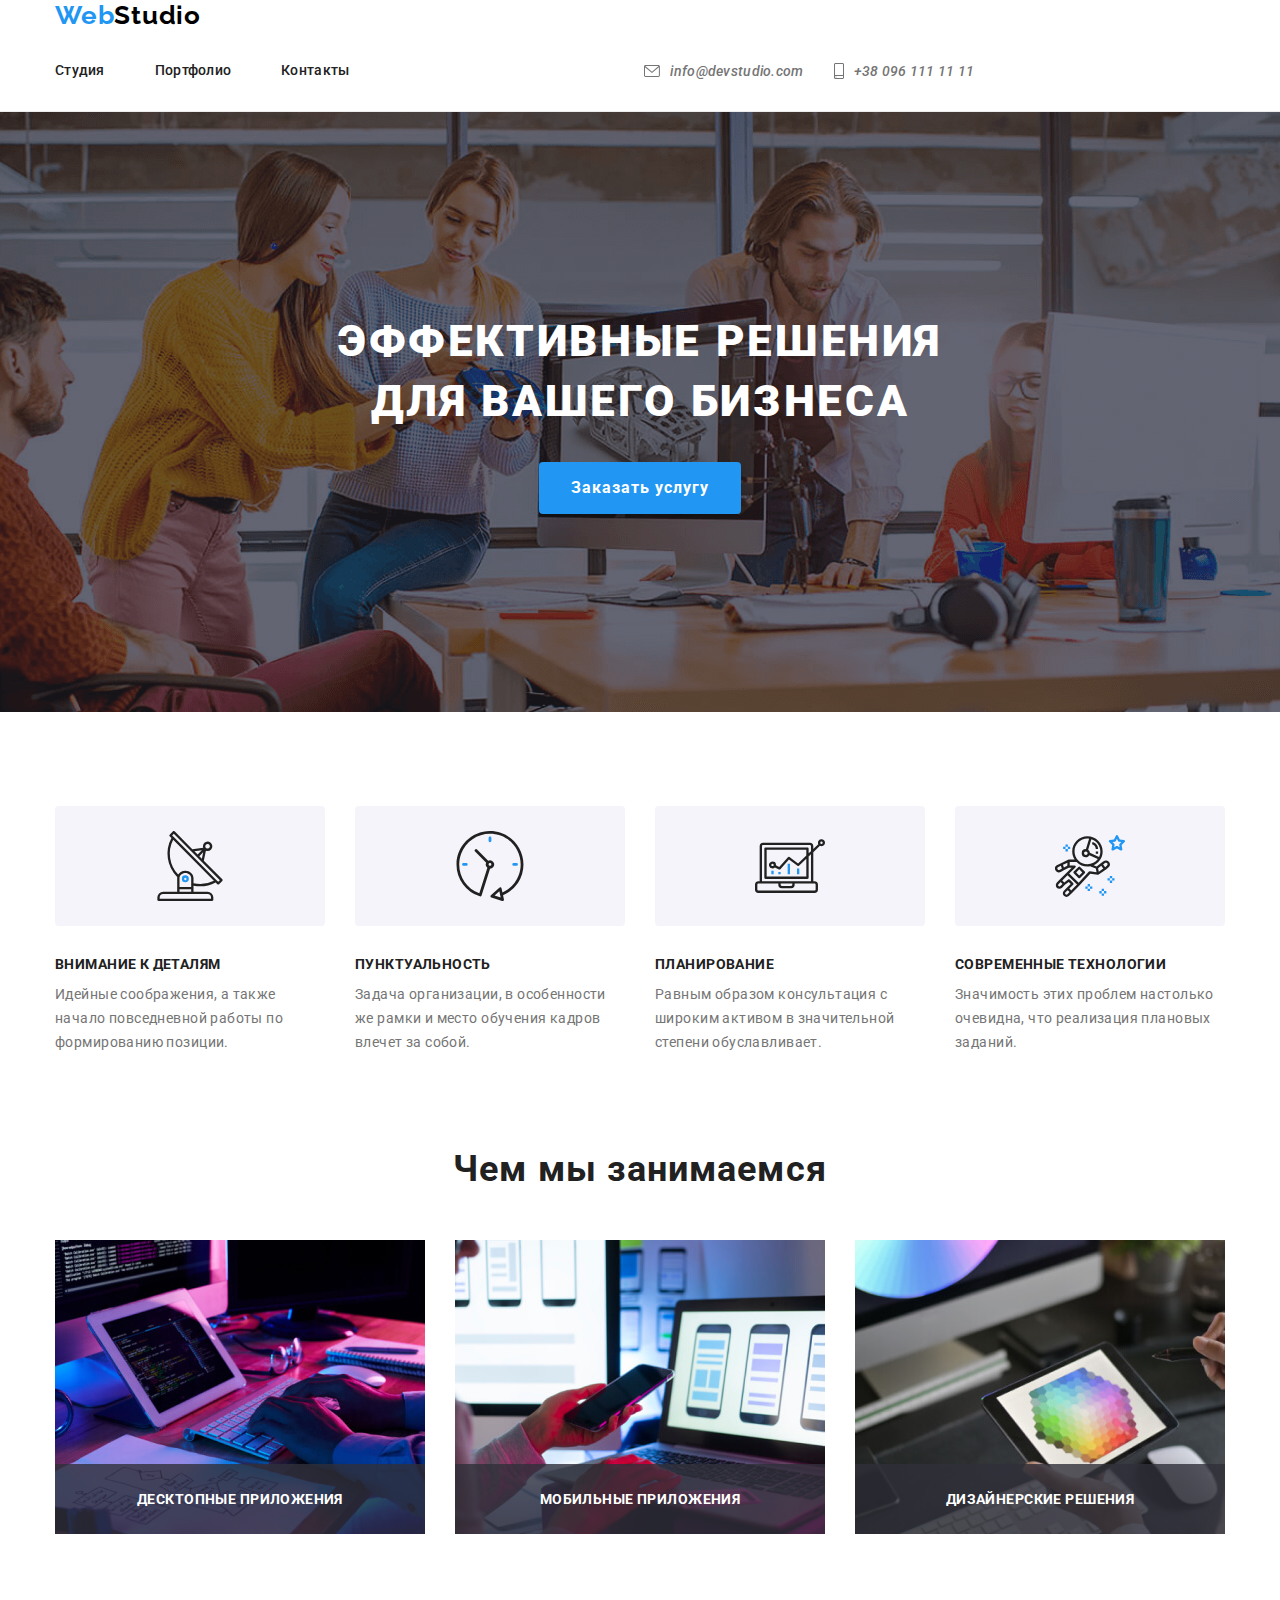
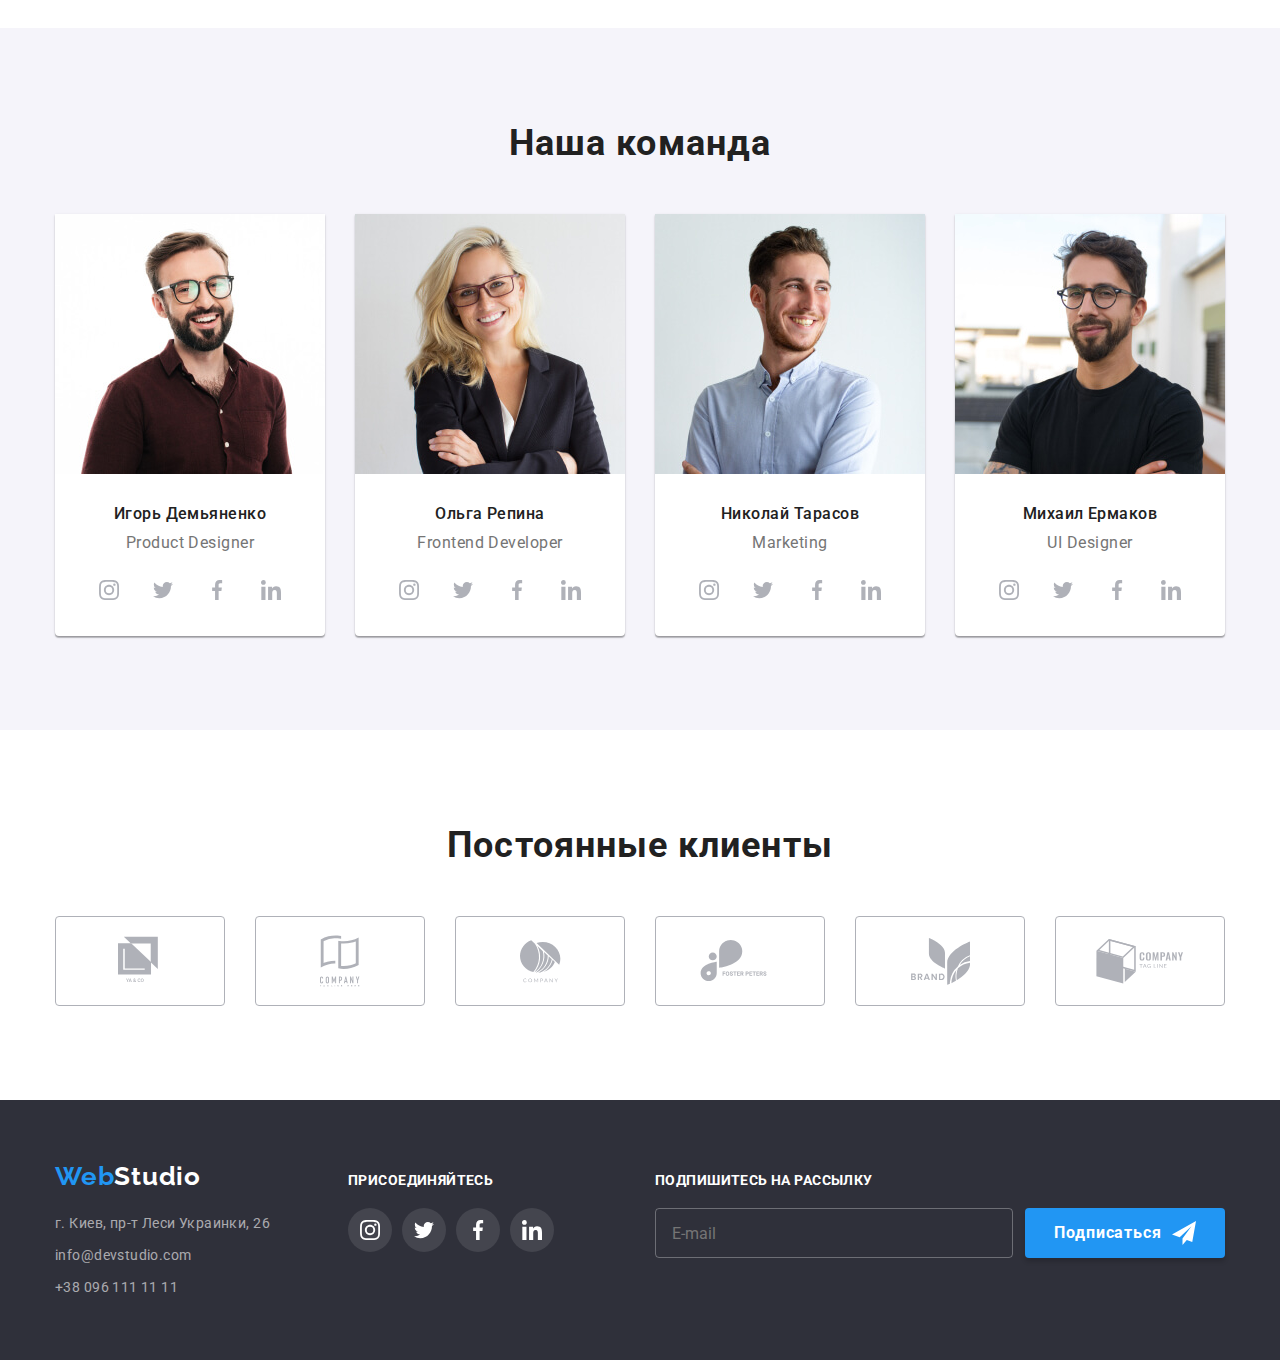
==== commit 350ded74: "Адаптивность секций" ====
--- a/index.html
+++ b/index.html
@@ -17,52 +17,62 @@
   </head>
   <body>
     <!-- HEADER -->
-    <!-- <header class="header">
+    <header class="header">
       <div class="container container-header">
-        <nav class="nav">
+        <div class="logo-menu-wrapper">
           <a class="logo link animate__pulse" href="./index.html" lang="en"
-            ><span class="logo-first-word">Web</span>Studio</a
+              ><span class="logo-first-word">Web</span>Studio</a
           >
-          <ul class="nav-list list">
-            <li class="nav-list-item">
-              <div class="active">
-                <a class="nav-list-link link active" href="./index.html"
-                  >Студия</a
+          <button class="menu-btn" type="button" aria-expanded="false" aria-controls="menu-container" data-menu-button>
+            <svg class="menu-btn-svg" width="40px" height="40px" aria-label="mobile menu">
+                <use class="menu-btn-icon" href="./images/menu/menu.svg"></use>
+                <use class="menu-btn-close-icon" href="./images/menu/cross.svg"></use>
+            </svg>
+          </button>
+        </div>
+        <div class="nav-address-wrapper" id="menu-container" data-menu>
+          <nav class="nav">
+            <ul class="nav-list list">
+              <li class="nav-list-item">
+                <div class="active">
+                  <a class="nav-list-link link active" href="./index.html"
+                      >Студия</a
+                  >
+                </div>
+              </li>
+              <li class="nav-list-item">
+                  <a class="nav-list-link link" href="./portfolio.html"
+                    >Портфолио</a
+                  >
+              </li>
+              <li class="nav-list-item">
+                <a class="nav-list-link link" href="">Контакты</a>
+              </li>
+            </ul>
+          </nav>
+          <address class="address-header">
+            <ul class="address-header-list list">
+              <li class="address-header-list-item">
+                <a class="address-link-mail link" href="mailto:info@devstudio.com"
+                  ><svg class="letter-svg" width="16" height="12">
+                    <use href="./images/sprite.svg#letter"></use>
+                  </svg>
+                  info@devstudio.com</a
                 >
-              </div>
-            </li>
-            <li class="nav-list-item">
-              <a class="nav-list-link link" href="./portfolio.html"
-                >Портфолио</a
-              >
-            </li>
-            <li class="nav-list-item">
-              <a class="nav-list-link link" href="">Контакты</a>
-            </li>
-          </ul>
-        </nav>
-        <address class="address-header">
-          <ul class="address-header-list list">
-            <li class="address-header-list-item">
-              <a class="address-link-mail link" href="mailto:info@devstudio.com"
-                ><svg class="letter-svg" width="16" height="12">
-                  <use href="./images/sprite.svg#letter"></use>
-                </svg>
-                info@devstudio.com</a
-              >
-            </li>
-            <li class="address-header-list-item">
-              <a class="address-link-tel link" href="tel:+380961111111"
-                ><svg class="phone-svg" width="10" height="16">
-                  <use href="./images/sprite.svg#phone"></use>
-                </svg>
-                +38 096 111 11 11</a
-              >
-            </li>
-          </ul>
-        </address>
+              </li>
+              <li class="address-header-list-item">
+                <a class="address-link-tel link" href="tel:+380961111111"
+                  ><svg class="phone-svg" width="10" height="16">
+                    <use href="./images/sprite.svg#phone"></use>
+                  </svg>
+                  +38 096 111 11 11</a
+                >
+              </li>
+            </ul>
+          </address>
+        </div> 
       </div>
-    </header> -->
+    </header>
     <main>
       <!-- HERO -->
       <section class="hero">
@@ -415,7 +425,7 @@
             </div>
             <div class="footer-social-side">
               <h3 class="footer-social-side-title">присоединяйтесь</h3>
-              <ul class="social-list list">
+              <ul class="social-list social-list_footer list">
                 <li class="social-list-item">
                   <a class="social-list-link" href="">
                     <svg class="social-list-svg">
@@ -508,5 +518,6 @@
       </div>
     </div>
     <script src="./js/modal.js"></script>
+    <script src="./js/menu.js"></script>
   </body>
 </html>
--- a/css/main.min.css
+++ b/css/main.min.css
@@ -1,2 +1,2 @@
-.visually-hidden{position:absolute !important;clip:rect(1px 1px 1px 1px);clip:rect(1px, 1px, 1px, 1px);padding:0 !important;border:0 !important;height:1px !important;width:1px !important;overflow:hidden}*,*::before,*::after{margin:0;padding:0}body{font-family:"Roboto",sans-serif;font-style:normal}.list{list-style:none}.link{text-decoration:none}img{display:block;max-width:100%;height:auto}.container{margin-left:auto;margin-right:auto;padding-left:15px;padding-right:15px}@media screen and (min-width: 480px){.container{width:480px}}@media screen and (min-width: 768px){.container{width:768px}}@media screen and (min-width: 1200px){.container{width:1200px}}@media screen and (min-width: 1200px){.footer .container{display:flex;align-items:baseline;justify-content:space-between}}.logo{font-family:"Raleway",sans-serif;font-weight:700;font-size:26px;line-height:1.192;letter-spacing:0.03em;color:#000000;margin-right:94px;animation-duration:2000ms;animation-iteration-count:infinite}.logo-footer{font-family:"Raleway",sans-serif;font-weight:700;font-size:26px;line-height:1.192;letter-spacing:0.03em;color:#fff;display:inline-block;margin-bottom:20px}.logo-first-word{color:#2196f3}.modal-btn{font-family:"Roboto",sans-serif;font-weight:700;font-size:16px;line-height:1.875;text-align:center;letter-spacing:0.06em;color:#fff;background:#2196f3;box-shadow:0px 4px 4px rgba(0,0,0,0.15);border-radius:4px;border-style:none;padding:11px 32px;cursor:pointer}.modal-btn__send{width:200px;height:50px;padding:10px 55px;margin:0 auto}.social-list{display:flex;justify-content:center;padding-bottom:30px}.social-list-link{width:44px;height:44px;border-radius:50%;display:flex;align-items:center;justify-content:center;transition:background-color 250ms cubic-bezier(0.4, 0, 0.2, 1)}.social-list-link:hover{background-color:#2196f3}.social-list-item:not(:last-child){margin-right:10px}.social-list-svg{width:20px;height:20px;fill:#afb1b8;transition:fill 250ms cubic-bezier(0.4, 0, 0.2, 1)}.social-list-link:hover .social-list-svg{fill:#fff}.backdrop{position:fixed;top:0;left:0;width:100%;height:100%;overflow-y:auto;background-color:rgba(0,0,0,0.5)}.backdrop.is-hidden{pointer-events:none;visibility:hidden;opacity:0;transition:opacity 250ms cubic-bezier(0.4, 0, 0.2, 1),visibility 0ms linear 250ms}.modal{width:528px;height:581px;transform:scale(1) perspective(400px) rotateX(0deg);transition:transform 250ms cubic-bezier(0.4, 0, 0.2, 1);background-color:#fff;box-shadow:0px 1px 3px rgba(0,0,0,0.12),0px 1px 1px rgba(0,0,0,0.14),0px 2px 1px rgba(0,0,0,0.2);border-radius:4px;padding:40px}.modal-wrapper{display:flex;justify-content:center;align-items:center;min-height:100%;padding:15px}.backdrop.is-hidden .modal{transform:scale(0.3) perspective(400px) rotateX(25deg);transition:transform 250ms cubic-bezier(0.4, 0, 0.2, 1)}.close-btn{position:absolute;top:8px;right:8px;width:30px;height:30px;display:flex;justify-content:center;align-items:center;background-color:#fff;border:1px solid rgba(0,0,0,0.1);border-radius:50%;cursor:pointer;fill:#000000;outline:none;transition:fill 250ms cubic-bezier(0.4, 0, 0.2, 1)}.close-btn:hover{fill:#2196f3}.modal-form{display:flex;flex-direction:column}.modal-form-title{font-weight:700;font-size:20px;line-height:1.15;text-align:center;letter-spacing:0.03em;color:#212121;padding-bottom:12px}.modal-form-field{margin-bottom:10px;font-weight:400;font-size:12px;line-height:1.167;letter-spacing:0.01em;color:#757575}.modal-form-field-wrapper{display:block;position:relative;margin-top:4px}.modal-form-input:focus,.modal-form-message:focus{outline:none;border:1px solid #2196f3}.modal-form-input{display:block;width:100%;height:40px;border:1px solid rgba(33,33,33,0.2);border-radius:4px;padding-left:42px;transition:border 250ms cubic-bezier(0.4, 0, 0.2, 1)}.modal-form-message{height:120px;border:1px solid rgba(33,33,33,0.2);border-radius:4px;resize:none;padding:12px 16px;margin-bottom:20px;font-weight:400;font-size:12px;line-height:1.167;transition:border 250ms cubic-bezier(0.4, 0, 0.2, 1)}.modal-form-message:placeholder-shown{font-weight:400;font-size:14px;line-height:1.143;letter-spacing:0.01em;color:rgba(117,117,117,0.5)}.modal-form-message-field{font-weight:400;font-size:12px;line-height:1.167;letter-spacing:0.01em;color:#757575;padding-bottom:4px}.modal-form-svg-icon{position:absolute;top:50%;left:12px;transform:translateY(-50%);transition:fill 250ms cubic-bezier(0.4, 0, 0.2, 1)}.modal-form-input:focus+.modal-form-svg-icon{fill:#2196f3}.modal-form-policy-label{font-weight:400;font-size:14px;line-height:1.714;letter-spacing:0.03em;color:#757575;padding-bottom:30px;margin:0 auto;display:flex;align-items:center}.modal-form-policy-label::before{content:'';margin-right:7px;display:inline-block;width:16px;height:15px;border:2px solid #212121;border-radius:2px;background-image:url(../images/modal/vector.svg);background-position:center;background-repeat:no-repeat;background-size:contain}.modal-form-policy:checked+.modal-form-policy-label::before{border:1px solid #2196f3;background-color:#2196f3}.modal-form .modal-form-policy-label a{text-decoration-line:underline;color:#2196f3}.nav{display:flex;align-items:center}.nav-list{display:flex}.nav-list-link{font-family:"Roboto",sans-serif;font-weight:500;font-size:14px;line-height:1.14;letter-spacing:0.02em;color:#212121;transition:color 250ms cubic-bezier(0.4, 0, 0.2, 1)}.nav-list-item{padding-top:32px;padding-bottom:32px}.nav-list-item:not(:last-child){margin-right:52px}.nav-list-link:hover,.nav-list-link:focus,.nav .active{color:#2196f3;position:relative}.nav-list-link:hover .nav-list-link::after,.nav-list-link:focus .nav-list-link::after,.nav .active .nav-list-link::after{position:absolute;content:'';display:block;width:100%;height:4px;background-color:#2196f3;border-radius:4px;bottom:-33px}.address-header{margin-left:auto}.address-header-list{display:flex;align-items:center}.address-header-list-item:not(:last-child){margin-right:30px}.address-link-mail,.address-link-tel{font-family:"Roboto",sans-serif;font-style:normal;font-weight:500;font-size:14px;line-height:1.142;letter-spacing:0.02em;color:#757575;display:flex;align-items:center;transition:color 250ms cubic-bezier(0.4, 0, 0.2, 1)}.address-link-mail:hover,.address-link-mail:focus,.address-link-mail:hover,.address-link-mail:focus,.address-link-tel:hover,.address-link-tel:focus,.address-link-tel:hover,.address-link-tel:focus{color:#2196f3}.letter-svg,.phone-svg{margin-right:10px;fill:currentColor}.header-portfolio{border-bottom:1px solid #ececec}.nav{display:flex;align-items:center}.nav-list{display:flex}.nav-list-link{font-family:"Roboto",sans-serif;font-weight:500;font-size:14px;line-height:1.14;letter-spacing:0.02em;color:#212121;transition:color 250ms cubic-bezier(0.4, 0, 0.2, 1)}.nav-list-item{padding-top:32px;padding-bottom:32px}.nav-list-item:not(:last-child){margin-right:52px}.nav-list-link:hover,.nav-list-link:focus,.nav .active{color:#2196f3;position:relative}.nav-list-link:hover .nav-list-link::after,.nav-list-link:focus .nav-list-link::after,.nav .active .nav-list-link::after{position:absolute;content:'';display:block;width:100%;height:4px;background-color:#2196f3;border-radius:4px;bottom:-33px}.address-header{margin-left:auto}.address-header-list{display:flex;align-items:center}.address-header-list-item:not(:last-child){margin-right:30px}.address-link-mail,.address-link-tel{font-family:"Roboto",sans-serif;font-style:normal;font-weight:500;font-size:14px;line-height:1.142;letter-spacing:0.02em;color:#757575;display:flex;align-items:center;transition:color 250ms cubic-bezier(0.4, 0, 0.2, 1)}.address-link-mail:hover,.address-link-mail:focus,.address-link-mail:hover,.address-link-mail:focus,.address-link-tel:hover,.address-link-tel:focus,.address-link-tel:hover,.address-link-tel:focus{color:#2196f3}.letter-svg,.phone-svg{margin-right:10px;fill:currentColor}.header-portfolio{border-bottom:1px solid #ececec}.hero{max-width:100%;height:400px;margin:0 auto;padding:120px 0px;text-align:center;background-color:#2f303a;background-repeat:no-repeat;background-position:center;background-image:linear-gradient(rgba(47,48,58,0.4), rgba(47,48,58,0.4)),url(../images/hero/bg-mobile.png)}@media screen and (min-width: 480px){.hero{max-width:480px;background-size:480px 400px;background-image:linear-gradient(rgba(47,48,58,0.4), rgba(47,48,58,0.4)),url(../images/hero/bg-mobile.png)}}@media screen and (min-width: 480px) and (min-device-pixel-ratio: 2), screen and (min-width: 480px) and (min-resolution: 192dpi), screen and (min-width: 480px) and (min-resolution: 2dppx){.hero{background-image:linear-gradient(rgba(47,48,58,0.4), rgba(47,48,58,0.4)),url(../images/hero/bg-mobile@2x.png)}}@media screen and (min-width: 768px){.hero{max-width:768px;background-size:768px 400px;background-image:linear-gradient(rgba(47,48,58,0.4), rgba(47,48,58,0.4)),url(../images/hero/bg-tablet.png)}}@media screen and (min-width: 768px) and (min-device-pixel-ratio: 2), screen and (min-width: 768px) and (min-resolution: 192dpi), screen and (min-width: 768px) and (min-resolution: 2dppx){.hero{background-image:linear-gradient(rgba(47,48,58,0.4), rgba(47,48,58,0.4)),url(../images/hero/bg-tablet@2x.png)}}@media screen and (min-width: 1200px){.hero{max-width:1600px;height:600px;padding:200px 0px;background-size:1600px 600px;background-image:linear-gradient(rgba(47,48,58,0.4), rgba(47,48,58,0.4)),url(../images/hero/bg-desktop.png)}}@media screen and (min-width: 1200px) and (min-device-pixel-ratio: 2), screen and (min-width: 1200px) and (min-resolution: 192dpi), screen and (min-width: 1200px) and (min-resolution: 2dppx){.hero{background-image:linear-gradient(rgba(47,48,58,0.4), rgba(47,48,58,0.4)),url(../images/hero/bg-desktop@2x.png)}}.hero-title{margin-right:auto;margin-left:auto;margin-bottom:30px;font-weight:900;font-size:26px;line-height:1.615;text-align:center;letter-spacing:0.06em;text-transform:uppercase;color:#fff}@media screen and (min-width: 480px){.hero-title{width:368px}}@media screen and (min-width: 1200px){.hero-title{width:696px;font-size:44px;line-height:1.363}}.advantage{padding-top:60px;padding-bottom:30px}@media screen and (min-width: 1200px){.advantage{padding-top:94px;padding-bottom:0px}}@media screen and (min-width: 768px){.advantage-list{display:flex;flex-wrap:wrap}}@media screen and (min-width: 480px){.advantage-list-item{width:450px}}@media screen and (min-width: 768px){.advantage-list-item{width:354px}}@media screen and (min-width: 1200px){.advantage-list-item{width:270px}}@media screen and (min-width: 768px){.advantage-list-item:nth-child(odd){margin-right:30px}}.advantage-list-item:not(:last-child){margin-bottom:30px}@media screen and (min-width: 1200px){.advantage-list-item:not(:last-child){margin-right:30px;margin-bottom:0}}.advantage-title{font-weight:700;font-size:14px;line-height:1.142;letter-spacing:0.03em;text-transform:uppercase;color:#212121;margin-bottom:10px}@media screen and (max-width: 767px){.advantage-title{text-align:center}}.advantage-description{font-weight:400;font-size:14px;line-height:1.72;letter-spacing:0.03em;color:#757575}.advantage .advantage-list-item::before{content:'';display:block;height:120px;margin-bottom:30px;background-color:#f5f4fa;border-radius:4px;background-repeat:no-repeat;background-position:center}.advantage .advantage-list-item:nth-child(1)::before{background-image:url(../images/advantage/antenna.svg)}.advantage .advantage-list-item:nth-child(2)::before{background-image:url(../images/advantage/clock.svg)}.advantage .advantage-list-item:nth-child(3)::before{background-image:url(../images/advantage/pc.svg)}.advantage .advantage-list-item:nth-child(4)::before{background-image:url(../images/advantage/astronaut.svg)}.about{padding-top:94px;padding-bottom:94px}@media screen and (max-width: 1199px){.about{display:none}}.about-title{font-weight:700;font-size:36px;line-height:1.167;text-align:center;letter-spacing:0.03em;color:#212121;margin-bottom:50px}.about-text-overlay{position:absolute;bottom:0px;height:70px;width:100%;display:flex;justify-content:center;align-items:center;background-color:rgba(47,48,58,0.8)}.about-text{font-weight:700;font-size:14px;line-height:1.142;text-align:center;letter-spacing:0.03em;text-transform:uppercase;color:#fff}.about .about-list{display:flex}.about-list-item{position:relative}.about-list-item:not(:last-child){margin-right:30px}.team{padding-top:60px;padding-bottom:60px;background-color:#f5f4fa}@media screen and (min-width: 1200px){.team{padding-top:94px;padding-bottom:94px}}.team-list{display:flex;flex-direction:column;margin:-15px}@media screen and (min-width: 768px){.team-list{flex-direction:row;flex-wrap:wrap}}.team-list-item{background:#fff;box-shadow:0px 1px 3px rgba(0,0,0,0.12),0px 1px 1px rgba(0,0,0,0.14),0px 2px 1px rgba(0,0,0,0.2);border-radius:0px 0px 4px 4px;margin:15px}.team-title{font-weight:700;font-size:36px;line-height:1.167;text-align:center;letter-spacing:0.03em;color:#212121;margin-bottom:30px}@media screen and (min-width: 1200px){.team-title{margin-bottom:50px}}.team-list-name{font-weight:500;font-size:16px;line-height:1.187;text-align:center;letter-spacing:0.03em;color:#212121;padding-top:30px;padding-bottom:10px}.team-list-position{font-weight:400;font-size:16px;line-height:1.187;text-align:center;letter-spacing:0.03em;color:#757575;padding-bottom:16px}.clients{padding:60px 0px}@media screen and (min-width: 1200px){.clients{padding:94px 0px}}.clients-title{font-weight:700;font-size:28px;line-height:1.178;text-align:center;letter-spacing:0.03em;color:#212121;margin-bottom:30px}@media screen and (min-width: 1200px){.clients-title{font-size:36px;line-height:1.167;margin-bottom:50px}}.clients-list{display:flex;flex-wrap:wrap;margin:-15px}.clients-list-item{margin:15px;width:calc((100% - 2 * 30px) / 2)}@media screen and (min-width: 768px){.clients-list-item{width:calc((100% - 3 * 30px) / 3)}}@media screen and (min-width: 1200px){.clients-list-item{width:170px}}.clients-link{display:flex;justify-content:center;align-items:center;width:100%;height:90px;border:1px solid #afb1b8;border-radius:4px;color:#afb1b8;transition:border 250ms cubic-bezier(0.4, 0, 0.2, 1),color 250ms cubic-bezier(0.4, 0, 0.2, 1)}.clients-link:hover{border:1px solid #2196f3;color:#2196f3}.clients-logo-svg{fill:currentColor}.footer{background-color:#2f303a;padding-top:60px;padding-bottom:60px}@media screen and (max-width: 1199px){.footer{text-align:center}}@media screen and (min-width: 768px) and (max-width: 1199px){.footer-address-social-wrap{display:flex;justify-content:center;margin-bottom:60px}}@media screen and (min-width: 1200px){.footer-address-social-wrap{display:flex;align-items:baseline}}@media screen and (max-width: 767px){.footer-social-side{margin-bottom:60px}}@media screen and (min-width: 1200px){.footer-social-side{margin-right:93px}}.footer-social-side-title{font-weight:700;font-size:14px;line-height:1.142;letter-spacing:0.03em;text-transform:uppercase;color:#fff;padding-bottom:20px;padding-top:12px}.address-list-item:not(:last-child){margin-bottom:8px}.footer-social-side .social-list-svg{fill:#fff}.footer-social-side .social-list-link:hover{background:#2196f3}.social-list-link{background:rgba(255,255,255,0.1)}@media screen and (max-width: 767px){.address-container{margin-bottom:60px}}@media screen and (min-width: 768px){.address-container{margin-right:165px}}@media screen and (min-width: 1200px){.address-container{margin-right:78px;text-align:left}}.address-link-maps-foot,.address-link-mail-foot,.address-link-tel-foot{font-style:normal;font-weight:400;font-size:14px;line-height:1.714;letter-spacing:0.03em;color:rgba(255,255,255,0.6)}.form-subscribe-title{font-weight:700;font-size:14px;line-height:1.142;letter-spacing:0.03em;text-transform:uppercase;color:#fff;padding-bottom:20px}@media screen and (min-width: 1200px){.form-subscribe-wrapper{display:flex}}.form-subscribe-input{padding:15px 16px;width:80%;height:50px;margin-bottom:20px;border:1px solid rgba(255,255,255,0.3);border-radius:4px;background-color:transparent;color:#fff;outline:none}@media screen and (min-width: 480px){.form-subscribe-input{width:450px}}@media screen and (min-width: 1200px){.form-subscribe-input{width:358px;margin-right:12px;margin-bottom:0px}}.form-subscribe-input ::placeholder{font-weight:400;font-size:16px;line-height:1.25;letter-spacing:0.03em;color:rgba(255,255,255,0.6)}.form-subscribe-input :focus{outline:none}.form-subscribe-btn{display:flex;justify-content:center;align-items:center;width:200px;height:50px;padding:10px 28px;font-weight:bold;font-size:16px;line-height:1.87;letter-spacing:0.06em;color:#fff;background-color:#2196f3;box-shadow:0px 4px 4px rgba(0,0,0,0.15);border-radius:4px;border-style:none}@media screen and (max-width: 1200px){.form-subscribe-btn{margin-left:auto;margin-right:auto}}.form-subscribe-btn svg{margin-left:10px;fill:#fff}
+.visually-hidden{position:absolute !important;clip:rect(1px 1px 1px 1px);clip:rect(1px, 1px, 1px, 1px);padding:0 !important;border:0 !important;height:1px !important;width:1px !important;overflow:hidden}*,*::before,*::after{margin:0;padding:0}body{font-family:"Roboto",sans-serif;font-style:normal}.list{list-style:none}.link{text-decoration:none}img{display:block;max-width:100%;height:auto}.container{margin-left:auto;margin-right:auto;padding-left:15px;padding-right:15px}@media screen and (min-width: 480px){.container{width:480px}}@media screen and (min-width: 768px){.container{width:768px}}@media screen and (min-width: 1200px){.container{width:1200px}}@media screen and (min-width: 1200px){.footer .container{display:flex;align-items:baseline;justify-content:space-between}}.logo{font-family:"Raleway",sans-serif;font-weight:700;font-size:26px;line-height:1.192;letter-spacing:0.03em;color:#000000;margin-right:94px;animation-duration:2000ms;animation-iteration-count:infinite}.logo-footer{font-family:"Raleway",sans-serif;font-weight:700;font-size:26px;line-height:1.192;letter-spacing:0.03em;color:#fff;display:inline-block;margin-bottom:20px}.logo-first-word{color:#2196f3}.modal-btn{font-family:"Roboto",sans-serif;font-weight:700;font-size:16px;line-height:1.875;text-align:center;letter-spacing:0.06em;color:#fff;background:#2196f3;box-shadow:0px 4px 4px rgba(0,0,0,0.15);border-radius:4px;border-style:none;padding:11px 32px;cursor:pointer}.modal-btn__send{width:200px;height:50px;padding:10px 55px;margin:0 auto}.social-list{display:flex;justify-content:center;padding-bottom:24px}.social-list-link{width:44px;height:44px;border-radius:50%;display:flex;align-items:center;justify-content:center;transition:background-color 250ms cubic-bezier(0.4, 0, 0.2, 1)}.social-list-link:hover{background-color:#2196f3}.social-list-item:not(:last-child){margin-right:10px}.social-list-svg{width:20px;height:20px;fill:#afb1b8;transition:fill 250ms cubic-bezier(0.4, 0, 0.2, 1)}.social-list-link:hover .social-list-svg{fill:#fff}.backdrop{position:fixed;top:0;left:0;width:100%;height:100%;overflow-y:auto;background-color:rgba(0,0,0,0.5)}.backdrop.is-hidden{pointer-events:none;visibility:hidden;opacity:0;transition:opacity 250ms cubic-bezier(0.4, 0, 0.2, 1),visibility 0ms linear 250ms}.modal{width:528px;height:581px;transform:scale(1) perspective(400px) rotateX(0deg);transition:transform 250ms cubic-bezier(0.4, 0, 0.2, 1);background-color:#fff;box-shadow:0px 1px 3px rgba(0,0,0,0.12),0px 1px 1px rgba(0,0,0,0.14),0px 2px 1px rgba(0,0,0,0.2);border-radius:4px;padding:40px}.modal-wrapper{display:flex;justify-content:center;align-items:center;min-height:100%;padding:15px}.backdrop.is-hidden .modal{transform:scale(0.3) perspective(400px) rotateX(25deg);transition:transform 250ms cubic-bezier(0.4, 0, 0.2, 1)}.close-btn{position:absolute;top:8px;right:8px;width:30px;height:30px;display:flex;justify-content:center;align-items:center;background-color:#fff;border:1px solid rgba(0,0,0,0.1);border-radius:50%;cursor:pointer;fill:#000000;outline:none;transition:fill 250ms cubic-bezier(0.4, 0, 0.2, 1)}.close-btn:hover{fill:#2196f3}.modal-form{display:flex;flex-direction:column}.modal-form-title{font-weight:700;font-size:20px;line-height:1.15;text-align:center;letter-spacing:0.03em;color:#212121;padding-bottom:12px}.modal-form-field{margin-bottom:10px;font-weight:400;font-size:12px;line-height:1.167;letter-spacing:0.01em;color:#757575}.modal-form-field-wrapper{display:block;position:relative;margin-top:4px}.modal-form-input:focus,.modal-form-message:focus{outline:none;border:1px solid #2196f3}.modal-form-input{display:block;width:100%;height:40px;border:1px solid rgba(33,33,33,0.2);border-radius:4px;padding-left:42px;transition:border 250ms cubic-bezier(0.4, 0, 0.2, 1)}.modal-form-message{height:120px;border:1px solid rgba(33,33,33,0.2);border-radius:4px;resize:none;padding:12px 16px;margin-bottom:20px;font-weight:400;font-size:12px;line-height:1.167;transition:border 250ms cubic-bezier(0.4, 0, 0.2, 1)}.modal-form-message:placeholder-shown{font-weight:400;font-size:14px;line-height:1.143;letter-spacing:0.01em;color:rgba(117,117,117,0.5)}.modal-form-message-field{font-weight:400;font-size:12px;line-height:1.167;letter-spacing:0.01em;color:#757575;padding-bottom:4px}.modal-form-svg-icon{position:absolute;top:50%;left:12px;transform:translateY(-50%);transition:fill 250ms cubic-bezier(0.4, 0, 0.2, 1)}.modal-form-input:focus+.modal-form-svg-icon{fill:#2196f3}.modal-form-policy-label{font-weight:400;font-size:14px;line-height:1.714;letter-spacing:0.03em;color:#757575;padding-bottom:30px;margin:0 auto;display:flex;align-items:center}.modal-form-policy-label::before{content:'';margin-right:7px;display:inline-block;width:16px;height:15px;border:2px solid #212121;border-radius:2px;background-image:url(../images/modal/vector.svg);background-position:center;background-repeat:no-repeat;background-size:contain}.modal-form-policy:checked+.modal-form-policy-label::before{border:1px solid #2196f3;background-color:#2196f3}.modal-form .modal-form-policy-label a{text-decoration-line:underline;color:#2196f3}.header{position:relative;border-bottom:1px solid #ececec}@media screen and (min-width: 768px){.header.container{justify-content:left}}@media screen and (max-width: 767px){.logo-menu-wrapper{justify-content:space-between}}@media screen and (min-width: 768px){.logo-menu-wrapper{margin-right:88px}}@media screen and (min-width: 1200px){.logo-menu-wrapper{margin-right:93px}}.menu-btn{display:inline-flex;margin:0;padding:0;border:none;background-color:transparent}@media screen and (min-width: 768px){.menu-btn{display:none}}.menu-btn-close-icon{display:none}.menu-btn:hover .menu-btn-close-icon,.menu-btn:focus .menu-btn-close-icon{fill:#2196f3}.menu-btn.is-open .menu-btn-close-icon{display:block}.menu-btn:hover .menu-btn-icon,.menu-btn:focus .menu-btn-icon{fill:#2196f3}.menu-btn.is-open .menu-btn-icon{display:none}@media screen and (max-width: 767px){.nav-address-wrapper{display:none;position:absolute;top:100%;left:0;z-index:99;width:100%;padding-top:60px;padding-bottom:60px;text-align:center;background-color:#fff}.nav-address-wrapper.is-open{display:block}}@media screen and (min-width: 768px){.nav-address-wrapper{display:flex;align-items:center}}@media screen and (max-width: 767px){.nav{padding-bottom:60px}}@media screen and (min-width: 768px){.nav{margin-right:84px}}@media screen and (min-width: 1200px){.nav{margin-right:295px}}@media screen and (min-width: 768px){.nav-list{display:flex}}.nav-list-link{display:block;color:#212121;font-weight:500;font-size:18px;line-height:1.166;letter-spacing:0.02em;transition:color 250ms cubic-bezier(0.4, 0, 0.2, 1)}@media screen and (min-width: 768px){.nav-list-link{padding-top:32px;padding-bottom:32px;font-weight:500;font-size:14px;line-height:1.14}}.nav-list-link:hover,.nav-list-link:focus{color:#2196f3}@media screen and (max-width: 767px){.nav-list-item:not(:last-child){margin-bottom:40px}}@media screen and (min-width: 768px){.nav-list-item:not(:last-child){margin-right:50px}}@media screen and (min-width: 1200px){.address-header-list{display:flex}}.address-header-list-item:not(:last-child){margin-bottom:16px}@media screen and (min-width: 768px){.address-header-list-item:not(:last-child){margin-bottom:12px}}@media screen and (min-width: 1200px){.address-header-list-item:not(:last-child){margin-right:30px;margin-bottom:0}}.address-link-mail,.address-link-tel{font-weight:500;font-size:18px;line-height:1.166;letter-spacing:0.02em;color:#757575;transition:color 250ms cubic-bezier(0.4, 0, 0.2, 1);display:flex;align-items:center;justify-content:center}@media screen and (min-width: 768px){.address-link-mail,.address-link-tel{justify-content:start;font-size:12px}}@media screen and (min-width: 1200px){.address-link-mail,.address-link-tel{font-size:14px;line-height:1.142}}.address-link-mail:hover,.address-link-mail:focus,.address-link-tel:hover,.address-link-tel:focus{color:#2196f3}.letter-svg,.phone-svg{margin-right:10px;fill:currentColor}.header{position:relative;border-bottom:1px solid #ececec}@media screen and (min-width: 768px){.header.container{justify-content:left}}@media screen and (max-width: 767px){.logo-menu-wrapper{justify-content:space-between}}@media screen and (min-width: 768px){.logo-menu-wrapper{margin-right:88px}}@media screen and (min-width: 1200px){.logo-menu-wrapper{margin-right:93px}}.menu-btn{display:inline-flex;margin:0;padding:0;border:none;background-color:transparent}@media screen and (min-width: 768px){.menu-btn{display:none}}.menu-btn-close-icon{display:none}.menu-btn:hover .menu-btn-close-icon,.menu-btn:focus .menu-btn-close-icon{fill:#2196f3}.menu-btn.is-open .menu-btn-close-icon{display:block}.menu-btn:hover .menu-btn-icon,.menu-btn:focus .menu-btn-icon{fill:#2196f3}.menu-btn.is-open .menu-btn-icon{display:none}@media screen and (max-width: 767px){.nav-address-wrapper{display:none;position:absolute;top:100%;left:0;z-index:99;width:100%;padding-top:60px;padding-bottom:60px;text-align:center;background-color:#fff}.nav-address-wrapper.is-open{display:block}}@media screen and (min-width: 768px){.nav-address-wrapper{display:flex;align-items:center}}@media screen and (max-width: 767px){.nav{padding-bottom:60px}}@media screen and (min-width: 768px){.nav{margin-right:84px}}@media screen and (min-width: 1200px){.nav{margin-right:295px}}@media screen and (min-width: 768px){.nav-list{display:flex}}.nav-list-link{display:block;color:#212121;font-weight:500;font-size:18px;line-height:1.166;letter-spacing:0.02em;transition:color 250ms cubic-bezier(0.4, 0, 0.2, 1)}@media screen and (min-width: 768px){.nav-list-link{padding-top:32px;padding-bottom:32px;font-weight:500;font-size:14px;line-height:1.14}}.nav-list-link:hover,.nav-list-link:focus{color:#2196f3}@media screen and (max-width: 767px){.nav-list-item:not(:last-child){margin-bottom:40px}}@media screen and (min-width: 768px){.nav-list-item:not(:last-child){margin-right:50px}}@media screen and (min-width: 1200px){.address-header-list{display:flex}}.address-header-list-item:not(:last-child){margin-bottom:16px}@media screen and (min-width: 768px){.address-header-list-item:not(:last-child){margin-bottom:12px}}@media screen and (min-width: 1200px){.address-header-list-item:not(:last-child){margin-right:30px;margin-bottom:0}}.address-link-mail,.address-link-tel{font-weight:500;font-size:18px;line-height:1.166;letter-spacing:0.02em;color:#757575;transition:color 250ms cubic-bezier(0.4, 0, 0.2, 1);display:flex;align-items:center;justify-content:center}@media screen and (min-width: 768px){.address-link-mail,.address-link-tel{justify-content:start;font-size:12px}}@media screen and (min-width: 1200px){.address-link-mail,.address-link-tel{font-size:14px;line-height:1.142}}.address-link-mail:hover,.address-link-mail:focus,.address-link-tel:hover,.address-link-tel:focus{color:#2196f3}.letter-svg,.phone-svg{margin-right:10px;fill:currentColor}.hero{max-width:100%;height:400px;margin:0 auto;padding:120px 0px;text-align:center;background-color:#2f303a;background-repeat:no-repeat;background-position:center;background-image:linear-gradient(rgba(47,48,58,0.4), rgba(47,48,58,0.4)),url(../images/hero/bg-mobile.png)}@media screen and (min-width: 480px){.hero{max-width:480px;background-size:480px 400px;background-image:linear-gradient(rgba(47,48,58,0.4), rgba(47,48,58,0.4)),url(../images/hero/bg-mobile.png)}}@media screen and (min-width: 480px) and (min-device-pixel-ratio: 2), screen and (min-width: 480px) and (min-resolution: 192dpi), screen and (min-width: 480px) and (min-resolution: 2dppx){.hero{background-image:linear-gradient(rgba(47,48,58,0.4), rgba(47,48,58,0.4)),url(../images/hero/bg-mobile@2x.png)}}@media screen and (min-width: 768px){.hero{max-width:768px;background-size:768px 400px;background-image:linear-gradient(rgba(47,48,58,0.4), rgba(47,48,58,0.4)),url(../images/hero/bg-tablet.png)}}@media screen and (min-width: 768px) and (min-device-pixel-ratio: 2), screen and (min-width: 768px) and (min-resolution: 192dpi), screen and (min-width: 768px) and (min-resolution: 2dppx){.hero{background-image:linear-gradient(rgba(47,48,58,0.4), rgba(47,48,58,0.4)),url(../images/hero/bg-tablet@2x.png)}}@media screen and (min-width: 1200px){.hero{max-width:1600px;height:600px;padding:200px 0px;background-size:1600px 600px;background-image:linear-gradient(rgba(47,48,58,0.4), rgba(47,48,58,0.4)),url(../images/hero/bg-desktop.png)}}@media screen and (min-width: 1200px) and (min-device-pixel-ratio: 2), screen and (min-width: 1200px) and (min-resolution: 192dpi), screen and (min-width: 1200px) and (min-resolution: 2dppx){.hero{background-image:linear-gradient(rgba(47,48,58,0.4), rgba(47,48,58,0.4)),url(../images/hero/bg-desktop@2x.png)}}.hero-title{margin-right:auto;margin-left:auto;margin-bottom:30px;font-weight:900;font-size:26px;line-height:1.615;text-align:center;letter-spacing:0.06em;text-transform:uppercase;color:#fff}@media screen and (min-width: 480px){.hero-title{width:368px}}@media screen and (min-width: 1200px){.hero-title{width:696px;font-size:44px;line-height:1.363}}.advantage{padding-top:60px;padding-bottom:30px}@media screen and (min-width: 1200px){.advantage{padding-top:94px;padding-bottom:0px}}@media screen and (min-width: 768px){.advantage-list{display:flex;flex-wrap:wrap}}@media screen and (min-width: 480px){.advantage-list-item{width:450px}}@media screen and (min-width: 768px){.advantage-list-item{width:354px}}@media screen and (min-width: 1200px){.advantage-list-item{width:270px}}@media screen and (min-width: 768px){.advantage-list-item:nth-child(odd){margin-right:30px}}.advantage-list-item:not(:last-child){margin-bottom:30px}@media screen and (min-width: 1200px){.advantage-list-item:not(:last-child){margin-right:30px;margin-bottom:0}}.advantage-title{font-weight:700;font-size:14px;line-height:1.142;letter-spacing:0.03em;text-transform:uppercase;color:#212121;margin-bottom:10px}@media screen and (max-width: 767px){.advantage-title{text-align:center}}.advantage-description{font-weight:400;font-size:14px;line-height:1.72;letter-spacing:0.03em;color:#757575}.advantage .advantage-list-item::before{content:'';display:block;height:120px;margin-bottom:30px;background-color:#f5f4fa;border-radius:4px;background-repeat:no-repeat;background-position:center}.advantage .advantage-list-item:nth-child(1)::before{background-image:url(../images/advantage/antenna.svg)}.advantage .advantage-list-item:nth-child(2)::before{background-image:url(../images/advantage/clock.svg)}.advantage .advantage-list-item:nth-child(3)::before{background-image:url(../images/advantage/pc.svg)}.advantage .advantage-list-item:nth-child(4)::before{background-image:url(../images/advantage/astronaut.svg)}.about{padding-top:94px;padding-bottom:94px}@media screen and (max-width: 1199px){.about{display:none}}.about-title{font-weight:700;font-size:36px;line-height:1.167;text-align:center;letter-spacing:0.03em;color:#212121;margin-bottom:50px}.about-text-overlay{position:absolute;bottom:0px;height:70px;width:100%;display:flex;justify-content:center;align-items:center;background-color:rgba(47,48,58,0.8)}.about-text{font-weight:700;font-size:14px;line-height:1.142;text-align:center;letter-spacing:0.03em;text-transform:uppercase;color:#fff}.about .about-list{display:flex}.about-list-item{position:relative}.about-list-item:not(:last-child){margin-right:30px}.team{padding-top:60px;padding-bottom:60px;background-color:#f5f4fa}@media screen and (min-width: 1200px){.team{padding-top:94px;padding-bottom:94px}}.team-list{display:flex;flex-direction:column;margin:-15px}@media screen and (min-width: 768px){.team-list{flex-direction:row;flex-wrap:wrap}}.team-list-item{background:#fff;box-shadow:0px 1px 3px rgba(0,0,0,0.12),0px 1px 1px rgba(0,0,0,0.14),0px 2px 1px rgba(0,0,0,0.2);border-radius:0px 0px 4px 4px;margin:15px}@media screen and (min-width: 480px){.team-list-item{width:450px}}@media screen and (min-width: 768px){.team-list-item{width:354px}}@media screen and (min-width: 1200px){.team-list-item{width:270px}}.team-title{font-weight:700;font-size:36px;line-height:1.167;text-align:center;letter-spacing:0.03em;color:#212121;margin-bottom:30px}@media screen and (min-width: 1200px){.team-title{margin-bottom:50px}}.team-list-name{font-weight:500;font-size:16px;line-height:1.187;text-align:center;letter-spacing:0.03em;color:#212121;padding-top:30px;padding-bottom:10px}.team-list-position{font-weight:400;font-size:16px;line-height:1.187;text-align:center;letter-spacing:0.03em;color:#757575;padding-bottom:16px}.clients{padding:60px 0px}@media screen and (min-width: 1200px){.clients{padding:94px 0px}}.clients-title{font-weight:700;font-size:28px;line-height:1.178;text-align:center;letter-spacing:0.03em;color:#212121;margin-bottom:30px}@media screen and (min-width: 1200px){.clients-title{font-size:36px;line-height:1.167;margin-bottom:50px}}.clients-list{display:flex;flex-wrap:wrap;margin:-15px}.clients-list-item{margin:15px;width:calc((100% - 2 * 30px) / 2)}@media screen and (min-width: 768px){.clients-list-item{width:calc((100% - 3 * 30px) / 3)}}@media screen and (min-width: 1200px){.clients-list-item{width:170px}}.clients-link{display:flex;justify-content:center;align-items:center;width:100%;height:90px;border:1px solid #afb1b8;border-radius:4px;color:#afb1b8;transition:border 250ms cubic-bezier(0.4, 0, 0.2, 1),color 250ms cubic-bezier(0.4, 0, 0.2, 1)}.clients-link:hover{border:1px solid #2196f3;color:#2196f3}.clients-logo-svg{fill:currentColor}.footer{background-color:#2f303a;padding-top:60px;padding-bottom:60px}@media screen and (max-width: 1199px){.footer{text-align:center}}@media screen and (min-width: 768px) and (max-width: 1199px){.footer-address-social-wrap{display:flex;justify-content:center;margin-bottom:60px}}@media screen and (min-width: 1200px){.footer-address-social-wrap{display:flex;align-items:baseline}}@media screen and (max-width: 767px){.footer-social-side{margin-bottom:60px}}@media screen and (min-width: 1200px){.footer-social-side{margin-right:93px}}.footer-social-side-title{font-weight:700;font-size:14px;line-height:1.142;letter-spacing:0.03em;text-transform:uppercase;color:#fff;padding-bottom:20px;padding-top:12px}.address-list-item:not(:last-child){margin-bottom:8px}.footer-social-side .social-list{padding-bottom:0px}.footer-social-side .social-list-svg{fill:#fff}.footer-social-side .social-list-link:hover{background:#2196f3}.social-list-link{background:rgba(255,255,255,0.1);padding-bottom:0}@media screen and (max-width: 767px){.address-container{margin-bottom:60px}}@media screen and (min-width: 768px){.address-container{margin-right:165px}}@media screen and (min-width: 1200px){.address-container{margin-right:78px;text-align:left}}.address-link-maps-foot,.address-link-mail-foot,.address-link-tel-foot{font-style:normal;font-weight:400;font-size:14px;line-height:1.714;letter-spacing:0.03em;color:rgba(255,255,255,0.6)}.form-subscribe-title{font-weight:700;font-size:14px;line-height:1.142;letter-spacing:0.03em;text-transform:uppercase;color:#fff;padding-bottom:20px}@media screen and (min-width: 1200px){.form-subscribe-wrapper{display:flex}}.form-subscribe-input{padding:15px 16px;width:80%;height:50px;margin-bottom:20px;border:1px solid rgba(255,255,255,0.3);border-radius:4px;background-color:transparent;color:#fff;outline:none}@media screen and (min-width: 480px){.form-subscribe-input{width:450px}}@media screen and (min-width: 1200px){.form-subscribe-input{width:358px;margin-right:12px;margin-bottom:0px}}.form-subscribe-input ::placeholder{font-weight:400;font-size:16px;line-height:1.25;letter-spacing:0.03em;color:rgba(255,255,255,0.6)}.form-subscribe-input :focus{outline:none}.form-subscribe-btn{display:flex;justify-content:center;align-items:center;width:200px;height:50px;padding:10px 28px;font-weight:bold;font-size:16px;line-height:1.87;letter-spacing:0.06em;color:#fff;background-color:#2196f3;box-shadow:0px 4px 4px rgba(0,0,0,0.15);border-radius:4px;border-style:none}@media screen and (max-width: 1200px){.form-subscribe-btn{margin-left:auto;margin-right:auto}}.form-subscribe-btn svg{margin-left:10px;fill:#fff}
 /*# sourceMappingURL=main.min.css.map */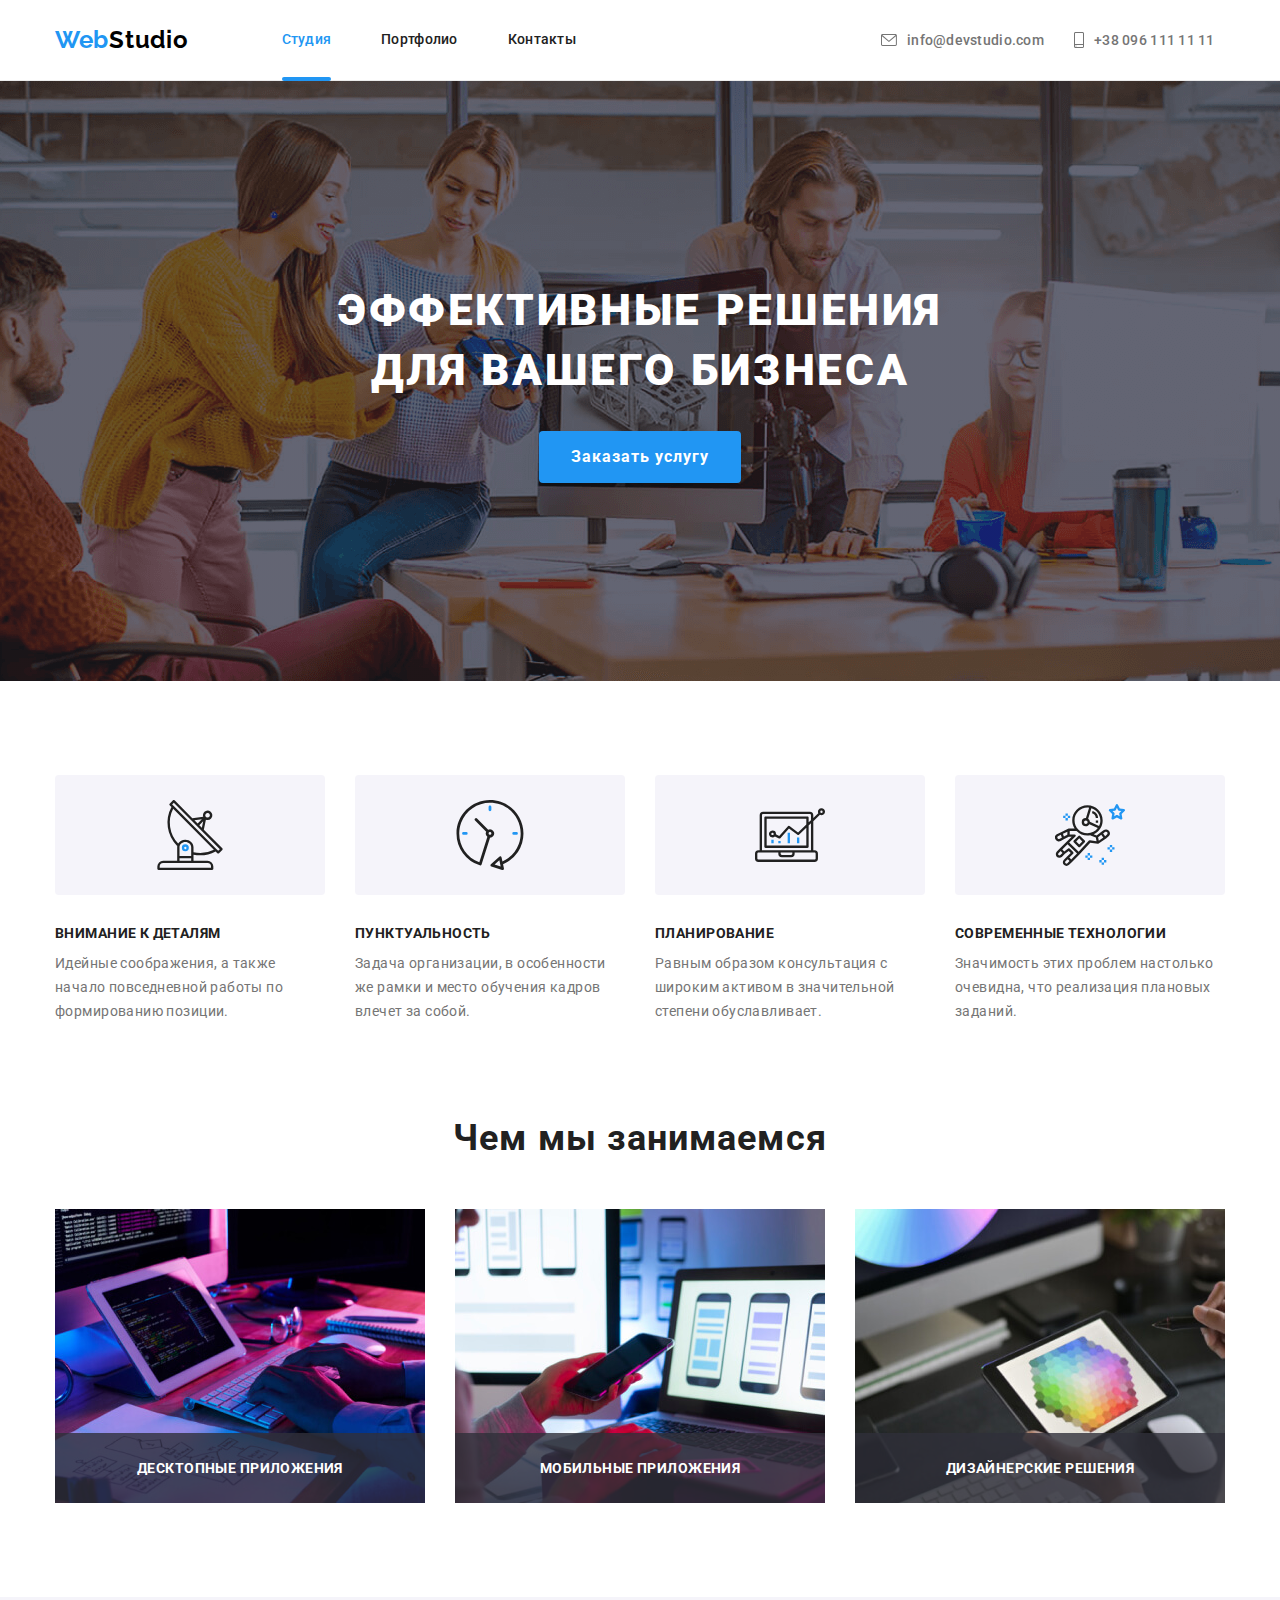
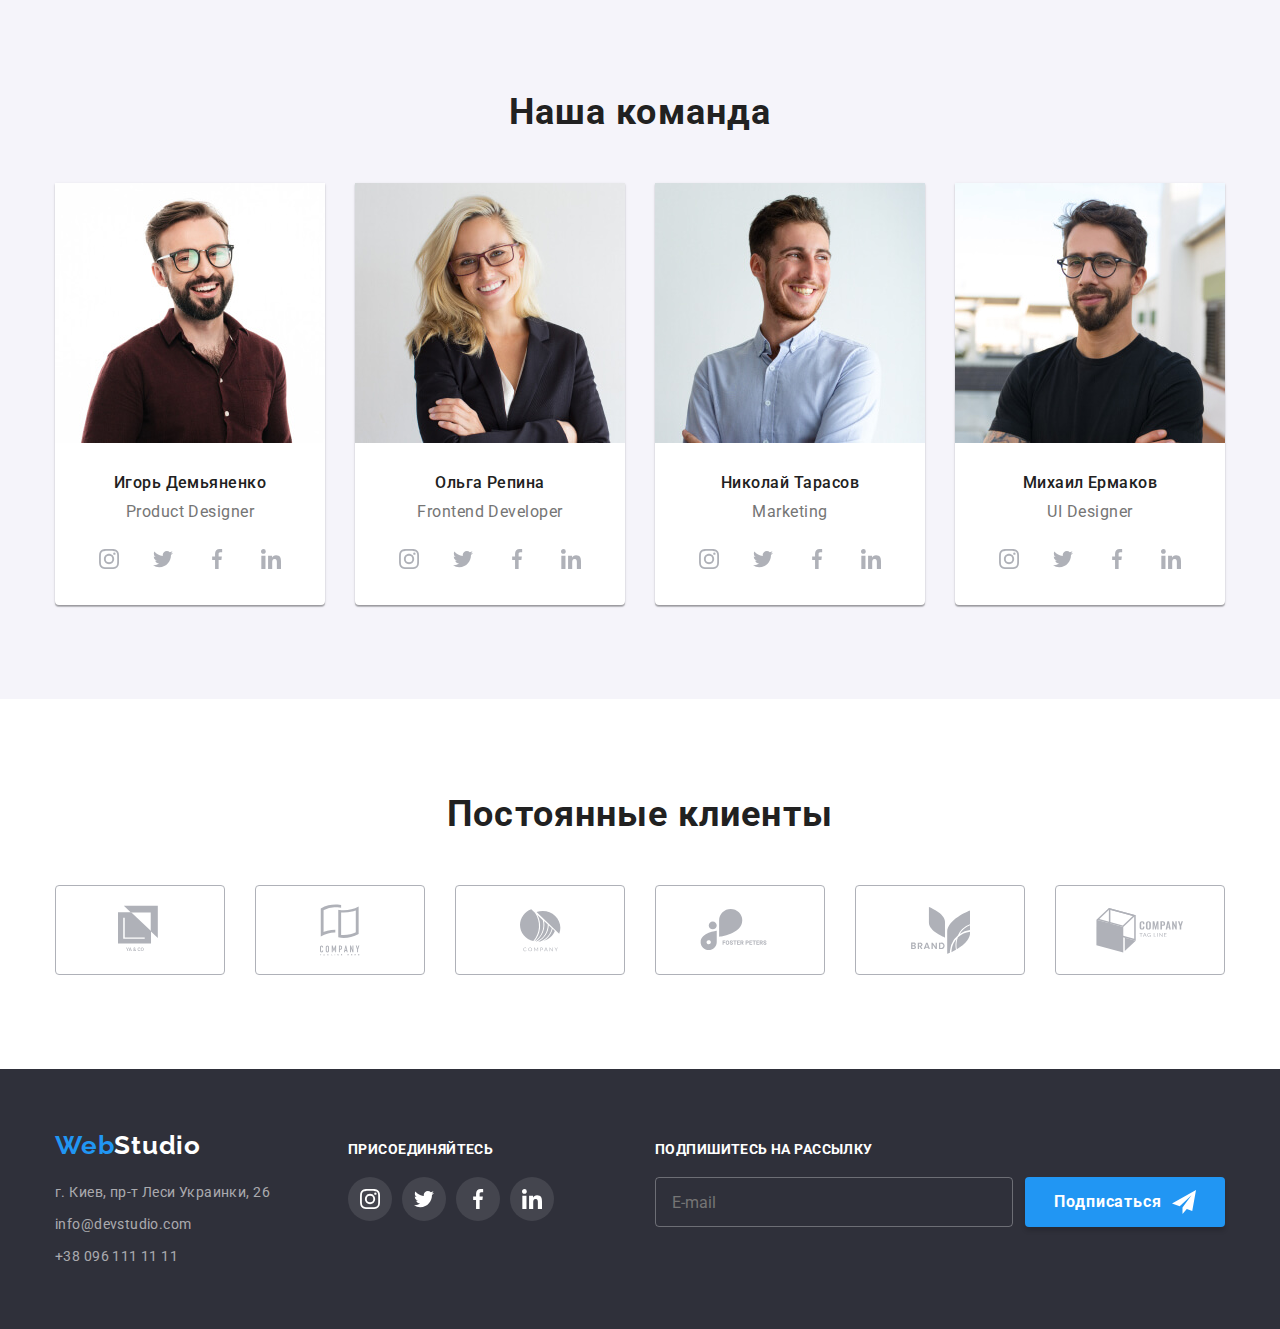
==== commit 2e114694: "Адаптивность секций" ====
--- a/index.html
+++ b/index.html
@@ -18,15 +18,15 @@
   <body>
     <!-- HEADER -->
     <header class="header">
-      <div class="container container-header">
+      <div class="container header-container">
         <div class="logo-menu-wrapper">
           <a class="logo link animate__pulse" href="./index.html" lang="en"
               ><span class="logo-first-word">Web</span>Studio</a
           >
           <button class="menu-btn" type="button" aria-expanded="false" aria-controls="menu-container" data-menu-button>
             <svg class="menu-btn-svg" width="40px" height="40px" aria-label="mobile menu">
-                <use class="menu-btn-icon" href="./images/menu/menu.svg"></use>
-                <use class="menu-btn-close-icon" href="./images/menu/cross.svg"></use>
+                <use class="menu-btn-icon" href="./images/sprite.svg#menu"></use>
+                <use class="menu-btn-close-icon" href="./images/sprite.svg#cross"></use>
             </svg>
           </button>
         </div>
@@ -34,11 +34,8 @@
           <nav class="nav">
             <ul class="nav-list list">
               <li class="nav-list-item">
-                <div class="active">
-                  <a class="nav-list-link link active" href="./index.html"
-                      >Студия</a
-                  >
-                </div>
+                <a class="nav-list-link link active" href="./index.html"
+                      >Студия</a>
               </li>
               <li class="nav-list-item">
                   <a class="nav-list-link link" href="./portfolio.html"
@@ -53,15 +50,15 @@
           <address class="address-header">
             <ul class="address-header-list list">
               <li class="address-header-list-item">
-                <a class="address-link-mail link" href="mailto:info@devstudio.com"
-                  ><svg class="letter-svg" width="16" height="12">
+                <a class="address-header-link link" href="mailto:info@devstudio.com"
+                  ><svg class="letter-svg">
                     <use href="./images/sprite.svg#letter"></use>
                   </svg>
                   info@devstudio.com</a
                 >
               </li>
               <li class="address-header-list-item">
-                <a class="address-link-tel link" href="tel:+380961111111"
+                <a class="address-header-link link" href="tel:+380961111111"
                   ><svg class="phone-svg" width="10" height="16">
                     <use href="./images/sprite.svg#phone"></use>
                   </svg>
--- a/css/main.min.css
+++ b/css/main.min.css
@@ -1,2 +1,2 @@
-.visually-hidden{position:absolute !important;clip:rect(1px 1px 1px 1px);clip:rect(1px, 1px, 1px, 1px);padding:0 !important;border:0 !important;height:1px !important;width:1px !important;overflow:hidden}*,*::before,*::after{margin:0;padding:0}body{font-family:"Roboto",sans-serif;font-style:normal}.list{list-style:none}.link{text-decoration:none}img{display:block;max-width:100%;height:auto}.container{margin-left:auto;margin-right:auto;padding-left:15px;padding-right:15px}@media screen and (min-width: 480px){.container{width:480px}}@media screen and (min-width: 768px){.container{width:768px}}@media screen and (min-width: 1200px){.container{width:1200px}}@media screen and (min-width: 1200px){.footer .container{display:flex;align-items:baseline;justify-content:space-between}}.logo{font-family:"Raleway",sans-serif;font-weight:700;font-size:26px;line-height:1.192;letter-spacing:0.03em;color:#000000;margin-right:94px;animation-duration:2000ms;animation-iteration-count:infinite}.logo-footer{font-family:"Raleway",sans-serif;font-weight:700;font-size:26px;line-height:1.192;letter-spacing:0.03em;color:#fff;display:inline-block;margin-bottom:20px}.logo-first-word{color:#2196f3}.modal-btn{font-family:"Roboto",sans-serif;font-weight:700;font-size:16px;line-height:1.875;text-align:center;letter-spacing:0.06em;color:#fff;background:#2196f3;box-shadow:0px 4px 4px rgba(0,0,0,0.15);border-radius:4px;border-style:none;padding:11px 32px;cursor:pointer}.modal-btn__send{width:200px;height:50px;padding:10px 55px;margin:0 auto}.social-list{display:flex;justify-content:center;padding-bottom:24px}.social-list-link{width:44px;height:44px;border-radius:50%;display:flex;align-items:center;justify-content:center;transition:background-color 250ms cubic-bezier(0.4, 0, 0.2, 1)}.social-list-link:hover{background-color:#2196f3}.social-list-item:not(:last-child){margin-right:10px}.social-list-svg{width:20px;height:20px;fill:#afb1b8;transition:fill 250ms cubic-bezier(0.4, 0, 0.2, 1)}.social-list-link:hover .social-list-svg{fill:#fff}.backdrop{position:fixed;top:0;left:0;width:100%;height:100%;overflow-y:auto;background-color:rgba(0,0,0,0.5)}.backdrop.is-hidden{pointer-events:none;visibility:hidden;opacity:0;transition:opacity 250ms cubic-bezier(0.4, 0, 0.2, 1),visibility 0ms linear 250ms}.modal{width:528px;height:581px;transform:scale(1) perspective(400px) rotateX(0deg);transition:transform 250ms cubic-bezier(0.4, 0, 0.2, 1);background-color:#fff;box-shadow:0px 1px 3px rgba(0,0,0,0.12),0px 1px 1px rgba(0,0,0,0.14),0px 2px 1px rgba(0,0,0,0.2);border-radius:4px;padding:40px}.modal-wrapper{display:flex;justify-content:center;align-items:center;min-height:100%;padding:15px}.backdrop.is-hidden .modal{transform:scale(0.3) perspective(400px) rotateX(25deg);transition:transform 250ms cubic-bezier(0.4, 0, 0.2, 1)}.close-btn{position:absolute;top:8px;right:8px;width:30px;height:30px;display:flex;justify-content:center;align-items:center;background-color:#fff;border:1px solid rgba(0,0,0,0.1);border-radius:50%;cursor:pointer;fill:#000000;outline:none;transition:fill 250ms cubic-bezier(0.4, 0, 0.2, 1)}.close-btn:hover{fill:#2196f3}.modal-form{display:flex;flex-direction:column}.modal-form-title{font-weight:700;font-size:20px;line-height:1.15;text-align:center;letter-spacing:0.03em;color:#212121;padding-bottom:12px}.modal-form-field{margin-bottom:10px;font-weight:400;font-size:12px;line-height:1.167;letter-spacing:0.01em;color:#757575}.modal-form-field-wrapper{display:block;position:relative;margin-top:4px}.modal-form-input:focus,.modal-form-message:focus{outline:none;border:1px solid #2196f3}.modal-form-input{display:block;width:100%;height:40px;border:1px solid rgba(33,33,33,0.2);border-radius:4px;padding-left:42px;transition:border 250ms cubic-bezier(0.4, 0, 0.2, 1)}.modal-form-message{height:120px;border:1px solid rgba(33,33,33,0.2);border-radius:4px;resize:none;padding:12px 16px;margin-bottom:20px;font-weight:400;font-size:12px;line-height:1.167;transition:border 250ms cubic-bezier(0.4, 0, 0.2, 1)}.modal-form-message:placeholder-shown{font-weight:400;font-size:14px;line-height:1.143;letter-spacing:0.01em;color:rgba(117,117,117,0.5)}.modal-form-message-field{font-weight:400;font-size:12px;line-height:1.167;letter-spacing:0.01em;color:#757575;padding-bottom:4px}.modal-form-svg-icon{position:absolute;top:50%;left:12px;transform:translateY(-50%);transition:fill 250ms cubic-bezier(0.4, 0, 0.2, 1)}.modal-form-input:focus+.modal-form-svg-icon{fill:#2196f3}.modal-form-policy-label{font-weight:400;font-size:14px;line-height:1.714;letter-spacing:0.03em;color:#757575;padding-bottom:30px;margin:0 auto;display:flex;align-items:center}.modal-form-policy-label::before{content:'';margin-right:7px;display:inline-block;width:16px;height:15px;border:2px solid #212121;border-radius:2px;background-image:url(../images/modal/vector.svg);background-position:center;background-repeat:no-repeat;background-size:contain}.modal-form-policy:checked+.modal-form-policy-label::before{border:1px solid #2196f3;background-color:#2196f3}.modal-form .modal-form-policy-label a{text-decoration-line:underline;color:#2196f3}.header{position:relative;border-bottom:1px solid #ececec}@media screen and (min-width: 768px){.header.container{justify-content:left}}@media screen and (max-width: 767px){.logo-menu-wrapper{justify-content:space-between}}@media screen and (min-width: 768px){.logo-menu-wrapper{margin-right:88px}}@media screen and (min-width: 1200px){.logo-menu-wrapper{margin-right:93px}}.menu-btn{display:inline-flex;margin:0;padding:0;border:none;background-color:transparent}@media screen and (min-width: 768px){.menu-btn{display:none}}.menu-btn-close-icon{display:none}.menu-btn:hover .menu-btn-close-icon,.menu-btn:focus .menu-btn-close-icon{fill:#2196f3}.menu-btn.is-open .menu-btn-close-icon{display:block}.menu-btn:hover .menu-btn-icon,.menu-btn:focus .menu-btn-icon{fill:#2196f3}.menu-btn.is-open .menu-btn-icon{display:none}@media screen and (max-width: 767px){.nav-address-wrapper{display:none;position:absolute;top:100%;left:0;z-index:99;width:100%;padding-top:60px;padding-bottom:60px;text-align:center;background-color:#fff}.nav-address-wrapper.is-open{display:block}}@media screen and (min-width: 768px){.nav-address-wrapper{display:flex;align-items:center}}@media screen and (max-width: 767px){.nav{padding-bottom:60px}}@media screen and (min-width: 768px){.nav{margin-right:84px}}@media screen and (min-width: 1200px){.nav{margin-right:295px}}@media screen and (min-width: 768px){.nav-list{display:flex}}.nav-list-link{display:block;color:#212121;font-weight:500;font-size:18px;line-height:1.166;letter-spacing:0.02em;transition:color 250ms cubic-bezier(0.4, 0, 0.2, 1)}@media screen and (min-width: 768px){.nav-list-link{padding-top:32px;padding-bottom:32px;font-weight:500;font-size:14px;line-height:1.14}}.nav-list-link:hover,.nav-list-link:focus{color:#2196f3}@media screen and (max-width: 767px){.nav-list-item:not(:last-child){margin-bottom:40px}}@media screen and (min-width: 768px){.nav-list-item:not(:last-child){margin-right:50px}}@media screen and (min-width: 1200px){.address-header-list{display:flex}}.address-header-list-item:not(:last-child){margin-bottom:16px}@media screen and (min-width: 768px){.address-header-list-item:not(:last-child){margin-bottom:12px}}@media screen and (min-width: 1200px){.address-header-list-item:not(:last-child){margin-right:30px;margin-bottom:0}}.address-link-mail,.address-link-tel{font-weight:500;font-size:18px;line-height:1.166;letter-spacing:0.02em;color:#757575;transition:color 250ms cubic-bezier(0.4, 0, 0.2, 1);display:flex;align-items:center;justify-content:center}@media screen and (min-width: 768px){.address-link-mail,.address-link-tel{justify-content:start;font-size:12px}}@media screen and (min-width: 1200px){.address-link-mail,.address-link-tel{font-size:14px;line-height:1.142}}.address-link-mail:hover,.address-link-mail:focus,.address-link-tel:hover,.address-link-tel:focus{color:#2196f3}.letter-svg,.phone-svg{margin-right:10px;fill:currentColor}.header{position:relative;border-bottom:1px solid #ececec}@media screen and (min-width: 768px){.header.container{justify-content:left}}@media screen and (max-width: 767px){.logo-menu-wrapper{justify-content:space-between}}@media screen and (min-width: 768px){.logo-menu-wrapper{margin-right:88px}}@media screen and (min-width: 1200px){.logo-menu-wrapper{margin-right:93px}}.menu-btn{display:inline-flex;margin:0;padding:0;border:none;background-color:transparent}@media screen and (min-width: 768px){.menu-btn{display:none}}.menu-btn-close-icon{display:none}.menu-btn:hover .menu-btn-close-icon,.menu-btn:focus .menu-btn-close-icon{fill:#2196f3}.menu-btn.is-open .menu-btn-close-icon{display:block}.menu-btn:hover .menu-btn-icon,.menu-btn:focus .menu-btn-icon{fill:#2196f3}.menu-btn.is-open .menu-btn-icon{display:none}@media screen and (max-width: 767px){.nav-address-wrapper{display:none;position:absolute;top:100%;left:0;z-index:99;width:100%;padding-top:60px;padding-bottom:60px;text-align:center;background-color:#fff}.nav-address-wrapper.is-open{display:block}}@media screen and (min-width: 768px){.nav-address-wrapper{display:flex;align-items:center}}@media screen and (max-width: 767px){.nav{padding-bottom:60px}}@media screen and (min-width: 768px){.nav{margin-right:84px}}@media screen and (min-width: 1200px){.nav{margin-right:295px}}@media screen and (min-width: 768px){.nav-list{display:flex}}.nav-list-link{display:block;color:#212121;font-weight:500;font-size:18px;line-height:1.166;letter-spacing:0.02em;transition:color 250ms cubic-bezier(0.4, 0, 0.2, 1)}@media screen and (min-width: 768px){.nav-list-link{padding-top:32px;padding-bottom:32px;font-weight:500;font-size:14px;line-height:1.14}}.nav-list-link:hover,.nav-list-link:focus{color:#2196f3}@media screen and (max-width: 767px){.nav-list-item:not(:last-child){margin-bottom:40px}}@media screen and (min-width: 768px){.nav-list-item:not(:last-child){margin-right:50px}}@media screen and (min-width: 1200px){.address-header-list{display:flex}}.address-header-list-item:not(:last-child){margin-bottom:16px}@media screen and (min-width: 768px){.address-header-list-item:not(:last-child){margin-bottom:12px}}@media screen and (min-width: 1200px){.address-header-list-item:not(:last-child){margin-right:30px;margin-bottom:0}}.address-link-mail,.address-link-tel{font-weight:500;font-size:18px;line-height:1.166;letter-spacing:0.02em;color:#757575;transition:color 250ms cubic-bezier(0.4, 0, 0.2, 1);display:flex;align-items:center;justify-content:center}@media screen and (min-width: 768px){.address-link-mail,.address-link-tel{justify-content:start;font-size:12px}}@media screen and (min-width: 1200px){.address-link-mail,.address-link-tel{font-size:14px;line-height:1.142}}.address-link-mail:hover,.address-link-mail:focus,.address-link-tel:hover,.address-link-tel:focus{color:#2196f3}.letter-svg,.phone-svg{margin-right:10px;fill:currentColor}.hero{max-width:100%;height:400px;margin:0 auto;padding:120px 0px;text-align:center;background-color:#2f303a;background-repeat:no-repeat;background-position:center;background-image:linear-gradient(rgba(47,48,58,0.4), rgba(47,48,58,0.4)),url(../images/hero/bg-mobile.png)}@media screen and (min-width: 480px){.hero{max-width:480px;background-size:480px 400px;background-image:linear-gradient(rgba(47,48,58,0.4), rgba(47,48,58,0.4)),url(../images/hero/bg-mobile.png)}}@media screen and (min-width: 480px) and (min-device-pixel-ratio: 2), screen and (min-width: 480px) and (min-resolution: 192dpi), screen and (min-width: 480px) and (min-resolution: 2dppx){.hero{background-image:linear-gradient(rgba(47,48,58,0.4), rgba(47,48,58,0.4)),url(../images/hero/bg-mobile@2x.png)}}@media screen and (min-width: 768px){.hero{max-width:768px;background-size:768px 400px;background-image:linear-gradient(rgba(47,48,58,0.4), rgba(47,48,58,0.4)),url(../images/hero/bg-tablet.png)}}@media screen and (min-width: 768px) and (min-device-pixel-ratio: 2), screen and (min-width: 768px) and (min-resolution: 192dpi), screen and (min-width: 768px) and (min-resolution: 2dppx){.hero{background-image:linear-gradient(rgba(47,48,58,0.4), rgba(47,48,58,0.4)),url(../images/hero/bg-tablet@2x.png)}}@media screen and (min-width: 1200px){.hero{max-width:1600px;height:600px;padding:200px 0px;background-size:1600px 600px;background-image:linear-gradient(rgba(47,48,58,0.4), rgba(47,48,58,0.4)),url(../images/hero/bg-desktop.png)}}@media screen and (min-width: 1200px) and (min-device-pixel-ratio: 2), screen and (min-width: 1200px) and (min-resolution: 192dpi), screen and (min-width: 1200px) and (min-resolution: 2dppx){.hero{background-image:linear-gradient(rgba(47,48,58,0.4), rgba(47,48,58,0.4)),url(../images/hero/bg-desktop@2x.png)}}.hero-title{margin-right:auto;margin-left:auto;margin-bottom:30px;font-weight:900;font-size:26px;line-height:1.615;text-align:center;letter-spacing:0.06em;text-transform:uppercase;color:#fff}@media screen and (min-width: 480px){.hero-title{width:368px}}@media screen and (min-width: 1200px){.hero-title{width:696px;font-size:44px;line-height:1.363}}.advantage{padding-top:60px;padding-bottom:30px}@media screen and (min-width: 1200px){.advantage{padding-top:94px;padding-bottom:0px}}@media screen and (min-width: 768px){.advantage-list{display:flex;flex-wrap:wrap}}@media screen and (min-width: 480px){.advantage-list-item{width:450px}}@media screen and (min-width: 768px){.advantage-list-item{width:354px}}@media screen and (min-width: 1200px){.advantage-list-item{width:270px}}@media screen and (min-width: 768px){.advantage-list-item:nth-child(odd){margin-right:30px}}.advantage-list-item:not(:last-child){margin-bottom:30px}@media screen and (min-width: 1200px){.advantage-list-item:not(:last-child){margin-right:30px;margin-bottom:0}}.advantage-title{font-weight:700;font-size:14px;line-height:1.142;letter-spacing:0.03em;text-transform:uppercase;color:#212121;margin-bottom:10px}@media screen and (max-width: 767px){.advantage-title{text-align:center}}.advantage-description{font-weight:400;font-size:14px;line-height:1.72;letter-spacing:0.03em;color:#757575}.advantage .advantage-list-item::before{content:'';display:block;height:120px;margin-bottom:30px;background-color:#f5f4fa;border-radius:4px;background-repeat:no-repeat;background-position:center}.advantage .advantage-list-item:nth-child(1)::before{background-image:url(../images/advantage/antenna.svg)}.advantage .advantage-list-item:nth-child(2)::before{background-image:url(../images/advantage/clock.svg)}.advantage .advantage-list-item:nth-child(3)::before{background-image:url(../images/advantage/pc.svg)}.advantage .advantage-list-item:nth-child(4)::before{background-image:url(../images/advantage/astronaut.svg)}.about{padding-top:94px;padding-bottom:94px}@media screen and (max-width: 1199px){.about{display:none}}.about-title{font-weight:700;font-size:36px;line-height:1.167;text-align:center;letter-spacing:0.03em;color:#212121;margin-bottom:50px}.about-text-overlay{position:absolute;bottom:0px;height:70px;width:100%;display:flex;justify-content:center;align-items:center;background-color:rgba(47,48,58,0.8)}.about-text{font-weight:700;font-size:14px;line-height:1.142;text-align:center;letter-spacing:0.03em;text-transform:uppercase;color:#fff}.about .about-list{display:flex}.about-list-item{position:relative}.about-list-item:not(:last-child){margin-right:30px}.team{padding-top:60px;padding-bottom:60px;background-color:#f5f4fa}@media screen and (min-width: 1200px){.team{padding-top:94px;padding-bottom:94px}}.team-list{display:flex;flex-direction:column;margin:-15px}@media screen and (min-width: 768px){.team-list{flex-direction:row;flex-wrap:wrap}}.team-list-item{background:#fff;box-shadow:0px 1px 3px rgba(0,0,0,0.12),0px 1px 1px rgba(0,0,0,0.14),0px 2px 1px rgba(0,0,0,0.2);border-radius:0px 0px 4px 4px;margin:15px}@media screen and (min-width: 480px){.team-list-item{width:450px}}@media screen and (min-width: 768px){.team-list-item{width:354px}}@media screen and (min-width: 1200px){.team-list-item{width:270px}}.team-title{font-weight:700;font-size:36px;line-height:1.167;text-align:center;letter-spacing:0.03em;color:#212121;margin-bottom:30px}@media screen and (min-width: 1200px){.team-title{margin-bottom:50px}}.team-list-name{font-weight:500;font-size:16px;line-height:1.187;text-align:center;letter-spacing:0.03em;color:#212121;padding-top:30px;padding-bottom:10px}.team-list-position{font-weight:400;font-size:16px;line-height:1.187;text-align:center;letter-spacing:0.03em;color:#757575;padding-bottom:16px}.clients{padding:60px 0px}@media screen and (min-width: 1200px){.clients{padding:94px 0px}}.clients-title{font-weight:700;font-size:28px;line-height:1.178;text-align:center;letter-spacing:0.03em;color:#212121;margin-bottom:30px}@media screen and (min-width: 1200px){.clients-title{font-size:36px;line-height:1.167;margin-bottom:50px}}.clients-list{display:flex;flex-wrap:wrap;margin:-15px}.clients-list-item{margin:15px;width:calc((100% - 2 * 30px) / 2)}@media screen and (min-width: 768px){.clients-list-item{width:calc((100% - 3 * 30px) / 3)}}@media screen and (min-width: 1200px){.clients-list-item{width:170px}}.clients-link{display:flex;justify-content:center;align-items:center;width:100%;height:90px;border:1px solid #afb1b8;border-radius:4px;color:#afb1b8;transition:border 250ms cubic-bezier(0.4, 0, 0.2, 1),color 250ms cubic-bezier(0.4, 0, 0.2, 1)}.clients-link:hover{border:1px solid #2196f3;color:#2196f3}.clients-logo-svg{fill:currentColor}.footer{background-color:#2f303a;padding-top:60px;padding-bottom:60px}@media screen and (max-width: 1199px){.footer{text-align:center}}@media screen and (min-width: 768px) and (max-width: 1199px){.footer-address-social-wrap{display:flex;justify-content:center;margin-bottom:60px}}@media screen and (min-width: 1200px){.footer-address-social-wrap{display:flex;align-items:baseline}}@media screen and (max-width: 767px){.footer-social-side{margin-bottom:60px}}@media screen and (min-width: 1200px){.footer-social-side{margin-right:93px}}.footer-social-side-title{font-weight:700;font-size:14px;line-height:1.142;letter-spacing:0.03em;text-transform:uppercase;color:#fff;padding-bottom:20px;padding-top:12px}.address-list-item:not(:last-child){margin-bottom:8px}.footer-social-side .social-list{padding-bottom:0px}.footer-social-side .social-list-svg{fill:#fff}.footer-social-side .social-list-link:hover{background:#2196f3}.social-list-link{background:rgba(255,255,255,0.1);padding-bottom:0}@media screen and (max-width: 767px){.address-container{margin-bottom:60px}}@media screen and (min-width: 768px){.address-container{margin-right:165px}}@media screen and (min-width: 1200px){.address-container{margin-right:78px;text-align:left}}.address-link-maps-foot,.address-link-mail-foot,.address-link-tel-foot{font-style:normal;font-weight:400;font-size:14px;line-height:1.714;letter-spacing:0.03em;color:rgba(255,255,255,0.6)}.form-subscribe-title{font-weight:700;font-size:14px;line-height:1.142;letter-spacing:0.03em;text-transform:uppercase;color:#fff;padding-bottom:20px}@media screen and (min-width: 1200px){.form-subscribe-wrapper{display:flex}}.form-subscribe-input{padding:15px 16px;width:80%;height:50px;margin-bottom:20px;border:1px solid rgba(255,255,255,0.3);border-radius:4px;background-color:transparent;color:#fff;outline:none}@media screen and (min-width: 480px){.form-subscribe-input{width:450px}}@media screen and (min-width: 1200px){.form-subscribe-input{width:358px;margin-right:12px;margin-bottom:0px}}.form-subscribe-input ::placeholder{font-weight:400;font-size:16px;line-height:1.25;letter-spacing:0.03em;color:rgba(255,255,255,0.6)}.form-subscribe-input :focus{outline:none}.form-subscribe-btn{display:flex;justify-content:center;align-items:center;width:200px;height:50px;padding:10px 28px;font-weight:bold;font-size:16px;line-height:1.87;letter-spacing:0.06em;color:#fff;background-color:#2196f3;box-shadow:0px 4px 4px rgba(0,0,0,0.15);border-radius:4px;border-style:none}@media screen and (max-width: 1200px){.form-subscribe-btn{margin-left:auto;margin-right:auto}}.form-subscribe-btn svg{margin-left:10px;fill:#fff}
+.visually-hidden{position:absolute !important;clip:rect(1px 1px 1px 1px);clip:rect(1px, 1px, 1px, 1px);padding:0 !important;border:0 !important;height:1px !important;width:1px !important;overflow:hidden}*,*::before,*::after{margin:0;padding:0}body{font-family:"Roboto",sans-serif;font-style:normal}.list{list-style:none}.link{text-decoration:none}img{display:block}.container{margin-left:auto;margin-right:auto;padding-left:15px;padding-right:15px}@media screen and (min-width: 480px){.container{width:480px}}@media screen and (min-width: 768px){.container{width:768px}}@media screen and (min-width: 1200px){.container{width:1200px}}@media screen and (min-width: 1200px){.footer .container{display:flex;align-items:baseline;justify-content:space-between}}.logo{font-family:"Raleway",sans-serif;font-weight:700;font-size:24px;line-height:1.166;letter-spacing:0.03em;color:#000000;animation-duration:2000ms;animation-iteration-count:infinite;padding-top:16px;padding-bottom:16px}@media screen and (max-width: 767px){.logo{margin-right:280px}}.logo-footer{font-family:"Raleway",sans-serif;font-weight:700;font-size:26px;line-height:1.192;letter-spacing:0.03em;color:#fff;display:inline-block;margin-bottom:20px}.logo-first-word{color:#2196f3}.modal-btn{font-family:"Roboto",sans-serif;font-weight:700;font-size:16px;line-height:1.875;text-align:center;letter-spacing:0.06em;color:#fff;background:#2196f3;box-shadow:0px 4px 4px rgba(0,0,0,0.15);border-radius:4px;border-style:none;padding:11px 32px;cursor:pointer}.modal-btn__send{width:200px;height:50px;padding:10px 55px;margin:0 auto}.social-list{display:flex;justify-content:center;padding-bottom:24px}.social-list-link{width:44px;height:44px;border-radius:50%;display:flex;align-items:center;justify-content:center;transition:background-color 250ms cubic-bezier(0.4, 0, 0.2, 1)}.social-list-link:hover{background-color:#2196f3}.social-list-item:not(:last-child){margin-right:10px}.social-list-svg{width:20px;height:20px;fill:#afb1b8;transition:fill 250ms cubic-bezier(0.4, 0, 0.2, 1)}.social-list-link:hover .social-list-svg{fill:#fff}.backdrop{position:fixed;top:0;left:0;width:100%;height:100%;overflow-y:auto;background-color:rgba(0,0,0,0.5)}.backdrop.is-hidden{pointer-events:none;visibility:hidden;opacity:0;transition:opacity 250ms cubic-bezier(0.4, 0, 0.2, 1),visibility 0ms linear 250ms}.modal{width:528px;height:581px;transform:scale(1) perspective(400px) rotateX(0deg);transition:transform 250ms cubic-bezier(0.4, 0, 0.2, 1);background-color:#fff;box-shadow:0px 1px 3px rgba(0,0,0,0.12),0px 1px 1px rgba(0,0,0,0.14),0px 2px 1px rgba(0,0,0,0.2);border-radius:4px;padding:40px}.modal-wrapper{display:flex;justify-content:center;align-items:center;min-height:100%;padding:15px}.backdrop.is-hidden .modal{transform:scale(0.3) perspective(400px) rotateX(25deg);transition:transform 250ms cubic-bezier(0.4, 0, 0.2, 1)}.close-btn{position:absolute;top:8px;right:8px;width:30px;height:30px;display:flex;justify-content:center;align-items:center;background-color:#fff;border:1px solid rgba(0,0,0,0.1);border-radius:50%;cursor:pointer;fill:#000000;outline:none;transition:fill 250ms cubic-bezier(0.4, 0, 0.2, 1)}.close-btn:hover{fill:#2196f3}.modal-form{display:flex;flex-direction:column}.modal-form-title{font-weight:700;font-size:20px;line-height:1.15;text-align:center;letter-spacing:0.03em;color:#212121;padding-bottom:12px}.modal-form-field{margin-bottom:10px;font-weight:400;font-size:12px;line-height:1.167;letter-spacing:0.01em;color:#757575}.modal-form-field-wrapper{display:block;position:relative;margin-top:4px}.modal-form-input:focus,.modal-form-message:focus{outline:none;border:1px solid #2196f3}.modal-form-input{display:block;width:100%;height:40px;border:1px solid rgba(33,33,33,0.2);border-radius:4px;padding-left:42px;transition:border 250ms cubic-bezier(0.4, 0, 0.2, 1)}.modal-form-message{height:120px;border:1px solid rgba(33,33,33,0.2);border-radius:4px;resize:none;padding:12px 16px;margin-bottom:20px;font-weight:400;font-size:12px;line-height:1.167;transition:border 250ms cubic-bezier(0.4, 0, 0.2, 1)}.modal-form-message:placeholder-shown{font-weight:400;font-size:14px;line-height:1.143;letter-spacing:0.01em;color:rgba(117,117,117,0.5)}.modal-form-message-field{font-weight:400;font-size:12px;line-height:1.167;letter-spacing:0.01em;color:#757575;padding-bottom:4px}.modal-form-svg-icon{position:absolute;top:50%;left:12px;transform:translateY(-50%);transition:fill 250ms cubic-bezier(0.4, 0, 0.2, 1)}.modal-form-input:focus+.modal-form-svg-icon{fill:#2196f3}.modal-form-policy-label{font-weight:400;font-size:14px;line-height:1.714;letter-spacing:0.03em;color:#757575;padding-bottom:30px;margin:0 auto;display:flex;align-items:center}.modal-form-policy-label::before{content:'';margin-right:7px;display:inline-block;width:16px;height:15px;border:2px solid #212121;border-radius:2px;background-image:url(../images/modal/vector.svg);background-position:center;background-repeat:no-repeat;background-size:contain}.modal-form-policy:checked+.modal-form-policy-label::before{border:1px solid #2196f3;background-color:#2196f3}.modal-form .modal-form-policy-label a{text-decoration-line:underline;color:#2196f3}.header{border-bottom:1px solid #ececec}.header-container{display:flex;align-items:center;position:relative}@media screen and (min-width: 768px){.header-container{display:flex;align-items:center;justify-content:left}}@media screen and (max-width: 767px){.logo-menu-wrapper{display:flex;align-items:center;justify-content:space-between}}@media screen and (min-width: 768px){.logo-menu-wrapper{margin-right:88px}}@media screen and (min-width: 1200px){.logo-menu-wrapper{margin-right:93px}}.menu-btn{display:inline-block;margin:0;padding:0;border:none;background-color:transparent;outline:none}@media screen and (min-width: 768px){.menu-btn{display:none}}.menu-btn-close-icon{display:none}.menu-btn:hover .menu-btn-close-icon,.menu-btn:focus .menu-btn-close-icon{fill:#2196f3}.menu-btn.is-open .menu-btn-close-icon{display:block}.menu-btn:hover .menu-btn-icon,.menu-btn:focus .menu-btn-icon{fill:#2196f3}.menu-btn.is-open .menu-btn-icon{display:none}@media screen and (max-width: 767px){.nav-address-wrapper{display:none;position:absolute;top:100%;left:0;z-index:99;width:100%;padding-top:60px;padding-bottom:60px;text-align:center;background-color:#fff}.nav-address-wrapper.is-open{display:block}}@media screen and (min-width: 768px){.nav-address-wrapper{display:flex;align-items:center}}@media screen and (max-width: 767px){.nav{padding-bottom:60px}}@media screen and (min-width: 768px){.nav{margin-right:84px}}@media screen and (min-width: 1200px){.nav{margin-right:305px}}@media screen and (min-width: 768px){.nav-list{display:flex}}.nav-list-link{display:block;color:#212121;font-weight:500;font-size:18px;line-height:1.166;letter-spacing:0.02em;transition:color 250ms cubic-bezier(0.4, 0, 0.2, 1)}@media screen and (min-width: 768px){.nav-list-link{padding-top:32px;padding-bottom:32px;font-weight:500;font-size:14px;line-height:1.14}}.nav-list-link:hover,.nav-list-link:focus{color:#2196f3}@media screen and (max-width: 767px){.nav-list-item:not(:last-child){margin-bottom:40px}}@media screen and (min-width: 768px){.nav-list-item:not(:last-child){margin-right:50px}}@media screen and (min-width: 768px){.address-header-list{display:flex;flex-wrap:wrap}}.address-header-list-item:not(:last-child){margin-bottom:16px}@media screen and (min-width: 768px){.address-header-list-item:not(:last-child){margin-bottom:12px}}@media screen and (min-width: 1200px){.address-header-list-item:not(:last-child){margin-right:30px;margin-bottom:0}}.address-header-link{font-style:normal;font-weight:500;font-size:18px;line-height:1.166;letter-spacing:0.02em;color:#757575;transition:color 250ms cubic-bezier(0.4, 0, 0.2, 1);display:flex;align-items:center;justify-content:center}@media screen and (min-width: 768px){.address-header-link{display:flex;align-items:center;font-size:12px}}@media screen and (min-width: 1200px){.address-header-link{font-size:14px;line-height:1.142}}.address-header-link:hover,.address-header-link:focus{color:#2196f3}.letter-svg{margin-right:10px;fill:currentColor;width:16px;height:12px}@media screen and (min-width: 768px) and (max-width: 1199px){.letter-svg{margin-right:8px;width:14px;height:10px}}.phone-svg{margin-right:10px;fill:currentColor}@media screen and (min-width: 768px) and (max-width: 1199px){.phone-svg{margin-right:8px}}.active{position:relative;color:#2196f3}@media screen and (max-width: 767px){.active{padding-bottom:12px}}.active::after{position:absolute;content:'';left:50%;bottom:0;display:inline-block;width:61px;height:4px;background-color:#2196f3;border-radius:2px}@media screen and (max-width: 767px){.active::after{transform:translateX(-50%)}}@media screen and (min-width: 768px){.active::after{width:100%;left:0;bottom:-1px}}@media screen and (max-width: 767px){.active_port.active::after{width:99px}}.header{border-bottom:1px solid #ececec}.header-container{display:flex;align-items:center;position:relative}@media screen and (min-width: 768px){.header-container{display:flex;align-items:center;justify-content:left}}@media screen and (max-width: 767px){.logo-menu-wrapper{display:flex;align-items:center;justify-content:space-between}}@media screen and (min-width: 768px){.logo-menu-wrapper{margin-right:88px}}@media screen and (min-width: 1200px){.logo-menu-wrapper{margin-right:93px}}.menu-btn{display:inline-block;margin:0;padding:0;border:none;background-color:transparent;outline:none}@media screen and (min-width: 768px){.menu-btn{display:none}}.menu-btn-close-icon{display:none}.menu-btn:hover .menu-btn-close-icon,.menu-btn:focus .menu-btn-close-icon{fill:#2196f3}.menu-btn.is-open .menu-btn-close-icon{display:block}.menu-btn:hover .menu-btn-icon,.menu-btn:focus .menu-btn-icon{fill:#2196f3}.menu-btn.is-open .menu-btn-icon{display:none}@media screen and (max-width: 767px){.nav-address-wrapper{display:none;position:absolute;top:100%;left:0;z-index:99;width:100%;padding-top:60px;padding-bottom:60px;text-align:center;background-color:#fff}.nav-address-wrapper.is-open{display:block}}@media screen and (min-width: 768px){.nav-address-wrapper{display:flex;align-items:center}}@media screen and (max-width: 767px){.nav{padding-bottom:60px}}@media screen and (min-width: 768px){.nav{margin-right:84px}}@media screen and (min-width: 1200px){.nav{margin-right:305px}}@media screen and (min-width: 768px){.nav-list{display:flex}}.nav-list-link{display:block;color:#212121;font-weight:500;font-size:18px;line-height:1.166;letter-spacing:0.02em;transition:color 250ms cubic-bezier(0.4, 0, 0.2, 1)}@media screen and (min-width: 768px){.nav-list-link{padding-top:32px;padding-bottom:32px;font-weight:500;font-size:14px;line-height:1.14}}.nav-list-link:hover,.nav-list-link:focus{color:#2196f3}@media screen and (max-width: 767px){.nav-list-item:not(:last-child){margin-bottom:40px}}@media screen and (min-width: 768px){.nav-list-item:not(:last-child){margin-right:50px}}@media screen and (min-width: 768px){.address-header-list{display:flex;flex-wrap:wrap}}.address-header-list-item:not(:last-child){margin-bottom:16px}@media screen and (min-width: 768px){.address-header-list-item:not(:last-child){margin-bottom:12px}}@media screen and (min-width: 1200px){.address-header-list-item:not(:last-child){margin-right:30px;margin-bottom:0}}.address-header-link{font-style:normal;font-weight:500;font-size:18px;line-height:1.166;letter-spacing:0.02em;color:#757575;transition:color 250ms cubic-bezier(0.4, 0, 0.2, 1);display:flex;align-items:center;justify-content:center}@media screen and (min-width: 768px){.address-header-link{display:flex;align-items:center;font-size:12px}}@media screen and (min-width: 1200px){.address-header-link{font-size:14px;line-height:1.142}}.address-header-link:hover,.address-header-link:focus{color:#2196f3}.letter-svg{margin-right:10px;fill:currentColor;width:16px;height:12px}@media screen and (min-width: 768px) and (max-width: 1199px){.letter-svg{margin-right:8px;width:14px;height:10px}}.phone-svg{margin-right:10px;fill:currentColor}@media screen and (min-width: 768px) and (max-width: 1199px){.phone-svg{margin-right:8px}}.active{position:relative;color:#2196f3}@media screen and (max-width: 767px){.active{padding-bottom:12px}}.active::after{position:absolute;content:'';left:50%;bottom:0;display:inline-block;width:61px;height:4px;background-color:#2196f3;border-radius:2px}@media screen and (max-width: 767px){.active::after{transform:translateX(-50%)}}@media screen and (min-width: 768px){.active::after{width:100%;left:0;bottom:-1px}}@media screen and (max-width: 767px){.active_port.active::after{width:99px}}.hero{max-width:100%;height:400px;margin:0 auto;padding:120px 0px;text-align:center;background-color:#2f303a;background-repeat:no-repeat;background-position:center;background-image:linear-gradient(rgba(47,48,58,0.4), rgba(47,48,58,0.4)),url(../images/hero/bg-mobile.png)}@media screen and (min-width: 480px){.hero{max-width:480px;background-size:480px 400px;background-image:linear-gradient(rgba(47,48,58,0.4), rgba(47,48,58,0.4)),url(../images/hero/bg-mobile.png)}}@media screen and (min-width: 480px) and (min-device-pixel-ratio: 2), screen and (min-width: 480px) and (min-resolution: 192dpi), screen and (min-width: 480px) and (min-resolution: 2dppx){.hero{background-image:linear-gradient(rgba(47,48,58,0.4), rgba(47,48,58,0.4)),url(../images/hero/bg-mobile@2x.png)}}@media screen and (min-width: 768px){.hero{max-width:768px;background-size:768px 400px;background-image:linear-gradient(rgba(47,48,58,0.4), rgba(47,48,58,0.4)),url(../images/hero/bg-tablet.png)}}@media screen and (min-width: 768px) and (min-device-pixel-ratio: 2), screen and (min-width: 768px) and (min-resolution: 192dpi), screen and (min-width: 768px) and (min-resolution: 2dppx){.hero{background-image:linear-gradient(rgba(47,48,58,0.4), rgba(47,48,58,0.4)),url(../images/hero/bg-tablet@2x.png)}}@media screen and (min-width: 1200px){.hero{max-width:1600px;height:600px;padding:200px 0px;background-size:1600px 600px;background-image:linear-gradient(rgba(47,48,58,0.4), rgba(47,48,58,0.4)),url(../images/hero/bg-desktop.png)}}@media screen and (min-width: 1200px) and (min-device-pixel-ratio: 2), screen and (min-width: 1200px) and (min-resolution: 192dpi), screen and (min-width: 1200px) and (min-resolution: 2dppx){.hero{background-image:linear-gradient(rgba(47,48,58,0.4), rgba(47,48,58,0.4)),url(../images/hero/bg-desktop@2x.png)}}.hero-title{margin-right:auto;margin-left:auto;margin-bottom:30px;font-weight:900;font-size:26px;line-height:1.615;text-align:center;letter-spacing:0.06em;text-transform:uppercase;color:#fff}@media screen and (min-width: 480px){.hero-title{width:368px}}@media screen and (min-width: 1200px){.hero-title{width:696px;font-size:44px;line-height:1.363}}.advantage{padding-top:60px;padding-bottom:30px}@media screen and (min-width: 1200px){.advantage{padding-top:94px;padding-bottom:0px}}@media screen and (min-width: 768px){.advantage-list{display:flex;flex-wrap:wrap}}@media screen and (min-width: 480px){.advantage-list-item{width:450px}}@media screen and (min-width: 768px){.advantage-list-item{width:354px}}@media screen and (min-width: 1200px){.advantage-list-item{width:270px}}@media screen and (min-width: 768px){.advantage-list-item:nth-child(odd){margin-right:30px}}.advantage-list-item:not(:last-child){margin-bottom:30px}@media screen and (min-width: 1200px){.advantage-list-item:not(:last-child){margin-right:30px;margin-bottom:0}}.advantage-title{font-weight:700;font-size:14px;line-height:1.142;letter-spacing:0.03em;text-transform:uppercase;color:#212121;margin-bottom:10px}@media screen and (max-width: 767px){.advantage-title{text-align:center}}.advantage-description{font-weight:400;font-size:14px;line-height:1.72;letter-spacing:0.03em;color:#757575}.advantage .advantage-list-item::before{content:'';display:block;height:120px;margin-bottom:30px;background-color:#f5f4fa;border-radius:4px;background-repeat:no-repeat;background-position:center}.advantage .advantage-list-item:nth-child(1)::before{background-image:url(../images/advantage/antenna.svg)}.advantage .advantage-list-item:nth-child(2)::before{background-image:url(../images/advantage/clock.svg)}.advantage .advantage-list-item:nth-child(3)::before{background-image:url(../images/advantage/pc.svg)}.advantage .advantage-list-item:nth-child(4)::before{background-image:url(../images/advantage/astronaut.svg)}.about{padding-top:94px;padding-bottom:94px}@media screen and (max-width: 1199px){.about{display:none}}.about-title{font-weight:700;font-size:36px;line-height:1.167;text-align:center;letter-spacing:0.03em;color:#212121;margin-bottom:50px}.about-text-overlay{position:absolute;bottom:0px;height:70px;width:100%;display:flex;justify-content:center;align-items:center;background-color:rgba(47,48,58,0.8)}.about-text{font-weight:700;font-size:14px;line-height:1.142;text-align:center;letter-spacing:0.03em;text-transform:uppercase;color:#fff}.about .about-list{display:flex}.about-list-item{position:relative}.about-list-item:not(:last-child){margin-right:30px}.team{padding-top:60px;padding-bottom:60px;background-color:#f5f4fa}@media screen and (min-width: 1200px){.team{padding-top:94px;padding-bottom:94px}}.team-list{display:flex;flex-direction:column;margin:-15px}@media screen and (min-width: 768px){.team-list{flex-direction:row;flex-wrap:wrap}}.team-list-item{background:#fff;box-shadow:0px 1px 3px rgba(0,0,0,0.12),0px 1px 1px rgba(0,0,0,0.14),0px 2px 1px rgba(0,0,0,0.2);border-radius:0px 0px 4px 4px;margin:15px}@media screen and (min-width: 480px){.team-list-item{width:450px}}@media screen and (min-width: 768px){.team-list-item{width:354px}}@media screen and (min-width: 1200px){.team-list-item{width:270px}}.team-title{font-weight:700;font-size:36px;line-height:1.167;text-align:center;letter-spacing:0.03em;color:#212121;margin-bottom:30px}@media screen and (min-width: 1200px){.team-title{margin-bottom:50px}}.team-list-name{font-weight:500;font-size:16px;line-height:1.187;text-align:center;letter-spacing:0.03em;color:#212121;padding-top:30px;padding-bottom:10px}.team-list-position{font-weight:400;font-size:16px;line-height:1.187;text-align:center;letter-spacing:0.03em;color:#757575;padding-bottom:16px}.clients{padding:60px 0px}@media screen and (min-width: 1200px){.clients{padding:94px 0px}}.clients-title{font-weight:700;font-size:28px;line-height:1.178;text-align:center;letter-spacing:0.03em;color:#212121;margin-bottom:30px}@media screen and (min-width: 1200px){.clients-title{font-size:36px;line-height:1.167;margin-bottom:50px}}.clients-list{display:flex;flex-wrap:wrap;margin:-15px}.clients-list-item{margin:15px;width:calc((100% - 2 * 30px) / 2)}@media screen and (min-width: 768px){.clients-list-item{width:calc((100% - 3 * 30px) / 3)}}@media screen and (min-width: 1200px){.clients-list-item{width:170px}}.clients-link{display:flex;justify-content:center;align-items:center;width:100%;height:90px;border:1px solid #afb1b8;border-radius:4px;color:#afb1b8;transition:border 250ms cubic-bezier(0.4, 0, 0.2, 1),color 250ms cubic-bezier(0.4, 0, 0.2, 1)}.clients-link:hover{border:1px solid #2196f3;color:#2196f3}.clients-logo-svg{fill:currentColor}.footer{background-color:#2f303a;padding-top:60px;padding-bottom:60px}@media screen and (max-width: 1199px){.footer{text-align:center}}@media screen and (min-width: 768px) and (max-width: 1199px){.footer-address-social-wrap{display:flex;justify-content:center;margin-bottom:60px}}@media screen and (min-width: 1200px){.footer-address-social-wrap{display:flex;align-items:baseline}}@media screen and (max-width: 767px){.footer-social-side{margin-bottom:60px}}@media screen and (min-width: 1200px){.footer-social-side{margin-right:93px}}.footer-social-side-title{font-weight:700;font-size:14px;line-height:1.142;letter-spacing:0.03em;text-transform:uppercase;color:#fff;padding-bottom:20px;padding-top:12px}.address-list-item:not(:last-child){margin-bottom:8px}.footer-social-side .social-list{padding-bottom:0px}.footer-social-side .social-list-svg{fill:#fff}.footer-social-side .social-list-link:hover{background:#2196f3}.social-list-link{background:rgba(255,255,255,0.1);padding-bottom:0}@media screen and (max-width: 767px){.address-container{margin-bottom:60px}}@media screen and (min-width: 768px){.address-container{margin-right:165px}}@media screen and (min-width: 1200px){.address-container{margin-right:78px;text-align:left}}.address-link-maps-foot,.address-link-mail-foot,.address-link-tel-foot{font-style:normal;font-weight:400;font-size:14px;line-height:1.714;letter-spacing:0.03em;color:rgba(255,255,255,0.6)}.form-subscribe-title{font-weight:700;font-size:14px;line-height:1.142;letter-spacing:0.03em;text-transform:uppercase;color:#fff;padding-bottom:20px}@media screen and (min-width: 1200px){.form-subscribe-wrapper{display:flex}}.form-subscribe-input{padding:15px 16px;width:80%;height:50px;margin-bottom:20px;border:1px solid rgba(255,255,255,0.3);border-radius:4px;background-color:transparent;color:#fff;outline:none}@media screen and (min-width: 480px){.form-subscribe-input{width:450px}}@media screen and (min-width: 1200px){.form-subscribe-input{width:358px;margin-right:12px;margin-bottom:0px}}.form-subscribe-input ::placeholder{font-weight:400;font-size:16px;line-height:1.25;letter-spacing:0.03em;color:rgba(255,255,255,0.6)}.form-subscribe-input :focus{outline:none}.form-subscribe-btn{display:flex;justify-content:center;align-items:center;width:200px;height:50px;padding:10px 28px;font-weight:bold;font-size:16px;line-height:1.87;letter-spacing:0.06em;color:#fff;background-color:#2196f3;box-shadow:0px 4px 4px rgba(0,0,0,0.15);border-radius:4px;border-style:none}@media screen and (max-width: 1200px){.form-subscribe-btn{margin-left:auto;margin-right:auto}}.form-subscribe-btn svg{margin-left:10px;fill:#fff}
 /*# sourceMappingURL=main.min.css.map */